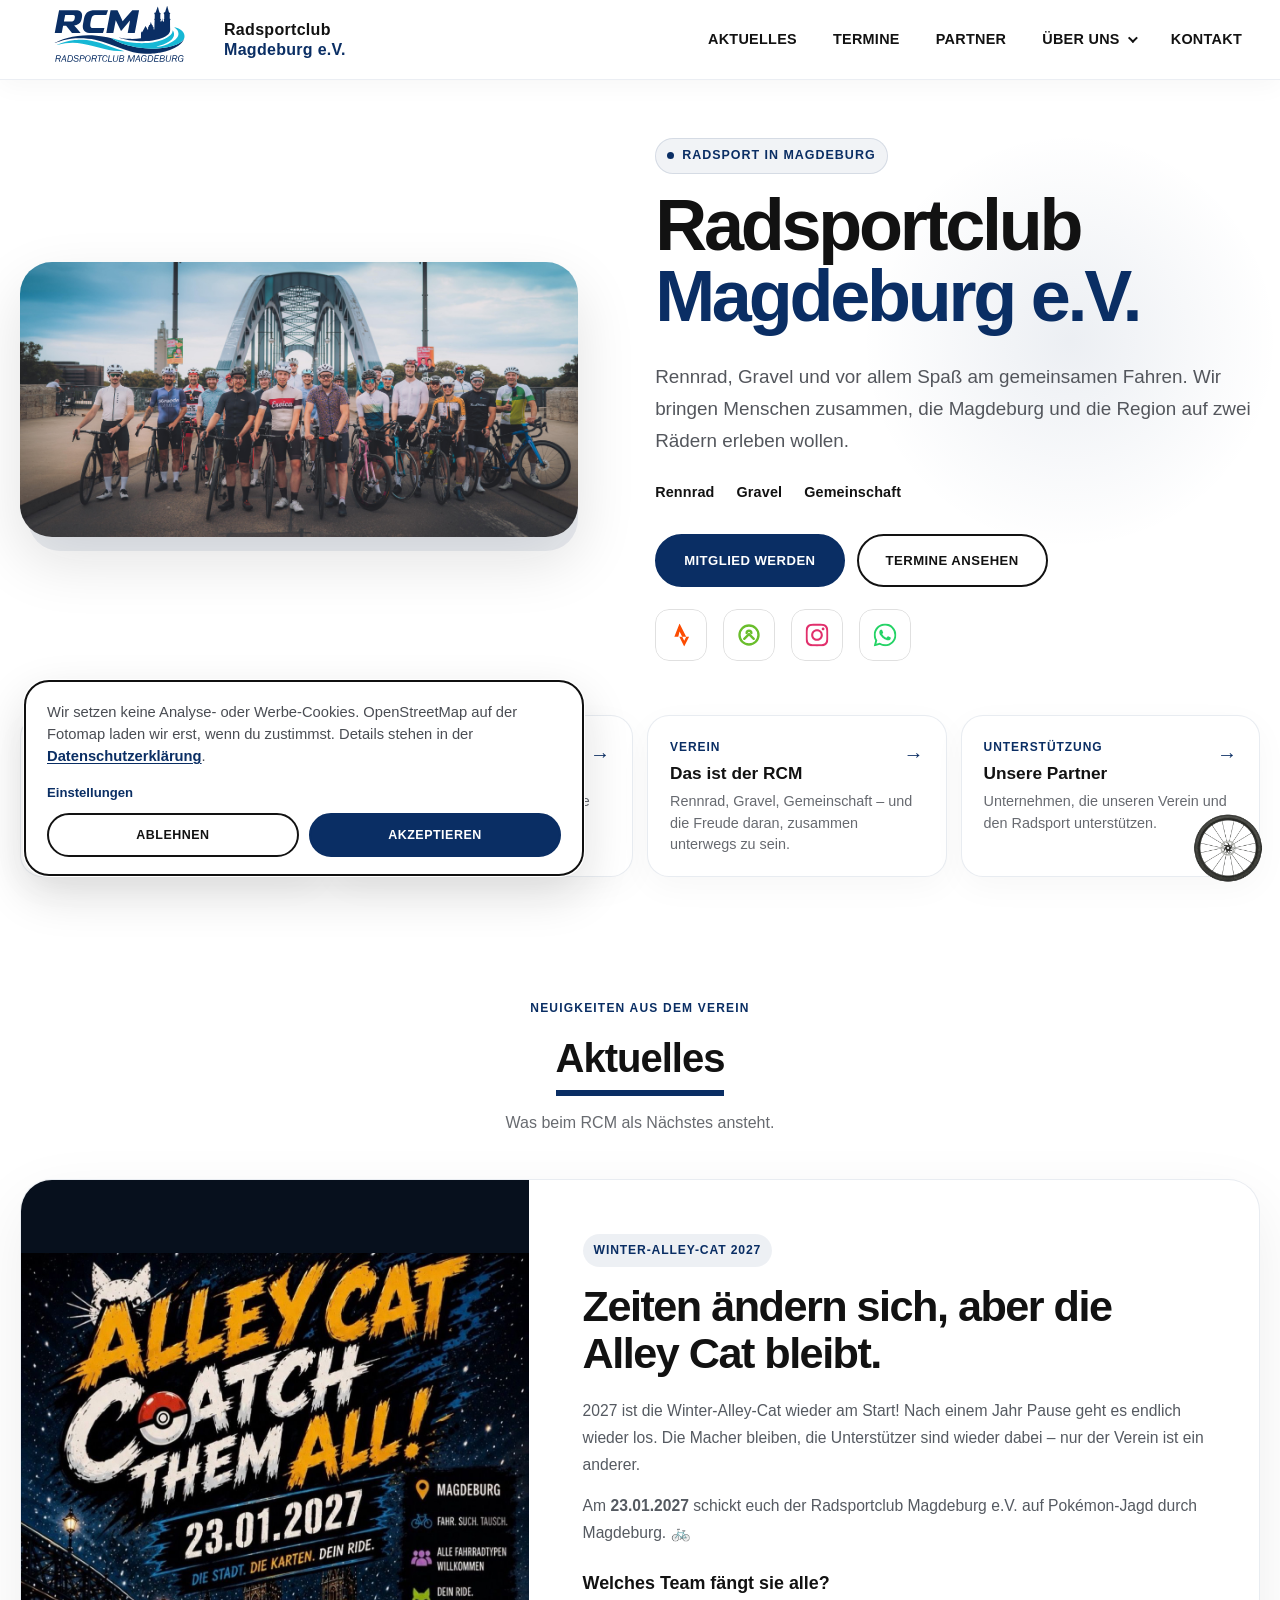
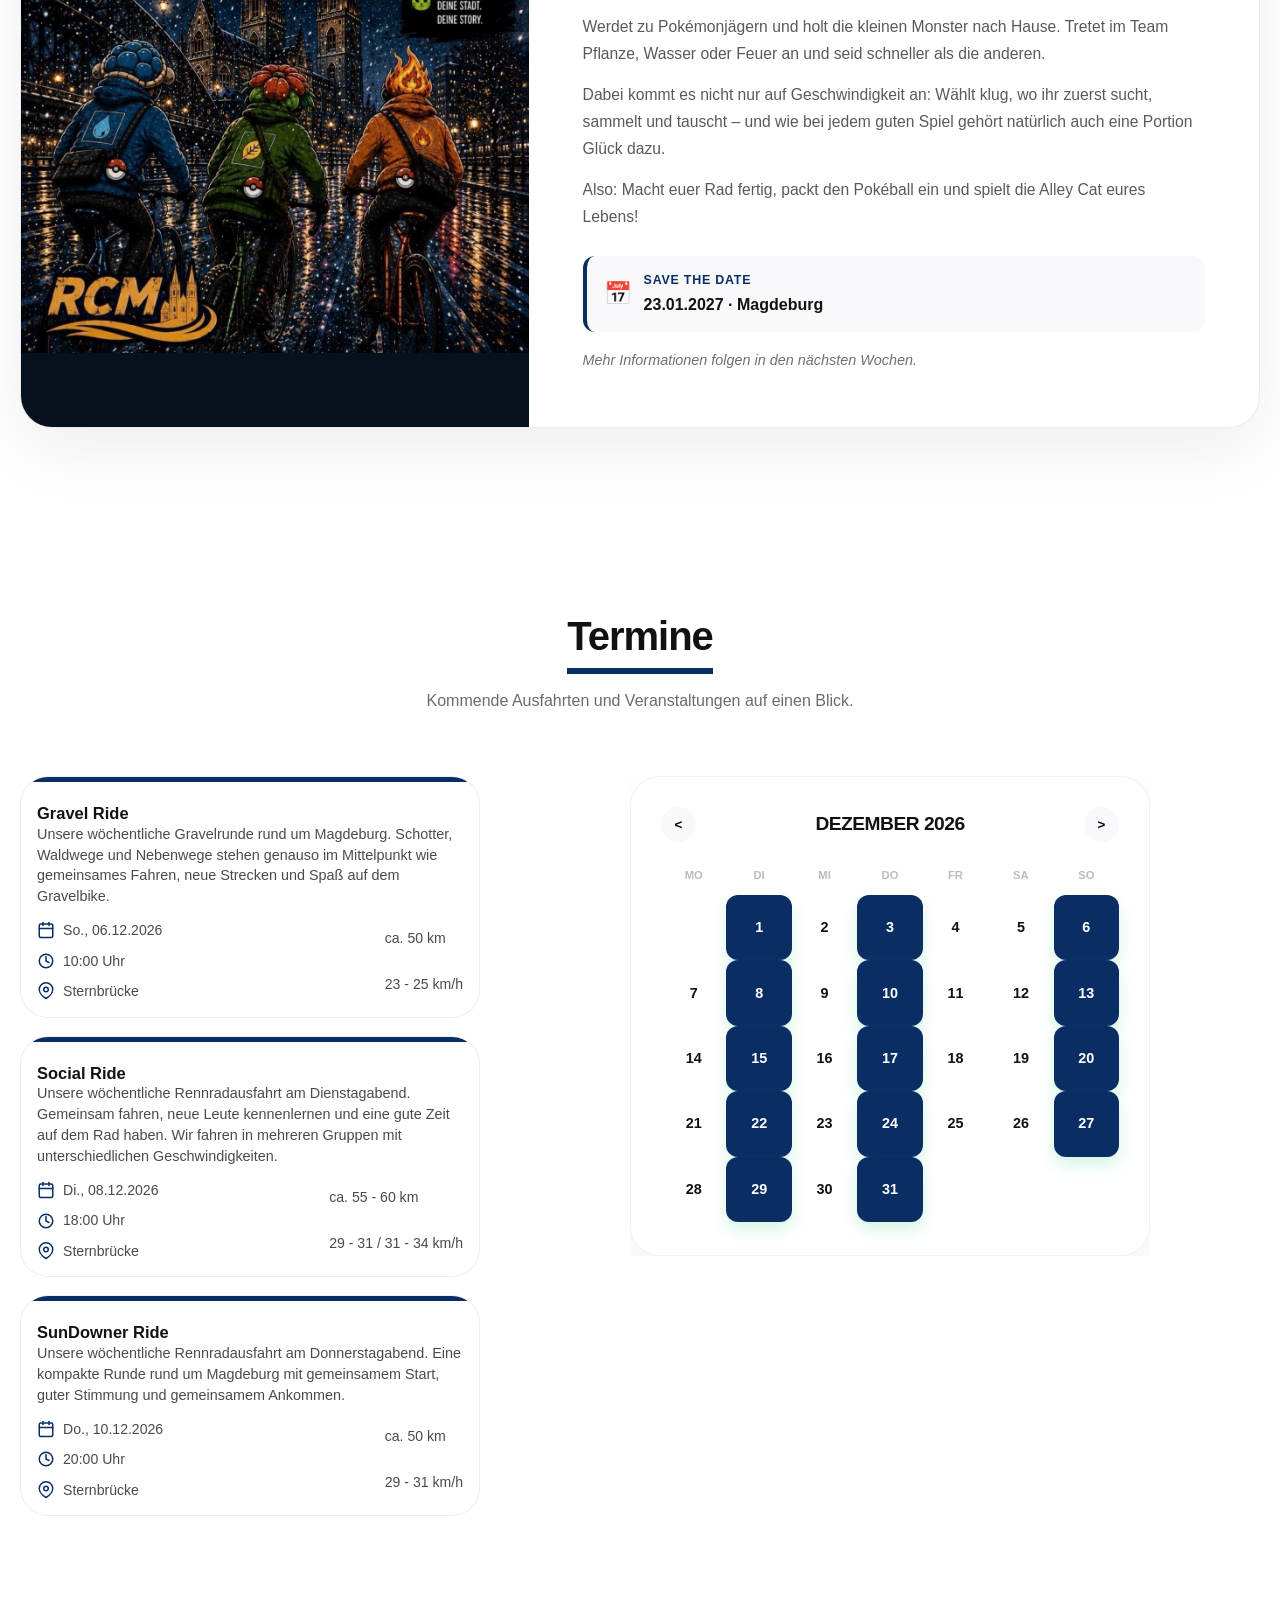
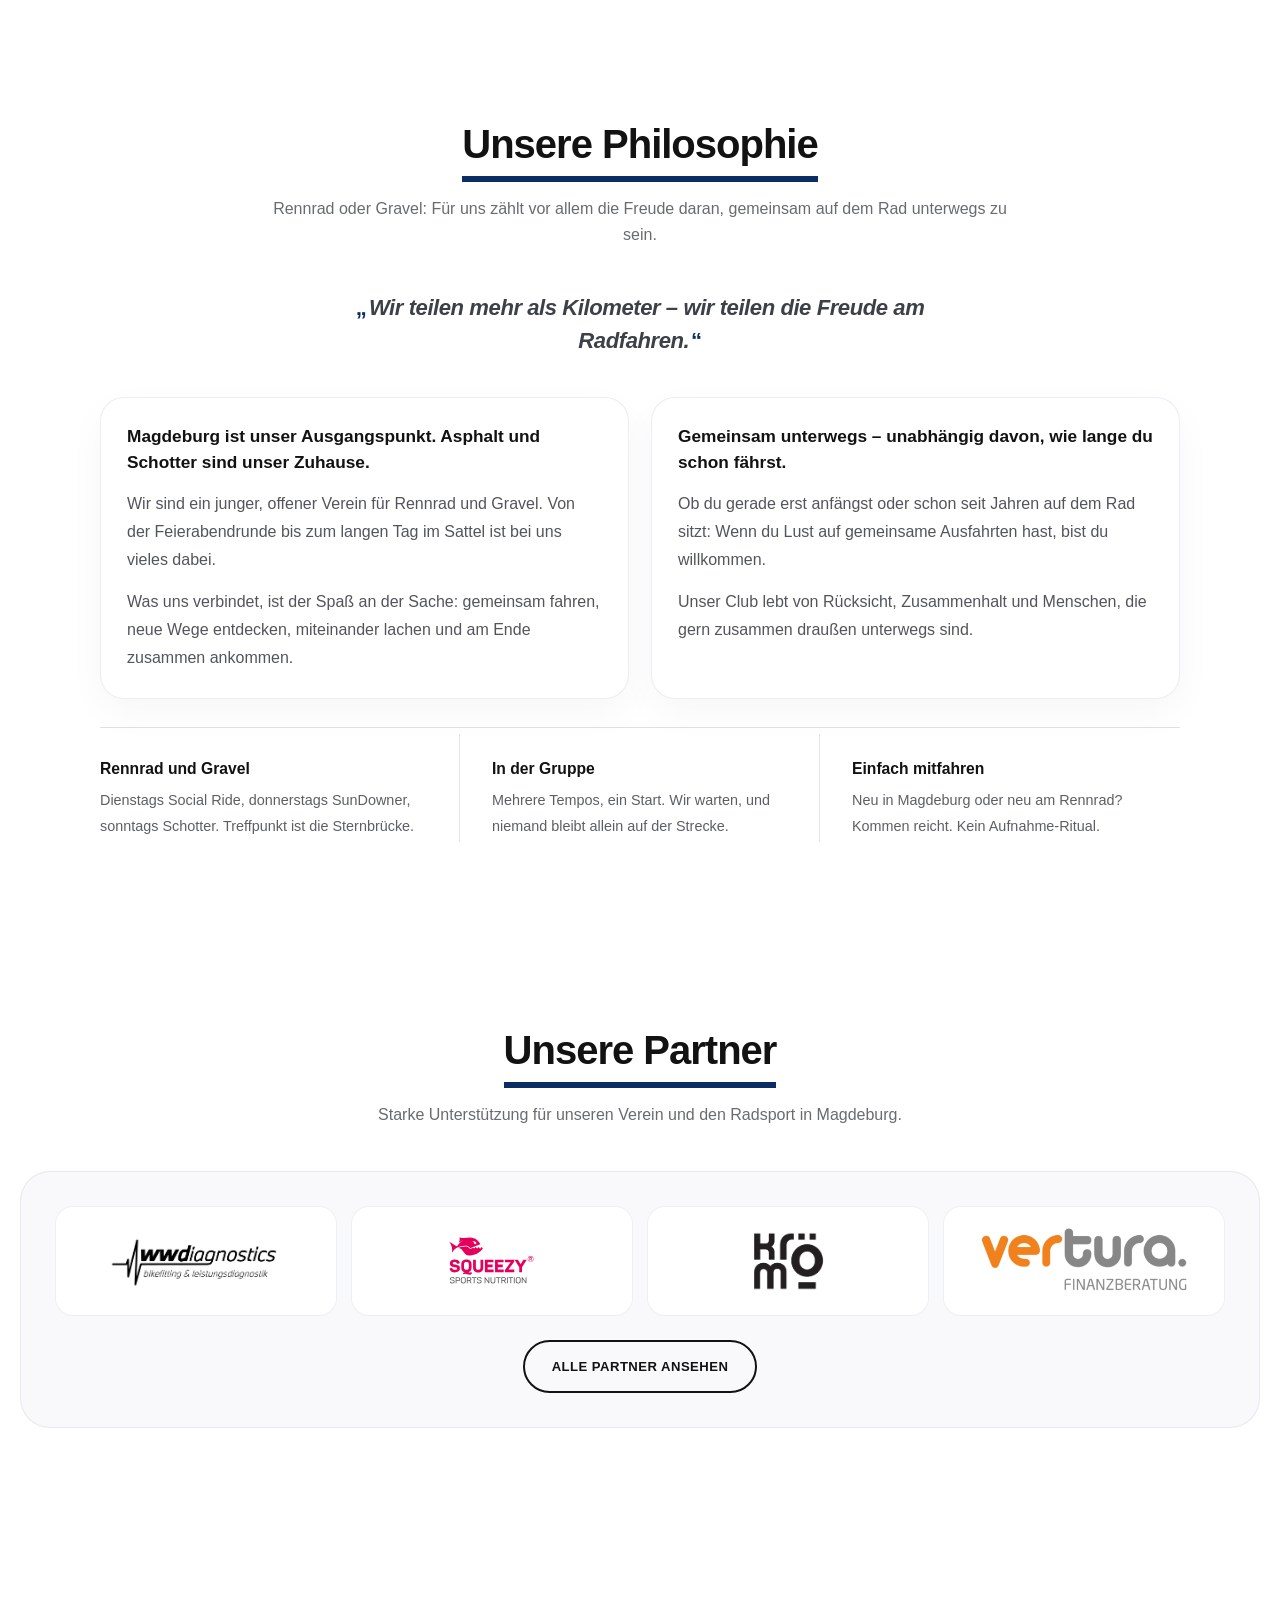
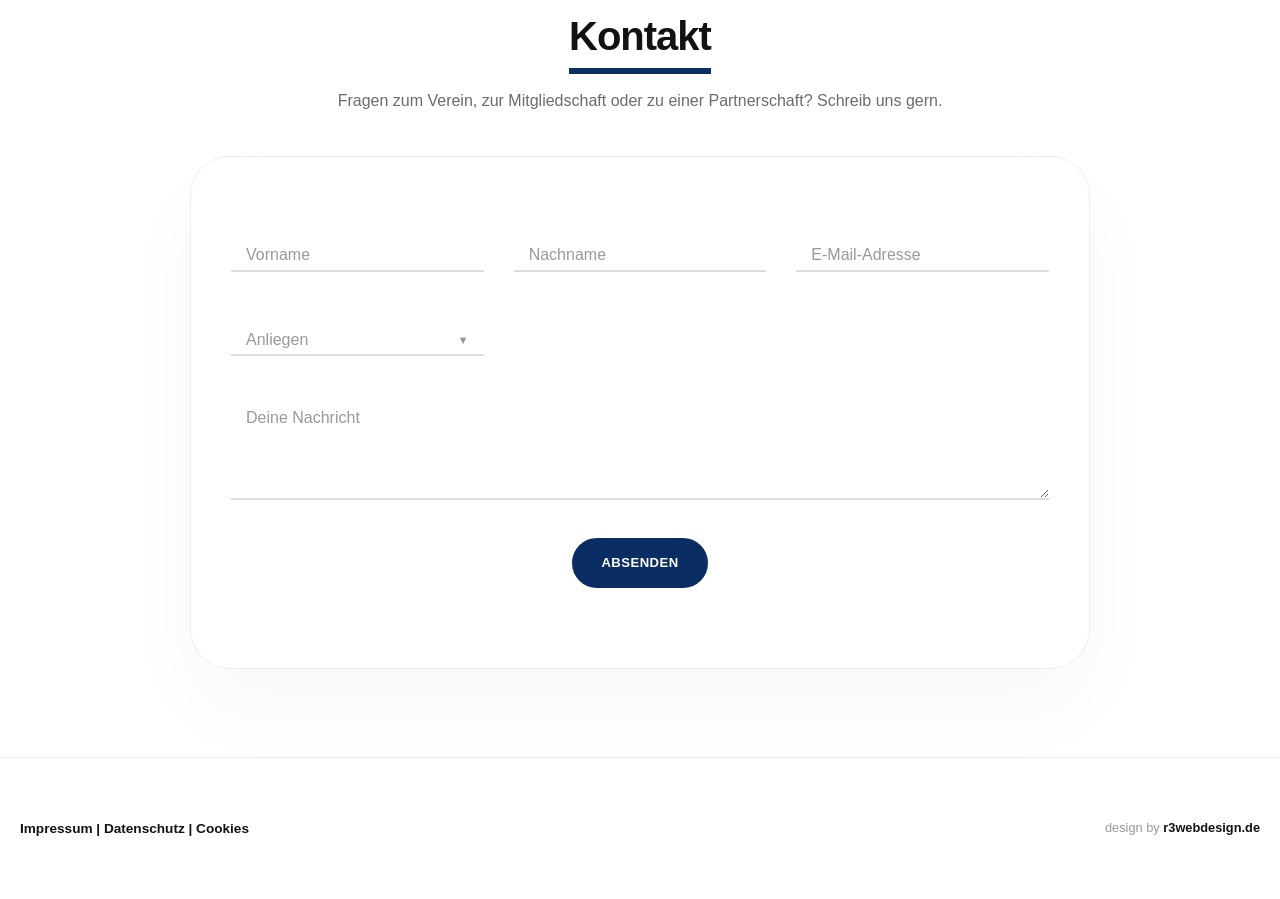
==== index.html @ eba68052 "Update index.html" ====
<!DOCTYPE html>
<html lang="de">
<head>
    <meta charset="UTF-8">
    <meta name="viewport" content="width=device-width, initial-scale=1.0, viewport-fit=cover">
    <meta name="description" content="Radsportclub Magdeburg e.V. – gemeinsame Ausfahrten, Termine, Community und Radsport in Magdeburg.">
    <title>Radsportclub Magdeburg e.V.</title>
    <link rel="stylesheet" href="style.css">

    <link rel="icon" type="image/x-icon" href="img/favicon/favicon.ico">
    <link rel="icon" type="image/png" sizes="32x32" href="img/favicon/favicon-32x32.png">
    <link rel="icon" type="image/png" sizes="16x16" href="img/favicon/favicon-16x16.png">
    <link rel="apple-touch-icon" sizes="180x180" href="img/favicon/apple-touch-icon.png">
    <link rel="manifest" href="img/favicon/site.webmanifest">
</head>
<body>
    <div id="scroll-wheel" aria-hidden="true">
        <img src="img/felge.png" alt="" id="rim-image">
    </div>

    <header class="main-header">
        <div class="header-container">
            <div class="logo">
                <a href="#top" aria-label="Zur Startseite">
                    <img src="img/logo.svg" alt="Radsportclub Magdeburg e.V." class="header-logo">
                    <span class="logo-text">
                        Radsportclub<br>
                        <span class="logo-kicker">Magdeburg e.V.</span>
                    </span>
                </a>
            </div>

            <button class="menu-trigger" id="menu-trigger" type="button" aria-label="Menü öffnen" aria-controls="main-nav" aria-expanded="false">
                <span></span>
                <span></span>
            </button>

            <nav class="main-nav" id="main-nav" aria-label="Hauptnavigation">
                <ul>
                    <li><a href="#aktuelles">Aktuelles</a></li>
                    <li><a href="#events">Termine</a></li>
                    <li><a href="Sponsoren/index.html">Partner</a></li>
                    <li class="has-submenu">
                        <a href="#about" class="nav-parent" aria-haspopup="true">
                            <span>Über uns</span>
                            <span class="nav-chevron" aria-hidden="true"></span>
                        </a>
                        <ul class="submenu">
                            <li><a href="#about">Unsere Philosophie</a></li>
                            <li><a href="ueber-uns/geschichte.html">Vereinsgeschichte</a></li>
                            <li><a href="ueber-uns/dokumente.html">Dokumente</a></li>
                        </ul>
                    </li>
                    <li><a href="#contact">Kontakt</a></li>
                </ul>
            </nav>
        </div>
    </header>

    <main id="top">
        <section class="hero reveal" aria-labelledby="hero-title">
            <div class="hero-layout">
                <div class="hero-image">
                    <img src="img/gruppe.jpg" alt="Gemeinsame Rennradausfahrt des Radsportclub Magdeburg">
                </div>

                <div class="hero-content">
                    <div class="hero-kicker">Radsport in Magdeburg</div>
                    <div class="reveal-container">
                        <h1 class="reveal-text" id="hero-title">
                            <span>Radsportclub</span>
                            <span class="logo-kicker">Magdeburg e.V.</span>
                        </h1>
                    </div>
                    <p class="hero-subline">
                        Rennrad, Gravel und vor allem Spaß am gemeinsamen Fahren. Wir bringen Menschen zusammen, die Magdeburg und die Region auf zwei Rädern erleben wollen.
                    </p>

                    <div class="hero-tags" aria-label="Schwerpunkte des Vereins">
                        <span class="hero-tag">Rennrad</span>
                        <span class="hero-tag">Gravel</span>
                        <span class="hero-tag">Gemeinschaft</span>
                    </div>

                    <div class="hero-actions">
                        <a href="/downloads/Mitgliedsantrag.pdf" class="btn btn-primary">Mitglied werden</a>
                        <a href="#events" class="btn btn-secondary">Termine ansehen</a>
                    </div>

                    <div class="social-bar" aria-label="Social Media">
                        <div class="social-bar-inner">
                            <a href="https://www.strava.com/clubs/radsportclub-magdeburg" target="_blank" rel="noopener noreferrer" class="social-square pill-strava" aria-label="Strava">
                                <svg class="social-icon" viewBox="0 0 24 24" fill="currentColor" aria-hidden="true"><path d="M15.387 17.944l-2.089-4.116h-3.065L15.387 24l5.15-10.172h-3.066m-7.008-5.599l2.836 5.598h4.172L10.463 0 5 13.828h4.172"/></svg>
                            </a>

                            <a href="https://www.komoot.com/user/4833589839346" target="_blank" rel="noopener noreferrer" class="social-square pill-komoot" aria-label="Komoot">
                                <svg class="social-icon" viewBox="0 0 24 24" fill="none" stroke="currentColor" stroke-width="2.5" stroke-linecap="round" stroke-linejoin="round" aria-hidden="true">
                                    <circle cx="12" cy="12" r="10"></circle>
                                    <path d="M7 16l5-5 5 5"></path>
                                    <path d="M9.5 10a2.5 2.5 0 0 1 5 0"></path>
                                </svg>
                            </a>

                            <a href="https://www.instagram.com/radsportclub_magdeburg/" target="_blank" rel="noopener noreferrer" class="social-square pill-instagram" aria-label="Instagram">
                                <svg class="social-icon" viewBox="0 0 24 24" fill="currentColor" aria-hidden="true"><path d="M12 2.163c3.204 0 3.584.012 4.85.07 3.252.148 4.771 1.691 4.919 4.919.058 1.265.069 1.645.069 4.849 0 3.205-.012 3.584-.069 4.849-.149 3.225-1.664 4.771-4.919 4.919-1.266.058-1.644.07-4.85.07-3.204 0-3.584-.012-4.849-.07-3.26-.149-4.771-1.699-4.919-4.92-.058-1.265-.07-1.644-.07-4.849 0-3.204.013-3.583.07-4.849.149-3.227 1.664-4.771 4.919-4.919 1.266-.057 1.645-.069 4.849-.069zm0-2.163c-3.259 0-3.667.014-4.947.072-4.358.2-6.78 2.618-6.98 6.98-.059 1.281-.073 1.689-.073 4.948 0 3.259.014 3.668.072 4.948.2 4.358 2.618 6.78 6.98 6.98 1.281.058 1.689.072 4.948.072 3.259 0 3.668-.014 4.948-.072 4.354-.2 6.782-2.618 6.979-6.98.059-1.28.073-1.689.073-4.948 0-3.259-.014-3.667-.072-4.947-.196-4.354-2.617-6.78-6.979-6.98-1.281-.059-1.69-.073-4.949-.073zm0 5.838c-3.403 0-6.162 2.759-6.162 6.162s2.759 6.163 6.162 6.163 6.162-2.759 6.162-6.163c0-3.403-2.759-6.162-6.162-6.162zm0 10.162c-2.209 0-4-1.79-4-4 0-2.209 1.791-4 4-4s4 1.791 4 4c0 2.21-1.791 4-4 4zm6.406-11.845c-.796 0-1.441.645-1.441 1.44s.645 1.44 1.441 1.44c.795 0 1.439-.645 1.439-1.44s-.644-1.44-1.439-1.44z"/></svg>
                            </a>

                            <a href="https://chat.whatsapp.com/KKH4iqzzU3Z0vJHzJVNEF6" target="_blank" rel="noopener noreferrer" class="social-square pill-whatsapp" aria-label="WhatsApp">
                                <svg class="social-icon" viewBox="0 0 24 24" fill="currentColor" aria-hidden="true"><path d="M17.472 14.382c-.297-.149-1.758-.867-2.03-.967-.273-.099-.471-.148-.67.15-.197.297-.767.966-.94 1.164-.173.199-.347.223-.644.075-.297-.15-1.255-.463-2.39-1.475-.883-.788-1.48-1.761-1.653-2.059-.173-.297-.018-.458.13-.606.134-.133.298-.347.446-.52.149-.174.198-.298.298-.497.099-.198.05-.371-.025-.52-.075-.149-.669-1.612-.916-2.207-.242-.579-.487-.5-.669-.51-.173-.008-.371-.01-.57-.01-.198 0-.52.074-.792.372-.272.297-1.04 1.016-1.04 2.479 0 1.462 1.065 2.875 1.213 3.074.149.198 2.096 3.2 5.077 4.487.709.306 1.262.489 1.694.625.712.227 1.36.195 1.871.118.571-.085 1.758-.719 2.006-1.413.248-.694.248-1.289.173-1.413-.074-.124-.272-.198-.57-.347m-5.421 7.403h-.004a9.87 9.87 0 01-5.031-1.378l-.361-.214-3.741.982.998-3.648-.235-.374a9.86 9.86 0 01-1.51-5.26c.001-5.45 4.436-9.884 9.888-9.884 2.64 0 5.122 1.03 6.988 2.898a9.825 9.825 0 012.893 6.994c-.003 5.45-4.437 9.884-9.885 9.884m8.413-18.297A11.815 11.815 0 0012.05 0C5.495 0 .16 5.335.157 11.892c0 2.096.547 4.142 1.588 5.945L.057 24l6.305-1.654a11.882 11.882 0 005.683 1.448h.005c6.554 0 11.89-5.335 11.893-11.893a11.821 11.821 0 00-3.48-8.413z"/></svg>
                            </a>
                        </div>
                    </div>
                </div>
            </div>
        </section>

        <nav class="home-quicklinks" aria-label="Direkteinstiege">
            <a class="home-quicklink" href="#aktuelles">
                <span class="home-quicklink-label">Aktuelles</span>
                <strong>Die Winter Alley Cat</strong>
                <p>Am 23.01.2027 schickt euch der Radsportclub Magdeburg e.V. auf Pokémon-Jagd durch Magdeburg.</p>
                <span class="home-quicklink-arrow" aria-hidden="true">→</span>
            </a>
            <a class="home-quicklink" href="#events">
                <span class="home-quicklink-label">Mitfahren</span>
                <strong>Termine & Ausfahrten</strong>
                <p>Die nächsten gemeinsamen Termine direkt im Überblick.</p>
                <span class="home-quicklink-arrow" aria-hidden="true">→</span>
            </a>
            <a class="home-quicklink" href="#about">
                <span class="home-quicklink-label">Verein</span>
                <strong>Das ist der RCM</strong>
                <p>Rennrad, Gravel, Gemeinschaft – und die Freude daran, zusammen unterwegs zu sein.</p>
                <span class="home-quicklink-arrow" aria-hidden="true">→</span>
            </a>
            <a class="home-quicklink" href="Sponsoren/index.html">
                <span class="home-quicklink-label">Unterstützung</span>
                <strong>Unsere Partner</strong>
                <p>Unternehmen, die unseren Verein und den Radsport unterstützen.</p>
                <span class="home-quicklink-arrow" aria-hidden="true">→</span>
            </a>
        </nav>

        <section id="aktuelles" class="section current-section reveal" aria-labelledby="aktuelles-title">
            <div class="section-heading">
                <span class="section-eyebrow">Neuigkeiten aus dem Verein</span>
                <h2 class="section-title" id="aktuelles-title">Aktuelles</h2>
                <p class="section-intro">Was beim RCM als Nächstes ansteht.</p>
            </div>

            <article class="current-feature">
                <div class="current-feature-image">
                    <img src="img/alleycat-2027.jpg" alt="Plakat zur Winter-Alley-Cat 2027 in Magdeburg" loading="lazy" decoding="async">
                </div>

                <div class="current-feature-content">
                    <span class="current-label">Winter-Alley-Cat 2027</span>
                    <h3>Zeiten ändern sich, aber die Alley Cat bleibt.</h3>

                    <p>2027 ist die Winter-Alley-Cat wieder am Start! Nach einem Jahr Pause geht es endlich wieder los. Die Macher bleiben, die Unterstützer sind wieder dabei – nur der Verein ist ein anderer.</p>

                    <p>Am <strong>23.01.2027</strong> schickt euch der Radsportclub Magdeburg e.V. auf Pokémon-Jagd durch Magdeburg. 🚲</p>

                    <p class="current-question">Welches Team fängt sie alle?</p>

                    <p>Werdet zu Pokémonjägern und holt die kleinen Monster nach Hause. Tretet im Team Pflanze, Wasser oder Feuer an und seid schneller als die anderen.</p>

                    <p>Dabei kommt es nicht nur auf Geschwindigkeit an: Wählt klug, wo ihr zuerst sucht, sammelt und tauscht – und wie bei jedem guten Spiel gehört natürlich auch eine Portion Glück dazu.</p>

                    <p>Also: Macht euer Rad fertig, packt den Pokéball ein und spielt die Alley Cat eures Lebens!</p>

                    <div class="current-date">
                        <span aria-hidden="true">📅</span>
                        <div>
                            <strong>Save the Date</strong>
                            <span>23.01.2027 · Magdeburg</span>
                        </div>
                    </div>

                    <p class="current-note">Mehr Informationen folgen in den nächsten Wochen.</p>
                </div>
            </article>

        </section>

        <section id="events" class="section reveal">
            <div class="section-heading">
                <h2 class="section-title">Termine</h2>
                <p class="section-intro">Kommende Ausfahrten und Veranstaltungen auf einen Blick.</p>
            </div>

            <div class="calendar-section">
                <aside class="upcoming-events" aria-label="Bevorstehende Termine">
                    <div id="upcomingList" class="upcoming-events-list"></div>
                </aside>

                <div class="calendar-container">
                    <div class="calendar-card" id="calendarCard">
                        <div class="card-face front">
                            <div class="cal-header">
                                <button id="prevBtn" type="button" aria-label="Vorheriger Monat">&lt;</button>
                                <h2 id="monthDisplay"></h2>
                                <button id="nextBtn" type="button" aria-label="Nächster Monat">&gt;</button>
                            </div>
                            <div class="weekdays-row" aria-hidden="true">
                                <div>Mo</div><div>Di</div><div>Mi</div><div>Do</div><div>Fr</div><div>Sa</div><div>So</div>
                            </div>
                            <div id="calendarGrid" class="days-grid"></div>
                        </div>

                        <div class="card-face back">
                            <div class="detail-top">
                                <h3 id="eventTitle"></h3>
                                <p class="detail-description" id="eventDesc"></p>
                            </div>
                            <div class="event-footer" id="eventFooter"></div>
                            <button class="modern-btn" type="button" onclick="flipBack()">Zurück</button>
                        </div>
                    </div>
                </div>
            </div>
        </section>

        <section id="about" class="section reveal">
            <div class="section-heading">
                <h2 class="section-title">Unsere Philosophie</h2>
                <p class="section-intro">Rennrad oder Gravel: Für uns zählt vor allem die Freude daran, gemeinsam auf dem Rad unterwegs zu sein.</p>
            </div>

            <div class="philosophy-content">
                <blockquote class="philosophy-quote">
                    <p>Wir teilen mehr als Kilometer – wir teilen die Freude am Radfahren.</p>
                </blockquote>

                <div class="philosophy-grid">
                    <div class="phil-text-block">
                        <p class="accent-p">Magdeburg ist unser Ausgangspunkt. Asphalt und Schotter sind unser Zuhause.</p>
                        <p>Wir sind ein junger, offener Verein für Rennrad und Gravel. Von der Feierabendrunde bis zum langen Tag im Sattel ist bei uns vieles dabei.</p>
                        <p>Was uns verbindet, ist der Spaß an der Sache: gemeinsam fahren, neue Wege entdecken, miteinander lachen und am Ende zusammen ankommen.</p>
                    </div>

                    <div class="phil-text-block">
                        <p class="accent-p">Gemeinsam unterwegs – unabhängig davon, wie lange du schon fährst.</p>
                        <p>Ob du gerade erst anfängst oder schon seit Jahren auf dem Rad sitzt: Wenn du Lust auf gemeinsame Ausfahrten hast, bist du willkommen.</p>
                        <p>Unser Club lebt von Rücksicht, Zusammenhalt und Menschen, die gern zusammen draußen unterwegs sind.</p>
                    </div>
                </div>

                <ul class="philosophy-facts">
                    <li>
                        <strong>Rennrad und Gravel</strong>
                        <span>Dienstags Social Ride, donnerstags SunDowner, sonntags Schotter. Treffpunkt ist die Sternbrücke.</span>
                    </li>
                    <li>
                        <strong>In der Gruppe</strong>
                        <span>Mehrere Tempos, ein Start. Wir warten, und niemand bleibt allein auf der Strecke.</span>
                    </li>
                    <li>
                        <strong>Einfach mitfahren</strong>
                        <span>Neu in Magdeburg oder neu am Rennrad? Kommen reicht. Kein Aufnahme-Ritual.</span>
                    </li>
                </ul>
            </div>
        </section>

        <section class="section reveal" aria-labelledby="partner-title">
            <div class="section-heading">
                <h2 class="section-title" id="partner-title">Unsere Partner</h2>
                <p class="section-intro">Starke Unterstützung für unseren Verein und den Radsport in Magdeburg.</p>
            </div>

            <div class="home-partners-panel">
                <div class="home-partner-logos">
                    <div class="home-partner-logo home-partner-logo--ww"><img src="img/ww.png" alt="wwdiagnostics" loading="lazy" decoding="async"></div>
                    <div class="home-partner-logo"><img src="img/SQ.svg" alt="Squeezy"></div>
                    <div class="home-partner-logo"><img src="img/KROM_logo.png" alt="KRÖM"></div>
                    <div class="home-partner-logo"><img src="img/vertura_finanzberatung.png" alt="vertura Finanzberatung"></div>
                </div>
                <div class="home-partners-actions">
                    <a href="Sponsoren/index.html" class="btn btn-secondary">Alle Partner ansehen</a>
                </div>
            </div>
        </section>

<section id="contact" class="section reveal contact-section">
            <div class="section-heading">
                <h2 class="section-title">Kontakt</h2>
                <p class="section-intro">Fragen zum Verein, zur Mitgliedschaft oder zu einer Partnerschaft? Schreib uns gern.</p>
            </div>

            <div class="form-container">
                <form action="https://api.web3forms.com/submit" method="POST" class="r3-form" id="registration-form">
                    <input type="hidden" name="access_key" value="558e8166-379c-4908-86fd-69e876566cf2">
                    <input type="hidden" name="from_name" value="Radsportclub Magdeburg Website">
                    <input type="hidden" name="subject" value="Neue Kontaktanfrage über radsportclub-magdeburg.de">
                    <input type="checkbox" name="botcheck" class="hidden" style="display:none">

                    <div class="form-grid">
                        <div class="input-group">
                            <input type="text" name="vorname" id="firstname" required placeholder=" ">
                            <label for="firstname">Vorname</label>
                        </div>

                        <div class="input-group">
                            <input type="text" name="nachname" id="lastname" required placeholder=" ">
                            <label for="lastname">Nachname</label>
                        </div>

                        <div class="input-group">
                            <input type="email" name="email" id="email" required placeholder=" ">
                            <label for="email">E-Mail-Adresse</label>
                        </div>

                        <div class="input-group">
                            <select name="anliegen" id="reason" required>
                                <option value="" disabled selected hidden></option>
                                <option value="Allgemeine Anfrage">Allgemeine Anfrage</option>
                                <option value="Fragen zur Mitgliedschaft">Fragen zur Mitgliedschaft</option>
                                <option value="Daten ändern">Daten ändern</option>
                                <option value="Sponsor werden">Sponsor werden</option>
                            </select>
                            <label for="reason">Anliegen</label>
                        </div>
                    </div>

                    <div class="input-group full-width">
                        <textarea name="nachricht" id="msg" placeholder=" " rows="4"></textarea>
                        <label for="msg">Deine Nachricht</label>
                    </div>

                    <div class="form-footer">
                        <button type="submit" class="btn btn-primary" id="submit-btn">Absenden</button>
                    </div>
                    <div id="result" style="margin-top: 20px; font-weight: bold; text-align: center;"></div>
                </form>
            </div>
        </section>
    </main>

    <footer class="main-footer">
        <div class="footer-wrap">
            <div class="footer-links">
                <a href="Impressum/">Impressum</a>
                <span class="pipe">|</span>
                <a href="Datenschutz/">Datenschutz</a>
            </div>
            <div class="footer-credit">
                design by <a href="https://r3webdesign.de" target="_blank" rel="noopener noreferrer">r3webdesign.de</a>
            </div>
        </div>
    </footer>


    <script>
        document.addEventListener("DOMContentLoaded", function () {
            const gallery = document.getElementById("elmlingeGallery");
            if (!gallery) return;

            const images = gallery.querySelectorAll(".elm-gallery-image");
            const prev = document.getElementById("elmPrev");
            const next = document.getElementById("elmNext");
            const counter = document.getElementById("elmCounter");
            let current = 0;

            function show(index) {
                current = (index + images.length) % images.length;

                images.forEach(function (img, i) {
                    img.style.display = (i === current) ? "block" : "none";
                });

                counter.textContent = (current + 1) + " / " + images.length;
            }

            prev.addEventListener("click", function (event) {
                event.preventDefault();
                event.stopPropagation();
                show(current - 1);
            });

            next.addEventListener("click", function (event) {
                event.preventDefault();
                event.stopPropagation();
                show(current + 1);
            });

            show(0);
        });
    </script>

    <script src="consent.js"></script>
    <script src="script.js"></script>
</body>
</html>
---- style.css ----
:root {
    /* FARBSCHEMA VARIABLEN */
    --brand: #0a2e64;
    /* Dunkles Blau als Vereinsfarbe */
    --black: #121212;
    --white: #ffffff;
    --gray-bg: #f9f9fb;
    --header-h: 80px;
    --header-offset: calc(var(--header-h) + env(safe-area-inset-top, 0px));
    /* SPONSOREN BANNER */
    --sponsor-gap: 80px;
    --sponsor-width: 200px;
    --sponsor-speed: 20s;
}

* {
    margin: 0;
    padding: 0;
    box-sizing: border-box;
}

html {
    scroll-behavior: smooth;
}

body {
    font-family: "Inter", sans-serif;
    color: var(--black);
    background: var(--white);
    text-align: center;
    line-height: 1.6;
    padding-top: var(--header-offset);
    overflow-x: clip;
    overflow-wrap: break-word;
    /* Verhindert, dass Inhalt unter den Header rutscht */
}

/* REVEAL ON SCROLL */

.reveal {
    opacity: 0;
    transform: translateY(40px);
    transition: 1.2s cubic-bezier(0.165, 0.84, 0.44, 1);
}

.reveal.active {
    opacity: 1;
    transform: translateY(0);
}

/* --- HEADER & NAVIGATION --- */

.main-header {
    position: fixed;
    top: 0;
    left: 0;
    width: 100%;
    height: var(--header-offset);
    z-index: 5000;
    display: flex;
    align-items: center;
    padding-top: env(safe-area-inset-top, 0px);
    background: rgba(255, 255, 255, 0.92);
    backdrop-filter: blur(18px);
    -webkit-backdrop-filter: blur(18px);
    border-bottom: 1px solid rgba(10, 46, 100, 0.08);
    box-shadow: 0 6px 24px rgba(18, 18, 18, 0.035);
}

.header-container {
    width: 100%;
    max-width: 1300px;
    margin: 0 auto;
    padding: 0 24px;
    display: flex;
    justify-content: space-between;
    align-items: center;
    gap: 28px;
}

.logo a {
    display: flex;
    align-items: center;
    gap: 10px;
    color: inherit;
    text-decoration: none;
}

.header-logo {
    width: 190px;
    height: auto;
    transition: transform 0.3s ease;
}

.logo a:hover .header-logo {
    transform: scale(1.025);
}

.logo-text {
    font-size: 1rem;
    font-weight: 750;
    line-height: 1.2;
    color: var(--black);
    text-align: left;
    letter-spacing: 0.3px;
}

.logo-kicker {
    color: var(--brand);
}

.has-submenu {
    position: relative;
}

.submenu {
    list-style: none;
    margin: 0;
    padding: 0;
}

.nav-parent {
    display: inline-flex !important;
    align-items: center;
    gap: 8px;
}

.nav-chevron {
    width: 7px;
    height: 7px;
    border-right: 2px solid currentColor;
    border-bottom: 2px solid currentColor;
    transform: rotate(45deg) translateY(-2px);
    transform-origin: center;
    transition: transform 0.25s ease;
}

@media (min-width: 1024px) {
    .menu-trigger {
        display: none;
    }

    .main-nav {
        position: static;
        width: auto;
        height: auto;
        padding: 0;
        background: none;
        box-shadow: none;
        z-index: 4000;
    }

    .main-nav > ul {
        display: flex;
        align-items: center;
        gap: 8px;
        list-style: none;
    }

    .main-nav > ul > li > a {
        position: relative;
        display: inline-flex;
        align-items: center;
        min-height: 44px;
        padding: 10px 14px;
        border-radius: 12px;
        color: var(--black);
        text-decoration: none;
        font-size: 0.9rem;
        font-weight: 800;
        text-transform: uppercase;
        letter-spacing: 0.02em;
        transition: color 0.2s ease, background 0.2s ease;
    }

    .main-nav > ul > li > a::after {
        content: "";
        position: absolute;
        left: 14px;
        right: 14px;
        bottom: 5px;
        height: 2px;
        border-radius: 2px;
        background: var(--brand);
        transform: scaleX(0);
        transform-origin: center;
        transition: transform 0.22s ease;
    }

    .main-nav > ul > li > a:hover,
    .main-nav > ul > li > a:focus-visible,
    .has-submenu:hover > .nav-parent,
    .has-submenu:focus-within > .nav-parent {
        color: var(--brand);
        background: rgba(10, 46, 100, 0.055);
    }

    .main-nav > ul > li > a:hover::after,
    .main-nav > ul > li > a:focus-visible::after,
    .has-submenu:hover > .nav-parent::after,
    .has-submenu:focus-within > .nav-parent::after {
        transform: scaleX(1);
    }

    .has-submenu:hover .nav-chevron,
    .has-submenu:focus-within .nav-chevron {
        transform: rotate(225deg) translate(-1px, -1px);
    }

    /* Unsichtbare Hover-Brücke zwischen Menüpunkt und Dropdown. */
    .has-submenu::after {
        content: "";
        position: absolute;
        top: 100%;
        left: 0;
        width: 100%;
        height: 14px;
    }

    .submenu {
        position: absolute;
        top: calc(100% + 12px);
        left: 50%;
        min-width: 235px;
        padding: 10px !important;
        border: 1px solid rgba(10, 46, 100, 0.09);
        border-radius: 18px;
        background: rgba(255, 255, 255, 0.98);
        box-shadow: 0 20px 55px rgba(18, 18, 18, 0.13);
        opacity: 0;
        visibility: hidden;
        pointer-events: none;
        transform: translateX(-50%) translateY(8px) scale(0.98);
        transform-origin: top center;
        transition: opacity 0.2s ease, transform 0.2s ease, visibility 0.2s ease;
        z-index: 4500;
    }

    .submenu::before {
        content: "";
        position: absolute;
        top: -6px;
        left: 50%;
        width: 12px;
        height: 12px;
        background: var(--white);
        border-left: 1px solid rgba(10, 46, 100, 0.09);
        border-top: 1px solid rgba(10, 46, 100, 0.09);
        transform: translateX(-50%) rotate(45deg);
    }

    .has-submenu:hover .submenu,
    .has-submenu:focus-within .submenu {
        opacity: 1;
        visibility: visible;
        pointer-events: auto;
        transform: translateX(-50%) translateY(0) scale(1);
    }

    .submenu li {
        display: block !important;
        width: 100% !important;
        margin: 0 !important;
        text-align: left !important;
    }

    .submenu li a {
        position: relative;
        z-index: 1;
        display: block !important;
        width: 100% !important;
        padding: 11px 14px !important;
        border-radius: 11px;
        color: var(--black) !important;
        text-decoration: none;
        font-size: 0.88rem !important;
        font-weight: 700 !important;
        text-transform: none !important;
        white-space: nowrap;
        transition: color 0.2s ease, background 0.2s ease, transform 0.2s ease;
    }

    .submenu li a:hover,
    .submenu li a:focus-visible {
        color: var(--brand) !important;
        background: var(--gray-bg);
        transform: translateX(3px);
    }
}

@media (max-width: 1023px) {
    .header-container {
        padding: 0 18px;
    }

    .header-logo {
        width: min(185px, 48vw);
    }

    .logo-text {
        display: none;
    }

    .menu-trigger {
        display: flex;
        flex-direction: column;
        justify-content: center;
        gap: 6px;
        width: 44px;
        height: 44px;
        padding: 10px;
        border: 1px solid rgba(10, 46, 100, 0.1);
        border-radius: 12px;
        background: var(--white);
        cursor: pointer;
        z-index: 5500;
    }

    .menu-trigger span {
        width: 22px;
        height: 2px;
        margin: 0 auto;
        border-radius: 2px;
        background: var(--black);
        transition: transform 0.3s ease, opacity 0.3s ease;
    }

    .menu-trigger.active span:nth-child(1) {
        transform: translateY(4px) rotate(45deg);
    }

    .menu-trigger.active span:nth-child(2) {
        transform: translateY(-4px) rotate(-45deg);
    }

    .main-nav {
        position: fixed;
        top: var(--header-offset);
        left: 0;
        width: 100%;
        height: calc(100dvh - var(--header-offset));
        padding: 28px 20px 40px;
        background: rgba(255, 255, 255, 0.985);
        z-index: 4000;
        overflow-y: auto;
        transform: translateY(-120%);
        transition: transform 0.42s cubic-bezier(0.165, 0.84, 0.44, 1);
    }

    .main-nav.active {
        transform: translateY(0);
    }

    .main-nav > ul {
        width: min(100%, 520px);
        margin: 0 auto;
        display: flex;
        flex-direction: column;
        align-items: stretch;
        gap: 8px;
        list-style: none;
    }

    .main-nav > ul > li > a {
        display: flex;
        justify-content: space-between;
        align-items: center;
        min-height: 52px;
        padding: 12px 16px;
        border-radius: 14px;
        color: var(--black);
        text-decoration: none;
        font-size: 1.05rem;
        font-weight: 800;
        text-transform: uppercase;
    }

    .nav-chevron {
        margin-right: 4px;
    }

    .submenu {
        display: grid;
        gap: 4px;
        width: calc(100% - 24px);
        margin: 2px 0 8px 24px;
        padding: 7px 0 7px 15px !important;
        border-left: 2px solid rgba(10, 46, 100, 0.16);
    }

    .submenu li a {
        display: block;
        padding: 10px 12px !important;
        border-radius: 10px;
        color: var(--brand) !important;
        text-decoration: none;
        font-size: 0.98rem !important;
        font-weight: 700 !important;
        text-align: left;
    }

    .submenu li a:hover,
    .submenu li a:focus-visible {
        background: var(--gray-bg);
    }
}

/* --- SEKTIONEN ALLGEMEIN --- */

.section {
    padding: 88px 20px;
    max-width: 1300px;
    margin: 0 auto;
    scroll-margin-top: var(--header-offset);
}

.section-title {
    font-size: clamp(1.8rem, 5vw, 2.5rem);
    font-weight: 900;
    margin-bottom: 50px;
    display: inline-block;
    border-bottom: 6px solid var(--brand);
    letter-spacing: -1px;
}

/* --- HERO SEKTION --- */

.hero {
    position: relative;
    max-width: 1300px;
    margin: 0 auto;
    padding: 44px 20px 52px;
    overflow-x: clip;
}

.hero::before {
    content: "";
    position: absolute;
    top: 8%;
    right: 0;
    width: min(420px, 70vw);
    height: min(420px, 70vw);
    border-radius: 50%;
    background: radial-gradient(circle, rgba(10, 46, 100, 0.08) 0%, rgba(10, 46, 100, 0) 70%);
    pointer-events: none;
}

.hero-layout {
    position: relative;
    display: grid;
    grid-template-columns: 1fr;
    gap: 38px;
    align-items: center;
}

.hero-image {
    position: relative;
    min-width: 0;
}

.hero-image::after {
    content: "";
    position: absolute;
    inset: 14px 0 -14px 8px;
    z-index: -1;
    border-radius: 32px;
    background: var(--brand);
    opacity: 0.08;
}

.hero-image img {
    display: block;
    width: 100%;
    height: auto;
    object-fit: contain;
    border-radius: 32px;
    box-shadow: 0 24px 60px rgba(18, 18, 18, 0.12);
}

.hero-content {
    min-width: 0;
    text-align: left;
}

.hero-kicker {
    display: inline-flex;
    align-items: center;
    gap: 8px;
    margin-bottom: 16px;
    padding: 7px 11px;
    border: 1px solid rgba(10, 46, 100, 0.12);
    border-radius: 999px;
    background: rgba(10, 46, 100, 0.055);
    color: var(--brand);
    font-size: 0.78rem;
    font-weight: 850;
    text-transform: uppercase;
    letter-spacing: 0.08em;
}

.hero-kicker::before {
    content: "";
    width: 7px;
    height: 7px;
    border-radius: 50%;
    background: var(--brand);
}

.reveal-container {
    overflow: hidden;
    padding-bottom: 8px;
}

.reveal-text {
    max-width: 720px;
    font-size: clamp(2.1rem, 9vw, 4.5rem);
    font-weight: 900;
    line-height: 0.98;
    letter-spacing: -0.045em;
    overflow-wrap: anywhere;
}

.reveal-text span {
    display: block;
    transform: translateY(110%);
    opacity: 0;
    animation: slideUp 0.9s forwards;
}

.reveal-text span:nth-child(2) {
    animation-delay: 0.08s;
}

@keyframes slideUp {
    to {
        transform: translateY(0);
        opacity: 1;
    }
}

.hero-subline {
    max-width: 620px;
    margin-top: 22px;
    color: #53565c;
    font-size: clamp(1.02rem, 2.2vw, 1.18rem);
    line-height: 1.7;
}

.hero-tags {
    display: flex;
    flex-wrap: wrap;
    align-items: center;
    gap: 10px 22px;
    margin-top: 24px;
}

.hero-tag {
    color: var(--black);
    font-size: 0.9rem;
    font-weight: 800;
    letter-spacing: 0.01em;
}

.hero-actions {
    display: flex;
    gap: 12px;
    justify-content: flex-start;
    margin-top: 30px;
    flex-wrap: wrap;
}

.btn {
    display: inline-flex;
    align-items: center;
    justify-content: center;
    min-height: 50px;
    padding: 14px 27px;
    border: 2px solid var(--black);
    border-radius: 999px;
    text-decoration: none;
    font-size: 0.82rem;
    font-weight: 850;
    text-transform: uppercase;
    letter-spacing: 0.035em;
    cursor: pointer;
    transition: transform 0.25s ease, box-shadow 0.25s ease, background 0.25s ease, color 0.25s ease;
}

.btn-primary {
    border-color: var(--brand);
    background: var(--brand);
    color: var(--white);
}

.btn-secondary {
    background: transparent;
    color: var(--black);
}

.btn:hover,
.btn:focus-visible {
    transform: translateY(-2px);
    box-shadow: 0 10px 24px rgba(18, 18, 18, 0.1);
}

.btn-secondary:hover,
.btn-secondary:focus-visible {
    border-color: var(--brand);
    color: var(--brand);
}

.hero .social-bar {
    justify-content: flex-start;
    padding: 22px 0 0;
}

.hero .social-square {
    width: 52px;
    height: 52px;
    border-radius: 14px;
}

.hero .social-square .social-icon {
    width: 24px;
    height: 24px;
}

/* Schnelle Einstiege unter dem Hero */
.home-quicklinks {
    max-width: 1300px;
    margin: 0 auto;
    padding: 0 20px 34px;
    display: grid;
    grid-template-columns: 1fr;
    gap: 14px;
}

.home-quicklink {
    position: relative;
    display: block;
    min-width: 0;
    padding: 22px 22px 20px;
    border: 1px solid rgba(10, 46, 100, 0.09);
    border-radius: 22px;
    background: var(--white);
    color: inherit;
    text-decoration: none;
    text-align: left;
    box-shadow: 0 10px 34px rgba(18, 18, 18, 0.035);
    transition: transform 0.25s ease, border-color 0.25s ease, box-shadow 0.25s ease;
}

.home-quicklink:hover,
.home-quicklink:focus-visible {
    transform: translateY(-4px);
    border-color: rgba(10, 46, 100, 0.28);
    box-shadow: 0 18px 42px rgba(18, 18, 18, 0.075);
}

.home-quicklink-label {
    display: block;
    margin-bottom: 5px;
    color: var(--brand);
    font-size: 0.75rem;
    font-weight: 850;
    text-transform: uppercase;
    letter-spacing: 0.08em;
}

.home-quicklink strong {
    display: block;
    padding-right: 28px;
    font-size: 1.08rem;
    line-height: 1.25;
}

.home-quicklink p {
    margin-top: 7px;
    color: #676a70;
    font-size: 0.9rem;
    line-height: 1.5;
}

.home-quicklink-arrow {
    position: absolute;
    top: 22px;
    right: 22px;
    color: var(--brand);
    font-size: 1.25rem;
    transition: transform 0.2s ease;
}

.home-quicklink:hover .home-quicklink-arrow,
.home-quicklink:focus-visible .home-quicklink-arrow {
    transform: translateX(4px);
}

@media (min-width: 700px) {
    .home-quicklinks {
        grid-template-columns: repeat(2, 1fr);
    }
}

@media (min-width: 1100px) {
    .home-quicklinks {
        grid-template-columns: repeat(4, 1fr);
    }
}

@media (min-width: 1024px) {
    .hero {
        padding-top: 58px;
        padding-bottom: 54px;
    }

    .hero-layout {
        grid-template-columns: minmax(0, 0.96fr) minmax(0, 1.04fr);
        gap: clamp(48px, 6vw, 86px);
    }

    .hero-image {
        order: 1;
    }

    .hero-content {
        order: 2;
    }
}

@media (max-width: 699px) {
    .hero {
        padding-top: 20px;
        padding-bottom: 28px;
    }

    .hero::before {
        display: none;
    }

    .hero-content {
        text-align: center;
    }

    .hero-kicker {
        justify-content: center;
    }

    .hero-subline {
        margin-left: auto;
        margin-right: auto;
    }

    .hero-tags,
    .hero-actions,
    .hero .social-bar {
        justify-content: center;
    }

    .hero-actions .btn {
        width: 100%;
        max-width: 280px;
    }

    .hero .social-bar {
        padding-right: 72px;
        padding-bottom: 8px;
    }
}

/* --- PHILOSOPHIE / ÜBER UNS --- */

.philosophy-content {
    max-width: 1080px;
    margin: 0 auto;
}

.philosophy-lead {
    max-width: 850px;
    margin: 0 auto 42px;
    font-size: clamp(1.55rem, 4vw, 2.45rem);
    font-weight: 900;
    line-height: 1.18;
    letter-spacing: -0.025em;
}

.philosophy-quote {
    max-width: 620px;
    margin: 0 auto 40px;
    border: 0;
    padding: 0;
}

.philosophy-quote p {
    position: relative;
    margin: 0;
    color: #3d4046;
    font-size: clamp(1.12rem, 2.2vw, 1.38rem);
    font-weight: 600;
    font-style: italic;
    line-height: 1.5;
    letter-spacing: -0.02em;
}

.philosophy-quote p::before,
.philosophy-quote p::after {
    font-style: normal;
    font-weight: 700;
    color: var(--brand);
}

.philosophy-quote p::before {
    content: "„";
    margin-right: 0.12em;
}

.philosophy-quote p::after {
    content: "“";
    margin-left: 0.08em;
}

.philosophy-grid {
    display: grid;
    grid-template-columns: 1fr;
    gap: 18px;
    text-align: left;
}

.phil-text-block {
    padding: 26px;
    border: 1px solid rgba(10, 46, 100, 0.08);
    border-radius: 24px;
    background: var(--white);
    box-shadow: 0 14px 38px rgba(18, 18, 18, 0.035);
}

.phil-text-block p {
    color: #52555b;
    font-size: 1rem;
    line-height: 1.75;
}

.phil-text-block p + p {
    margin-top: 14px;
}

.accent-p {
    color: var(--black) !important;
    font-size: 1.08rem !important;
    font-weight: 800;
    line-height: 1.5 !important;
}

.philosophy-values {
    display: grid;
    grid-template-columns: 1fr;
    gap: 12px;
    margin-top: 18px;
}

.philosophy-value {
    padding: 18px 20px;
    border-radius: 18px;
    background: var(--gray-bg);
    text-align: left;
}

.philosophy-value strong {
    display: block;
    margin-bottom: 4px;
    color: var(--brand);
    font-size: 0.88rem;
    text-transform: uppercase;
    letter-spacing: 0.055em;
}

.philosophy-value span {
    color: #5e6167;
    font-size: 0.9rem;
    line-height: 1.5;
}

.philosophy-facts {
    display: grid;
    grid-template-columns: 1fr;
    gap: 0;
    margin: 28px 0 0;
    padding: 8px 0 0;
    list-style: none;
    border-top: 1px solid rgba(10, 46, 100, 0.14);
    text-align: left;
}

.philosophy-facts li {
    padding: 18px 0;
    border-bottom: 1px solid rgba(10, 46, 100, 0.1);
}

.philosophy-facts li:last-child {
    border-bottom: none;
    padding-bottom: 0;
}

.philosophy-facts strong {
    display: block;
    margin-bottom: 6px;
    color: var(--black);
    font-size: 0.98rem;
    font-weight: 800;
}

.philosophy-facts span {
    color: #5c5f65;
    font-size: 0.9rem;
    line-height: 1.55;
}

.highlight-box {
    margin-top: 20px;
    padding: 30px;
    border-left: 5px solid var(--brand);
    border-radius: 20px;
    background: var(--gray-bg);
}

@media (min-width: 820px) {
    .philosophy-grid {
        grid-template-columns: 1fr 1fr;
        gap: 22px;
    }

    .philosophy-values {
        grid-template-columns: repeat(3, 1fr);
    }

    .philosophy-facts {
        grid-template-columns: repeat(3, 1fr);
        gap: 0;
        padding-top: 6px;
        border-top: 1px solid rgba(10, 46, 100, 0.14);
    }

    .philosophy-facts li {
        padding: 22px 32px 4px;
        border-bottom: none;
        border-right: 1px solid rgba(10, 46, 100, 0.12);
    }

    .philosophy-facts li:first-child {
        padding-left: 0;
    }

    .philosophy-facts li:last-child {
        padding-right: 0;
        border-right: none;
    }
}

/* --- EVENT CARDS --- */

.events-grid {
    display: grid;
    grid-template-columns: repeat(auto-fit, minmax(min(100%, 280px), 1fr));
    gap: 30px;
}

.event-card {
    perspective: 1500px;
    height: 300px;
    cursor: pointer;
}

.card-inner {
    position: relative;
    width: 100%;
    height: 100%;
    transition: transform 0.8s;
    transform-style: preserve-3d;
}

.event-card.is-flipped .card-inner {
    transform: rotateY(180deg);
}

.card-front, .card-back {
    position: absolute;
    width: 100%;
    height: 100%;
    backface-visibility: hidden;
    border-radius: 30px;
    padding: 30px;
    display: flex;
    flex-direction: column;
    justify-content: center;
    align-items: center;
    background: var(--gray-bg);
    border: 1px solid #eee;
}

.card-back {
    transform: rotateY(180deg);
    border: 2px solid var(--brand);
}

.label {
    color: var(--brand);
    font-weight: 900;
    text-transform: uppercase;
    font-size: 0.8rem;
    margin-bottom: 10px;
}

/* --- KALENDER --- */

.calendar-section {
    display: flex;
    flex-direction: column;
    gap: 35px;
    align-items: center;
    padding: 20px 0;
}

.upcoming-events {
    width: 100%;
}

.upcoming-events-list {
    display: grid;
    gap: 18px;
    margin-top: 0;
    flex: 1;
    overflow: hidden;
}

.upcoming-item {
    position: relative;
    display: grid;
    gap: 12px;
    text-align: left;
    padding: 14px 16px 14px;
    border-radius: 28px;
    background: #ffffff;
    border: 1px solid rgba(10,46,100,0.08);
    transition: transform 0.2s ease, box-shadow 0.2s ease;
    overflow: hidden;
    width: 100%;
}

.upcoming-item::before {
    content: "";
    position: absolute;
    top: 0;
    left: 0;
    right: 0;
    height: 5px;
    background: var(--brand);
    border-top-left-radius: 28px;
    border-top-right-radius: 28px;
}

.upcoming-item:hover {
    transform: translateY(-2px);
    box-shadow: 0 16px 26px rgba(10,46,100,0.08);
}

.upcoming-card-head {
    display: block;
}

.upcoming-item h4 {
    margin: 0;
    font-size: 1.03rem;
    line-height: 1.25;
    color: var(--black);
    font-weight: 900;
}

.item-subtitle {
    margin: 6px 0 0;
    color: #5a5a5a;
    line-height: 1.4;
    font-size: 0.9rem;
    max-width: 60ch;
}

.event-footer {
    display: flex;
    justify-content: space-between;
    gap: 14px;
    flex-wrap: wrap;
}

.footer-left, .footer-right {
    display: grid;
    gap: 8px;
}

.fact-item {
    display: inline-flex;
    align-items: center;
    gap: 8px;
    color: #4a4a4a;
    font-size: 0.88rem;
}

.fact-item img {
    width: 18px;
    height: 18px;
    display: inline-block;
}

.fact-item span {
    display: inline-block;
}

.upcoming-item p {
    margin: 0;
    color: #4a4a4a;
    line-height: 1.45;
    font-size: 0.9rem;
}

.empty-state {
    color: #777;
    font-size: 0.95rem;
    line-height: 1.6;
}

.detail-top {
    display: grid;
    gap: 10px;
    margin-bottom: 16px;
}

.detail-description {
    margin: 0;
    color: rgba(245,247,255,0.9);
    line-height: 1.5;
    font-size: 0.98rem;
}

.detail-facts {
    display: grid;
    gap: 12px;
    margin-bottom: 16px;
}

.detail-item {
    display: inline-flex;
    align-items: center;
    gap: 10px;
    color: rgba(245,247,255,0.95);
    font-size: 0.95rem;
}

.detail-item img {
    width: 18px;
    height: 18px;
    filter: invert(1) brightness(1.4);
}

.detail-stats {
    display: flex;
    gap: 12px;
    flex-wrap: wrap;
}

.detail-stats .status-chip {
    display: inline-flex;
    align-items: center;
    gap: 8px;
    background: rgba(255,255,255,0.12);
    color: #f5f7ff;
    padding: 8px 14px;
    border-radius: 999px;
    font-weight: 700;
    font-size: 0.95rem;
}

.detail-stats .status-chip img {
    width: 16px;
    height: 16px;
    filter: invert(1) brightness(1.4);
}

.calendar-container {
    width: 100%;
    max-width: 520px;
    margin: 0 auto;
    display: flex;
    flex-direction: column;
    height: 100%;
}

.calendar-card {
    position: relative;
    width: 100%;
    min-height: 480px;
    overflow: hidden;
}

.calendar-card .card-face {
    position: absolute;
    inset: 0;
    border-radius: 30px;
    padding: 30px;
    box-sizing: border-box;
    background: var(--white);
    border: 1px solid rgba(0,0,0,0.05);
    box-shadow: 0 20px 50px rgba(0,0,0,0.05);
    transition: transform 0.45s ease, opacity 0.45s ease;
}

.calendar-card .card-face.front {
    z-index: 1;
}

.calendar-card .card-face.back {
    transform: translateY(-110%);
    opacity: 0;
    z-index: 2;
    background: linear-gradient(180deg, rgba(10,46,100,0.96), rgba(8,30,76,0.98));
    box-shadow: 0 30px 80px rgba(0,0,0,0.15);
    color: #f5f7ff;
}

.calendar-card.show-details .card-face.back {
    transform: translateY(0);
    opacity: 1;
}

.calendar-card.show-details .card-face.front {
    filter: brightness(0.7);
}

.card-face.back .event-footer {
    margin-top: 24px;
}

.card-face.back .fact-item {
    color: #f5f7ff;
}

.cal-header {
    display: flex;
    justify-content: space-between;
    align-items: center;
    margin-bottom: 25px;
}

.cal-header h2 {
    font-size: 1.2rem;
    font-weight: 900;
    letter-spacing: -0.5px;
    text-transform: uppercase;
    margin: 0;
}

.cal-header button {
    background: var(--gray-bg);
    border: none;
    width: 35px;
    height: 35px;
    border-radius: 50%;
    cursor: pointer;
    font-weight: bold;
    transition: 0.3s;
}

.cal-header button:hover {
    background: var(--brand);
    color: white;
}

.weekdays-row, .days-grid {
    display: grid;
    grid-template-columns: repeat(7, 1fr);
    text-align: center;
}

.weekdays-row {
    font-weight: 800;
    font-size: 0.7rem;
    text-transform: uppercase;
    color: #bbb;
    margin-bottom: 10px;
}

.day-cell {
    aspect-ratio: 1;
    display: flex;
    align-items: center;
    justify-content: center;
    font-size: 0.9rem;
    font-weight: 600;
    border-radius: 12px;
    color: var(--black);
    transition: 0.3s;
}

.has-event {
    background-color: var(--brand) !important;
    color: white !important;
    cursor: pointer;
    box-shadow: 0 8px 15px rgba(46, 204, 113, 0.2);
}

.has-event:hover {
    transform: scale(1.1);
}

.calendar-card.show-details .card-front .has-event {
    background-color: transparent !important;
    box-shadow: none !important;
    color: transparent !important;
    transition: all 0.05s ease-out;
    pointer-events: none;
}

.calendar-card .back {
    background: var(--white);
    color: var(--black);
    display: flex;
    flex-direction: column;
    justify-content: flex-start;
    padding-top: 50px;
}

#eventTitle {
    font-size: 2rem;
    font-weight: 900;
    margin-bottom: 12px;
    color: #f5f7ff;
    line-height: 1.05;
}

#eventDate {
    font-weight: 700;
    opacity: 0.85;
    margin-bottom: 18px;
    text-transform: uppercase;
    font-size: 0.85rem;
    letter-spacing: 0.08em;
    color: rgba(245,247,255,0.8);
}

#eventStats {
    margin-bottom: 24px;
    display: flex;
    flex-wrap: wrap;
    gap: 10px;
    color: rgba(245,247,255,0.9);
    font-size: 0.95rem;
}

#eventStats span {
    background: rgba(255,255,255,0.1);
    color: #f5f7ff;
    padding: 8px 14px;
    border-radius: 999px;
    font-weight: 700;
}

#eventDesc {
    font-size: 1rem;
    line-height: 1.8;
    opacity: 0.95;
    color: rgba(245,247,255,0.92);
}

.back .modern-btn {
    position: absolute;
    bottom: 30px;
    left: 50%;
    transform: translateX(-50%);
    background: #f5f7ff;
    color: #0a2e64;
    padding: 14px 34px;
    border-radius: 100px;
    font-weight: 800;
    text-transform: uppercase;
    font-size: 0.82rem;
    border: none;
    cursor: pointer;
    transition: 0.3s;
    box-shadow: 0 6px 18px rgba(10,46,100,0.18);
}

.back .modern-btn:hover {
    background: #e6eaf7;
}

@media (min-width: 1024px) {
    .calendar-section {
        flex-direction: row;
        align-items: stretch;
        justify-content: center;
        gap: 40px;
    }

    .upcoming-events {
        flex: 0 0 460px;
        max-width: 460px;
        width: 100%;
    }

    .upcoming-events-list {
        overflow-y: auto;
        flex: 1;
    }

    .calendar-container {
        flex: 0 0 520px;
        max-width: 520px;
        width: 100%;
        display: flex;
        flex-direction: column;
        height: 100%;
    }
}

/* --- KONTAKTFORMULAR --- */

.form-container {
    background: var(--white);
    padding: 60px 40px;
    border-radius: 40px;
    border: 1px solid #eee;
    max-width: 900px;
    margin: 0 auto;
    box-shadow: 0 40px 80px rgba(0,0,0,0.03);
}

.form-grid {
    display: grid;
    grid-template-columns: repeat(auto-fit, minmax(min(100%, 250px), 1fr));
    gap: 30px;
}

.input-group {
    position: relative;
    text-align: left;
}

.input-group input, .input-group textarea, .input-group select {
    width: 100%;
    padding: 25px 15px 10px;
    border: none;
    border-bottom: 2px solid #ddd;
    background: transparent;
    font-size: 1rem;
    outline: none;
    transition: 0.3s;
    font-family: inherit;
}

.input-group label {
    position: absolute;
    left: 15px;
    top: 25px;
    color: #999;
    transition: 0.3s;
    pointer-events: none;
}

.input-group input:focus + label, .input-group input:not(:placeholder-shown) + label, 
.input-group textarea:focus + label, .input-group textarea:not(:placeholder-shown) + label,
.input-group select:focus + label, .input-group select:valid + label {
    top: 0px;
    font-size: 0.75rem;
    color: var(--brand);
    font-weight: 800;
}

.input-group select {
    appearance: none;
    cursor: pointer;
    color: var(--black);
}

.input-group:has(select)::after {
    content: "▼";
    font-size: 0.7rem;
    position: absolute;
    right: 15px;
    top: 30px;
    color: #999;
    pointer-events: none;
}

.input-group textarea {
    min-height: 120px;
    resize: vertical;
    padding-top: 30px;
}

/* --- SOCIAL MEDIA --- */

.social-bar {
    position: relative;
    z-index: 1000;
    display: flex;
    justify-content: center;
    padding: 20px 0;
    background: transparent;
}

.social-bar-inner {
    display: flex;
    gap: 16px;
}

/* Kompakte Social-Pills (Legacy/alternative Darstellung) */

.social-pill {
    display: flex;
    align-items: center;
    justify-content: center;
    width: 44px;
    height: 44px;
    border-radius: 12px;
    text-decoration: none;
    transition: transform 0.25s, box-shadow 0.25s, opacity 0.25s;
    box-shadow: 0 4px 10px rgba(0,0,0,0.1);
}

.social-pill:hover {
    transform: translateY(-3px) scale(1.08);
    box-shadow: 0 10px 24px rgba(0,0,0,0.15);
}

.social-pill .social-icon {
    width: 20px;
    height: 20px;
}

.social-pill.pill-strava {
    background: #FC4C02;
}

.social-pill.pill-komoot {
    background: #6ABE2C;
}

.social-pill.pill-instagram {
    background: linear-gradient(135deg, #f09433 0%, #e6683c 25%, #dc2743 50%, #cc2366 75%, #bc1888 100%);
}

.social-pill.pill-whatsapp {
    background: #25D366;
}

/* Quadratische Social-Buttons */

.social-square {
    position: relative;
    display: flex;
    align-items: center;
    justify-content: center;
    width: 60px;
    height: 60px;
    overflow: hidden;
    border: 1px solid #e0e0e0;
    border-radius: 16px;
    background: transparent;
    text-decoration: none;
    mask-image: radial-gradient(white, black);
    -webkit-mask-image: -webkit-radial-gradient(white, black);
    transition: all 0.35s cubic-bezier(0.310, -0.105, 0.430, 1.590);
}

.social-square::before {
    content: "";
    position: absolute;
    top: 100%;
    left: -120%;
    z-index: 1;
    width: 150%;
    height: 150%;
    transform: rotate(45deg);
    transition: all 0.35s cubic-bezier(0.310, -0.105, 0.430, 1.590);
}

.social-square .social-icon {
    position: relative;
    z-index: 2;
    width: 28px;
    height: 28px;
    transform: scale(0.95);
    transition: all 0.35s cubic-bezier(0.310, -0.105, 0.430, 1.590);
}

.social-square:hover,
.social-square:focus {
    border-color: transparent;
    transform: translateY(-4px);
    box-shadow: 0 10px 20px rgba(0,0,0,0.1);
}

.social-square:hover::before,
.social-square:focus::before {
    top: -20%;
    left: -20%;
}

.social-square:hover .social-icon,
.social-square:focus .social-icon {
    color: #fff !important;
    transform: scale(1.1);
}

.social-square.pill-strava {
    color: #FC4C02;
}

.social-square.pill-strava::before {
    background-color: #FC4C02;
}

.social-square.pill-komoot {
    color: #6ABE2C;
}

.social-square.pill-komoot::before {
    background-color: #6ABE2C;
}

.social-square.pill-instagram {
    color: #E1306C;
}

.social-square.pill-instagram::before {
    background: linear-gradient(135deg, #f09433 0%, #e6683c 25%, #dc2743 50%, #cc2366 75%, #bc1888 100%);
}

.social-square.pill-whatsapp {
    color: #25D366;
}

.social-square.pill-whatsapp::before {
    background-color: #25D366;
}

/* --- HOMEPAGE: SEKTIONSEINLEITUNGEN --- */

.section-heading {
    max-width: 760px;
    margin: 0 auto 42px;
    text-align: center;
}

.section-heading .section-title {
    margin-bottom: 14px;
}

.section-intro {
    color: #686b70;
    font-size: 1rem;
    line-height: 1.65;
}


/* --- HOMEPAGE: AKTUELLES --- */

.section-eyebrow {
    display: block;
    margin-bottom: 8px;
    color: var(--brand);
    font-size: 0.75rem;
    font-weight: 850;
    text-transform: uppercase;
    letter-spacing: 0.1em;
}

.current-section {
    scroll-margin-top: calc(var(--header-offset) + 16px);
}

.current-feature {
    display: grid;
    grid-template-columns: 1fr;
    gap: 0;
    overflow: hidden;
    border: 1px solid rgba(10, 46, 100, 0.09);
    border-radius: 32px;
    background: var(--white);
    box-shadow: 0 22px 65px rgba(18, 18, 18, 0.07);
    text-align: left;
}

.current-feature-image {
    min-width: 0;
    background: #07101d;
}

.current-feature-image img {
    display: block;
    width: 100%;
    height: auto;
}

.current-feature-content {
    display: flex;
    flex-direction: column;
    justify-content: center;
    padding: clamp(28px, 5vw, 54px);
}

.current-label {
    align-self: flex-start;
    margin-bottom: 16px;
    padding: 7px 11px;
    border-radius: 999px;
    background: rgba(10, 46, 100, 0.07);
    color: var(--brand);
    font-size: 0.76rem;
    font-weight: 850;
    text-transform: uppercase;
    letter-spacing: 0.07em;
}

.current-feature-content h3 {
    margin: 0 0 22px;
    color: var(--black);
    font-size: clamp(1.7rem, 4vw, 2.7rem);
    line-height: 1.08;
    letter-spacing: -0.035em;
}

.current-feature-content p {
    margin: 0 0 15px;
    color: #555a61;
    font-size: 0.98rem;
    line-height: 1.7;
}

.current-feature-content .current-question {
    margin: 6px 0 16px;
    color: var(--black);
    font-size: 1.12rem;
    font-weight: 850;
}

.current-date {
    display: flex;
    align-items: center;
    gap: 12px;
    margin: 10px 0 16px;
    padding: 15px 17px;
    border-left: 4px solid var(--brand);
    border-radius: 12px;
    background: var(--gray-bg);
}

.current-date > span {
    font-size: 1.4rem;
    line-height: 1;
}

.current-date div {
    display: grid;
    gap: 1px;
}

.current-date strong {
    color: var(--brand);
    font-size: 0.78rem;
    text-transform: uppercase;
    letter-spacing: 0.06em;
}

.current-date div span {
    color: var(--black);
    font-weight: 800;
}

.current-feature-content .current-note {
    margin-bottom: 0;
    color: #6d7076;
    font-size: 0.9rem;
    font-style: italic;
}

@media (min-width: 900px) {
    .current-feature {
        grid-template-columns: minmax(300px, 0.82fr) minmax(0, 1.18fr);
        align-items: center;
    }

    .current-feature-image {
        display: flex;
        align-items: center;
        justify-content: center;
        align-self: stretch;
    }

    .current-feature-image img {
        width: 100%;
        height: auto;
        object-fit: contain;
    }
}

/* --- HOMEPAGE: PARTNER --- */

.home-partners-panel {
    padding: 34px;
    border: 1px solid rgba(10, 46, 100, 0.08);
    border-radius: 30px;
    background: var(--gray-bg);
}

.home-partner-logos {
    display: grid;
    grid-template-columns: repeat(2, minmax(0, 1fr));
    gap: 14px;
}

.home-partner-logo {
    min-height: 105px;
    display: flex;
    align-items: center;
    justify-content: center;
    padding: 18px;
    border: 1px solid rgba(10, 46, 100, 0.07);
    border-radius: 18px;
    background: var(--white);
}

.home-partner-logo img {
    display: block;
    width: auto;
    height: auto;
    max-width: 100%;
    max-height: 68px;
    object-fit: contain;
    filter: none;
    opacity: 1;
}

.home-partner-logo--ww img {
    width: min(100%, 310px);
    max-height: 72px;
}

.home-partners-actions {
    margin-top: 24px;
    text-align: center;
}

@media (min-width: 760px) {
    .home-partner-logos {
        grid-template-columns: repeat(4, minmax(0, 1fr));
    }
}

/* --- HOMEPAGE: STRAVA --- */

.latest-rides {
    max-width: 1300px;
    margin: 0 auto;
    padding: 80px 20px;
}

.strava-grid {
    display: flex;
    justify-content: center;
    align-items: flex-start;
    flex-wrap: wrap;
    gap: 24px;
}

.strava-frame {
    max-width: 100%;
    border: 0;
    border-radius: 18px;
    background: var(--white);
    box-shadow: 0 14px 38px rgba(18, 18, 18, 0.055);
}

/* --- HOMEPAGE: KONTAKT --- */

.contact-section .form-container {
    margin-top: 8px;
}

.form-footer {
    margin-top: 30px;
    text-align: center;
}

.full-width {
    margin-top: 24px;
}

/* --- SPONSOREN BANNER ENDLOS --- */

.sponsor-banner {
    width: 100%;
    overflow: hidden;
    padding: 30px 0;
    background: transparent;
    mask-image: linear-gradient(to right, transparent, black 10%, black 90%, transparent);
    -webkit-mask-image: linear-gradient(to right, transparent, black 10%, black 90%, transparent);
}

.sponsor-track {
    display: flex;
    width: max-content;
    gap: var(--sponsor-gap);
    will-change: transform;
    animation: scroll var(--sponsor-speed) linear infinite;
}

.sponsor-logo {
    flex: 0 0 var(--sponsor-width);
    display: flex;
    align-items: center;
    justify-content: center;
    height: 60px;
    filter: none;
    opacity: 1;
}

.sponsor-logo img {
    width: auto;
    height: auto;
    max-width: 100%;
    max-height: 100%;
    object-fit: contain;
    filter: none;
    opacity: 1;
}

.sponsor-logo span {
    font-weight: 700;
    color: var(--black);
    font-size: 0.9rem;
    text-transform: uppercase;
}

@keyframes scroll {
    0% {
        transform: translateX(0);
    }

    100% {
        transform: translateX(calc(-100% / 3));
    }
}

.sponsor-banner:hover .sponsor-track {
    animation-play-state: paused;
}

@media (max-width: 768px) {
    :root {
        --sponsor-gap: 30px;
        --sponsor-width: 150px;
        --sponsor-speed: 15s;
    }
}

/* --- PARTNER-SEITE --- */

.page-main {
    margin-top: 0;
}

.sponsors-grid {
    display: grid;
    grid-template-columns: repeat(auto-fit, minmax(min(100%, 280px), 1fr));
    gap: 30px;
}

.sponsor-card {
    display: flex;
    flex-direction: column;
    height: 100%;
    overflow: hidden;
    background: var(--white);
    border: 1.5px solid rgba(10, 46, 100, 0.18);
    border-radius: 30px;
    box-shadow: 0 12px 32px rgba(18, 18, 18, 0.055);
    text-align: center;
    transition: 0.4s cubic-bezier(0.165, 0.84, 0.44, 1);
}

.sponsor-card:hover {
    transform: translateY(-8px);
    border-color: var(--brand);
    box-shadow: 0 20px 44px rgba(10, 46, 100, 0.12);
}

.sponsor-card-image {
    display: flex;
    align-items: center;
    justify-content: center;
    height: 180px;
    padding: 30px;
    background: var(--gray-bg);
}

.sponsor-card-image a {
    display: flex;
    align-items: center;
    justify-content: center;
    width: 100%;
    height: 100%;
}

.sponsor-card-image img {
    width: auto;
    height: auto;
    max-width: 100%;
    max-height: 100%;
    object-fit: contain;
    filter: none;
    opacity: 1;
    transition: transform 0.3s ease;
}

.sponsor-card:hover .sponsor-card-image img {
    filter: none;
    opacity: 1;
    transform: scale(1.05);
}

.sponsor-card-content {
    display: flex;
    flex-direction: column;
    align-items: center;
    flex: 1;
    gap: 12px;
    padding: 24px 22px 26px;
    text-align: center;
}

.sponsor-card-content h3 {
    margin: 0;
    color: var(--black);
    font-size: 1.18rem;
    font-weight: 800;
    letter-spacing: -0.02em;
    line-height: 1.2;
}

.sponsor-card-content h3::after {
    content: "";
    display: block;
    width: 44px;
    height: 2px;
    margin: 10px auto 0;
    border-radius: 2px;
    background: var(--brand);
}

.card-kicker {
    color: var(--brand);
    font-size: 0.68rem;
    font-weight: 850;
    letter-spacing: 0.08em;
    text-transform: uppercase;
}

.sponsor-card-content .card-kicker + h3 {
    margin-top: -4px;
}

.partner-copy {
    margin: 0;
    width: 100%;
    max-width: 34ch;
    color: #5c5f65;
    font-size: 0.92rem;
    line-height: 1.5;
}

.partner-perk {
    width: 100%;
    margin-top: 6px;
    padding: 12px 14px 14px;
    border-radius: 16px;
    background: rgba(10, 46, 100, 0.05);
}

.partner-perk-label {
    display: block;
    margin-bottom: 4px;
    color: var(--brand);
    font-size: 0.68rem;
    font-weight: 850;
    letter-spacing: 0.08em;
    text-transform: uppercase;
}

.partner-perk strong {
    display: block;
    color: var(--black);
    font-size: 1.02rem;
    font-weight: 850;
    line-height: 1.25;
}

.partner-perk span:not(.partner-perk-label) {
    display: block;
    margin-top: 3px;
    color: #6a6d73;
    font-size: 0.8rem;
    line-height: 1.4;
}

.sponsor-card-content .btn {
    margin-top: auto;
    align-self: center;
    flex-shrink: 0;
    min-height: 44px;
    padding: 11px 26px;
    font-size: 0.78rem;
}

.sponsor-card-empty {
    justify-content: center;
    background: var(--gray-bg);
}

.sponsor-card-empty .sponsor-card-content {
    justify-content: flex-start;
}

/* --- TIMELINE STYLING --- */

.timeline {
    position: relative;
    max-width: 1200px;
    margin: 100px auto;
    padding: 40px 0;
}

.timeline::before {
    content: "";
    position: absolute;
    left: 50%;
    transform: translateX(-50%);
    width: 2px;
    height: 100%;
    background: #e0e0e0;
}

.timeline-item {
    position: relative;
    width: 100%;
    margin-bottom: 80px;
    display: flex;
    justify-content: flex-end;
    padding-right: 0;
}

.timeline-item:nth-child(odd) {
    justify-content: flex-start;
}

.timeline-content {
    width: 45%;
    background: var(--gray-bg);
    padding: 30px;
    border-radius: 25px;
    position: relative;
    text-align: left;
    transition: 0.4s ease;
}

.timeline-item:nth-child(odd) .timeline-content {
    text-align: right;
}

.timeline-dot {
    position: absolute;
    left: 50%;
    top: 20px;
    width: 18px;
    height: 18px;
    background: var(--brand);
    border: 4px solid var(--white);
    border-radius: 50%;
    transform: translateX(-50%);
    z-index: 10;
    box-shadow: 0 0 0 4px rgba(120, 8, 8, 0.1);
}

.timeline-date {
    font-weight: 800;
    color: var(--brand);
    text-transform: uppercase;
    font-size: 0.85rem;
    margin-bottom: 8px;
    display: block;
}

@media (max-width: 900px) {
    .timeline::before {
        left: 30px;
        transform: none;
    }

    .timeline-item, .timeline-item:nth-child(odd) {
        justify-content: flex-start;
        padding-left: 70px;
    }

    .timeline-content, .timeline-item:nth-child(odd) .timeline-content {
        width: 100%;
        text-align: left;
    }

    .timeline-dot {
        left: 30px;
        transform: translateX(-50%);
    }
}

/* --- 404 FEHLERSEITE --- */

.error-section {
    min-height: 80vh;
    display: flex;
    align-items: center;
    justify-content: center;
    text-align: center;
    padding: calc(var(--header-offset) + 60px) 20px 60px;
}

.error-content {
    max-width: 600px;
    margin: 0 auto;
}

.error-code {
    font-size: clamp(4rem, 10vw, 8rem);
    font-weight: 900;
    color: var(--brand);
    line-height: 1;
    margin-bottom: 20px;
    opacity: 0.2;
}

.wheel-spinner-container {
    margin: 30px auto;
    width: 150px;
    height: 150px;
}

.infinite-spin-wheel {
    width: 100%;
    height: auto;
    animation: spinEndless 8s linear infinite;
}

@keyframes spinEndless {
    from {
        transform: rotate(0deg);
    }

    to {
        transform: rotate(360deg);
    }
}

.error-title {
    font-size: clamp(1.5rem, 5vw, 2.2rem);
    font-weight: 900;
    margin-bottom: 20px;
    color: var(--black);
}

.error-text {
    font-size: 1.1rem;
    color: #666;
    margin-bottom: 30px;
}

/* --- SCROLL FELGE --- */

#scroll-wheel {
    position: fixed;
    right: max(16px, env(safe-area-inset-right, 0px));
    bottom: max(16px, env(safe-area-inset-bottom, 0px));
    width: 72px;
    height: 72px;
    z-index: 2500;
    opacity: 0.92;
    pointer-events: none;
    overflow: visible;
}

#rim-image {
    display: block;
    width: 72px;
    height: 72px;
    object-fit: contain;
    transform-origin: 50% 50%;
    will-change: transform;
}

@media (max-width: 699px) {
    .section {
        padding: 56px 16px;
    }

    .section-title {
        margin-bottom: 28px;
    }

    .form-container {
        padding: 32px 18px;
        border-radius: 24px;
    }

    .form-grid {
        gap: 18px;
    }

    .calendar-card {
        min-height: 420px;
    }

    .calendar-card .card-face {
        padding: 18px;
        border-radius: 22px;
    }

    .home-partners-panel {
        padding: 18px;
    }

    .current-feature-content {
        padding: 22px 18px 26px;
    }

    .current-feature,
    .current-feature-image img {
        border-radius: 22px;
    }

    .phil-text-block {
        padding: 20px;
    }

    #scroll-wheel,
    #rim-image {
        width: 64px;
        height: 64px;
    }

    #scroll-wheel {
        right: max(12px, env(safe-area-inset-right, 0px));
        bottom: max(12px, env(safe-area-inset-bottom, 0px));
    }
}

/* --- RECHTSSEITEN --- */

.legal-page {
    max-width: 760px;
    margin: 0 auto;
    text-align: left;
}

.legal-page h2 {
    margin: 2.1rem 0 0.7rem;
    color: var(--black);
    font-size: 1.12rem;
    font-weight: 800;
    letter-spacing: -0.02em;
}

.legal-page h2:first-child {
    margin-top: 0;
}

.legal-page p,
.legal-page li {
    color: #4a4d53;
    font-size: 0.97rem;
    line-height: 1.75;
}

.legal-page p + p {
    margin-top: 0.85rem;
}

.legal-page ul {
    margin: 0.6rem 0 1rem 1.15rem;
}

.legal-page li + li {
    margin-top: 0.35rem;
}

.legal-page a {
    color: var(--brand);
    font-weight: 700;
    text-decoration: none;
}

.legal-page a:hover,
.legal-page a:focus-visible {
    text-decoration: underline;
}

.legal-page code {
    font-family: ui-monospace, SFMono-Regular, Menlo, Consolas, monospace;
    font-size: 0.88em;
    color: var(--brand);
}

.legal-meta {
    margin-top: 2.2rem;
    color: #6a6d73;
    font-size: 0.88rem;
}

/* --- FOOTER --- */

.main-footer {
    padding: 60px 20px;
    border-top: 1px solid #eee;
}

.footer-wrap {
    display: flex;
    flex-direction: column;
    align-items: center;
    gap: 20px;
}

.footer-links {
    font-weight: 800;
    font-size: 0.85rem;
}

.footer-links a {
    color: var(--black);
    text-decoration: none;
    transition: 0.2s;
}

.footer-links a:hover {
    color: var(--brand);
}

.footer-credit {
    font-size: 0.8rem;
    color: #999;
    font-weight: 500;
}

.footer-credit a {
    color: var(--black);
    text-decoration: none;
    font-weight: 700;
    transition: 0.2s;
}

.footer-credit a:hover {
    color: var(--brand);
}

@media (min-width: 1024px) {
    .footer-wrap {
        flex-direction: row;
        justify-content: space-between;
        max-width: 1300px;
        margin: 0 auto;
    }
}

/* --- KALENDER: ERGÄNZUNGEN V3 --- */
.day-cell-empty {
    pointer-events: none;
}

.day-cell.is-today:not(.has-event) {
    outline: 2px solid rgba(10, 46, 100, 0.22);
    outline-offset: -2px;
}

.day-cell.has-event:focus-visible {
    outline: 3px solid rgba(10, 46, 100, 0.28);
    outline-offset: 2px;
}

#submit-btn:disabled {
    opacity: 0.65;
    cursor: wait;
    transform: none;
}

/* --- EVENT-LINKS --- */
.event-website-link {
    display: inline-flex;
    align-items: center;
    justify-content: center;
    min-height: 38px;
    padding: 8px 14px;
    border-radius: 999px;
    background: var(--brand);
    color: var(--white);
    font-size: 0.85rem;
    font-weight: 800;
    text-decoration: none;
    transition: transform 0.2s ease, opacity 0.2s ease;
}

.event-website-link:hover {
    transform: translateY(-1px);
    opacity: 0.9;
}

.card-face.back .event-website-link {
    background: #f5f7ff;
    color: var(--brand);
}
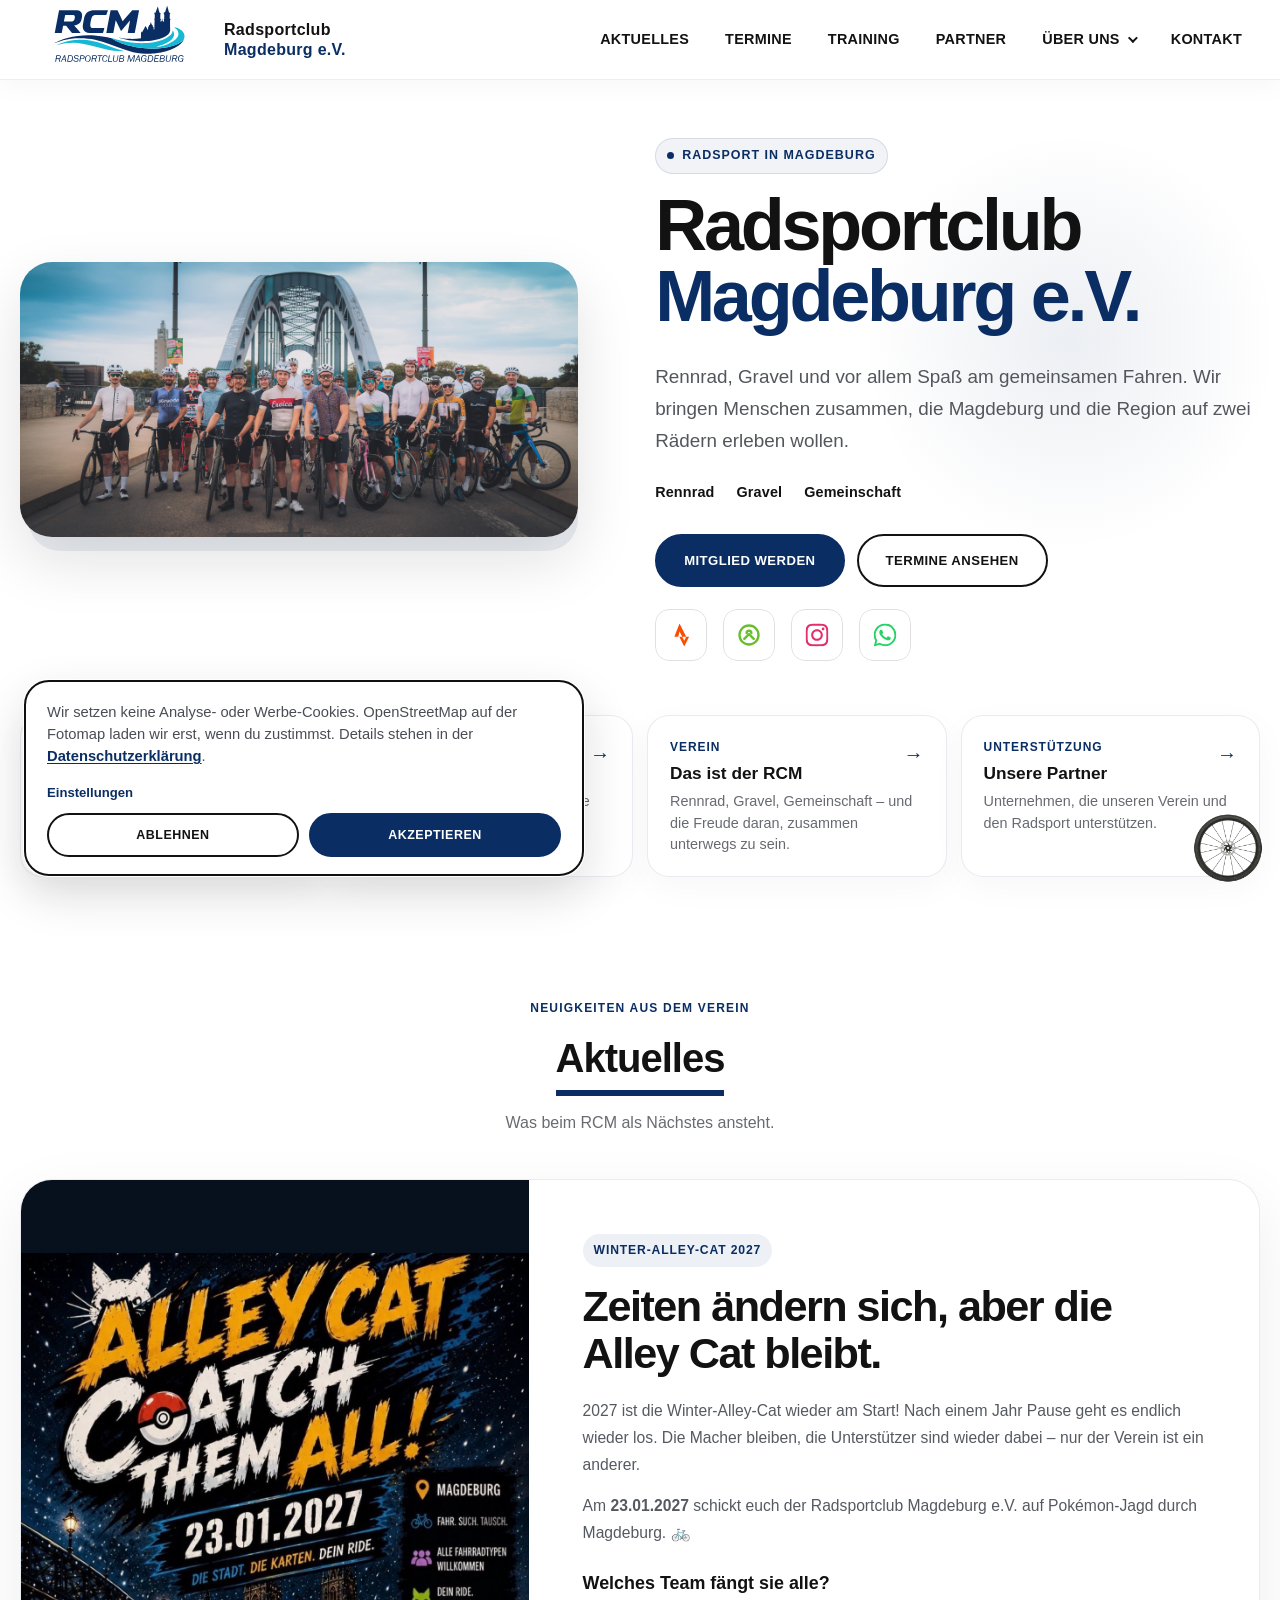
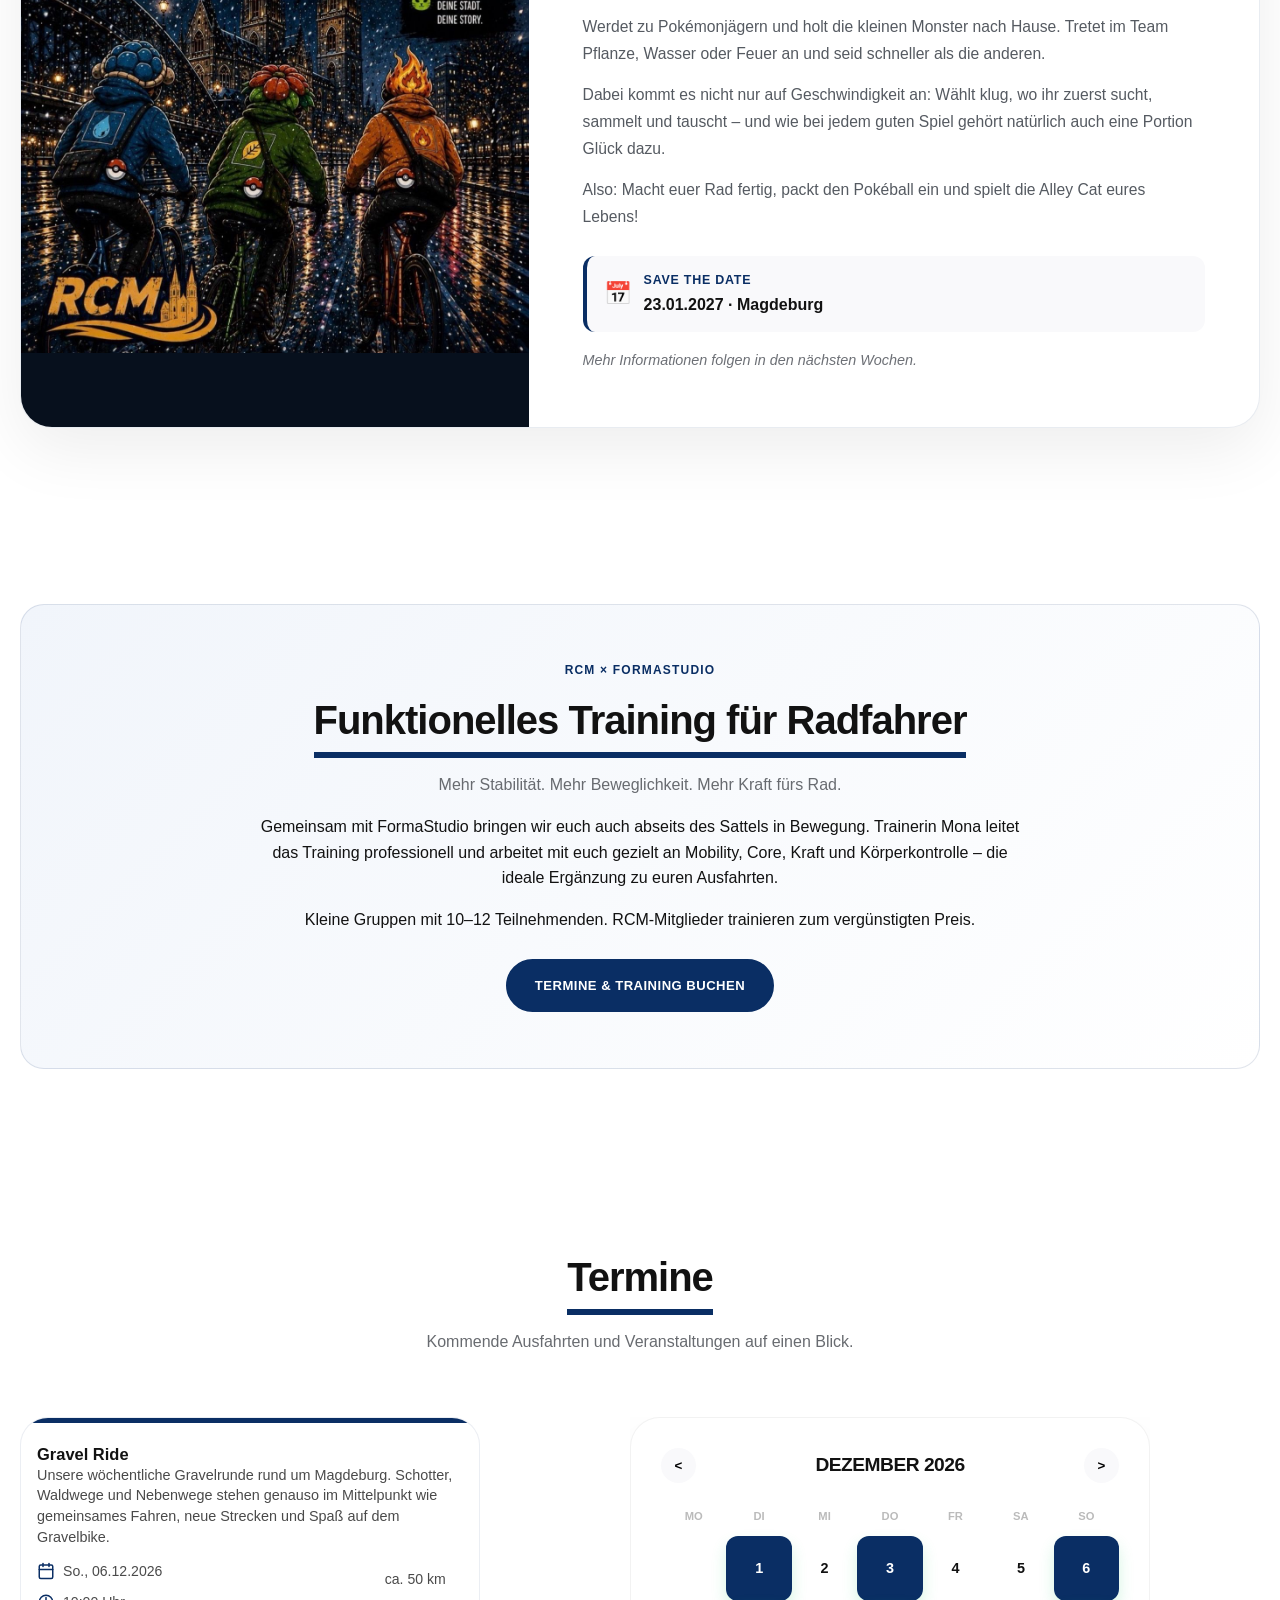
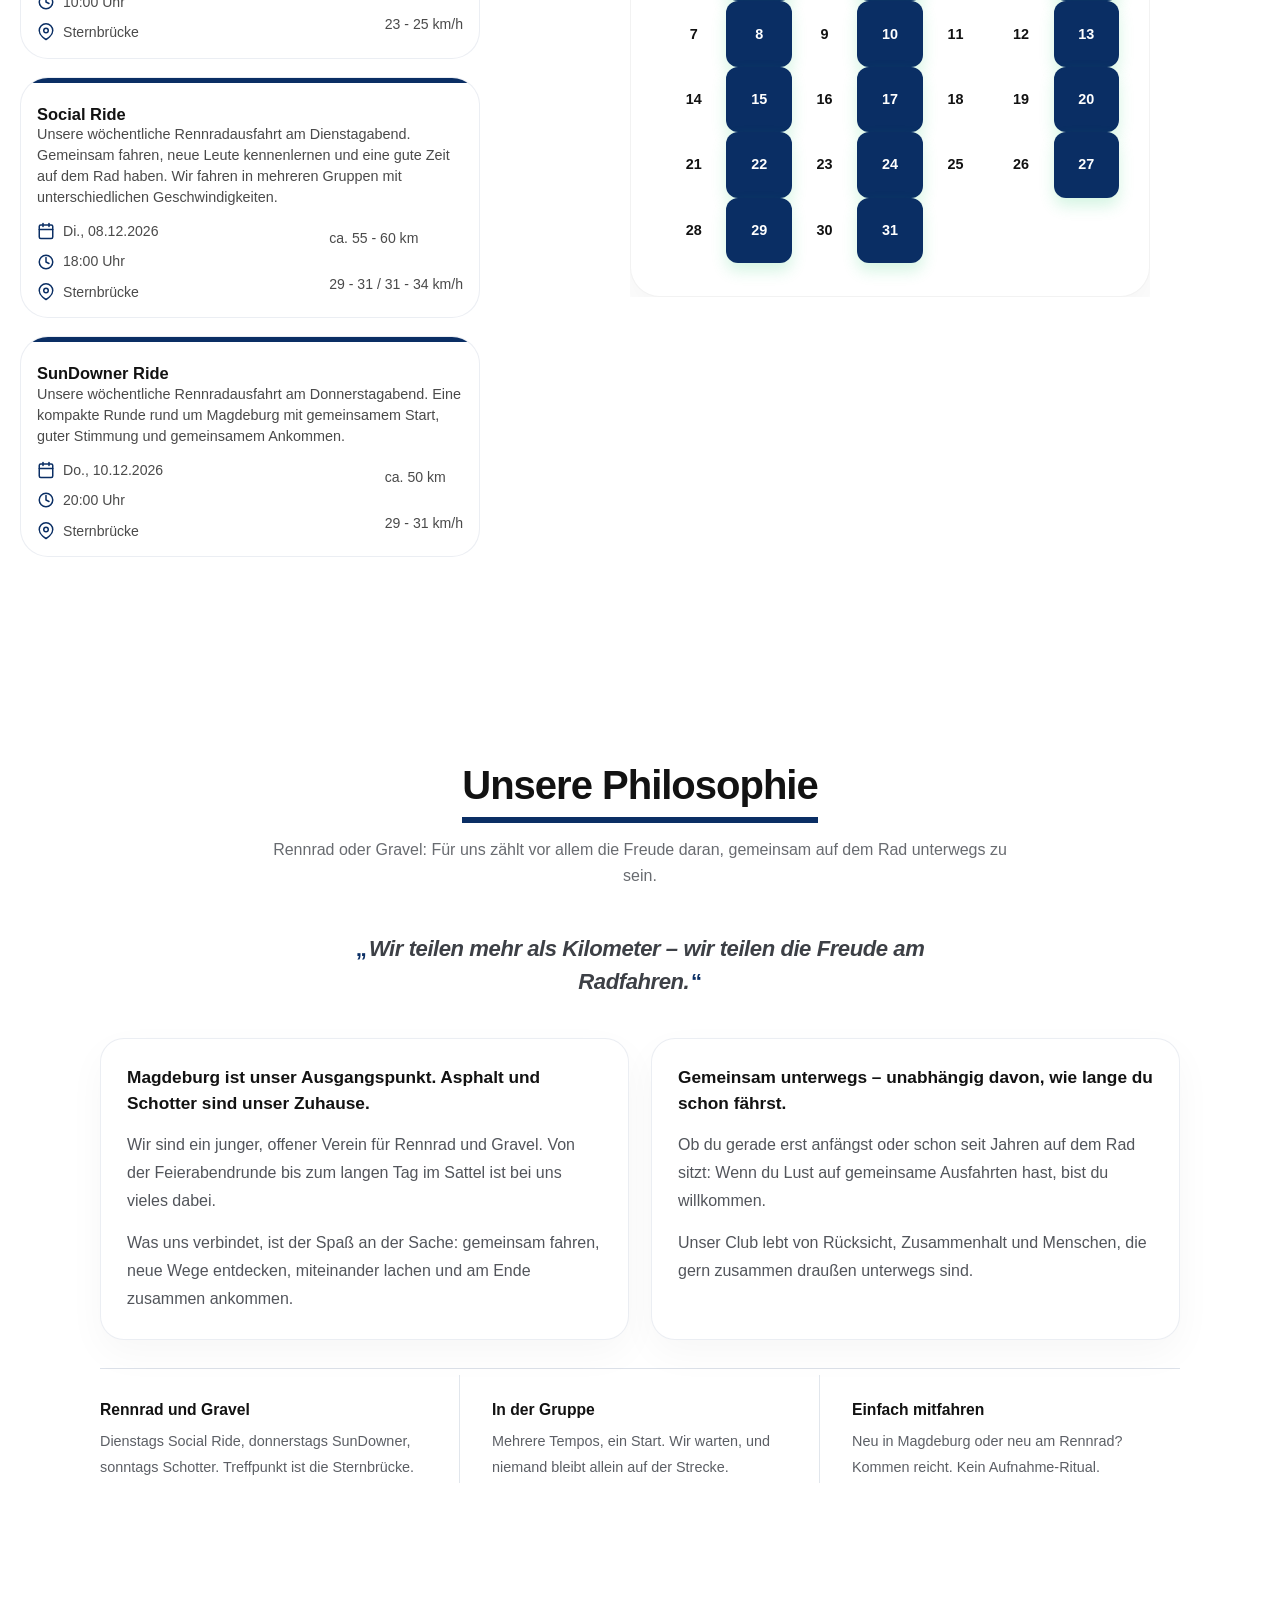
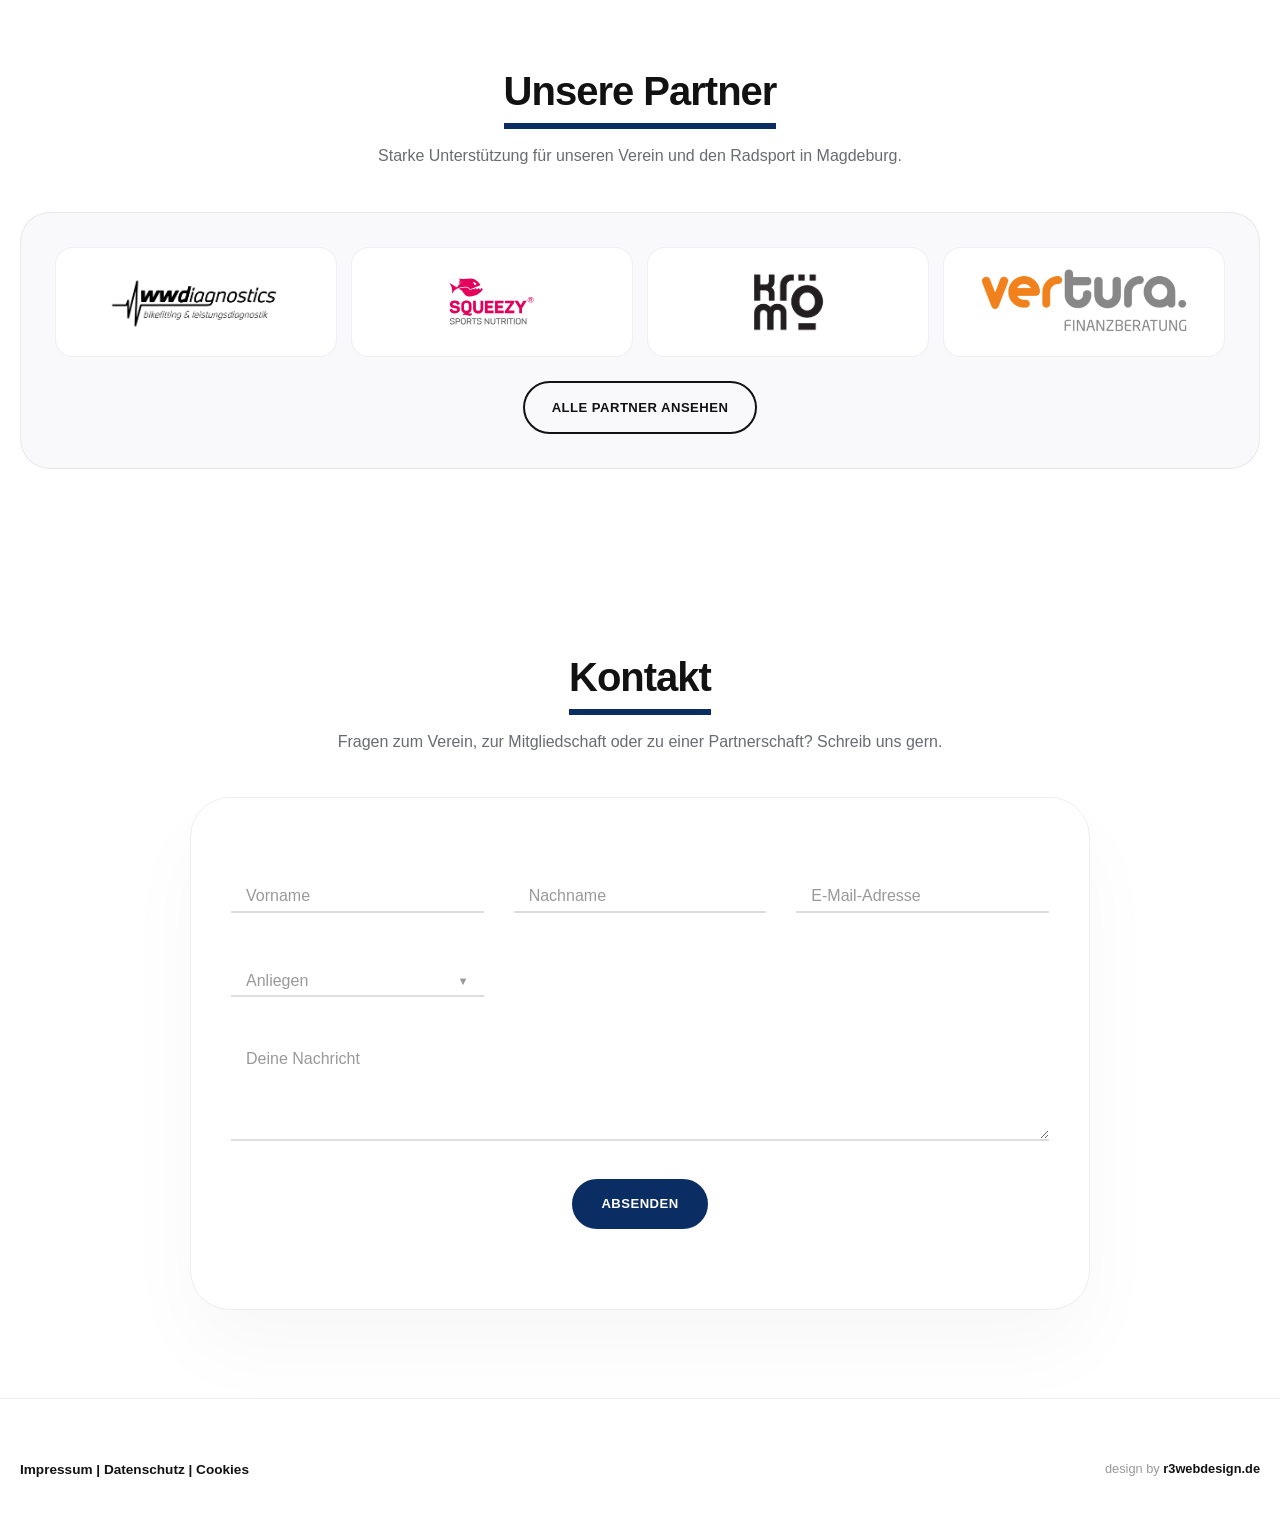
==== commit 918ff4f0: "Add files via upload" ====
--- a/index.html
+++ b/index.html
@@ -12,6 +12,15 @@
     <link rel="icon" type="image/png" sizes="16x16" href="img/favicon/favicon-16x16.png">
     <link rel="apple-touch-icon" sizes="180x180" href="img/favicon/apple-touch-icon.png">
     <link rel="manifest" href="img/favicon/site.webmanifest">
+    <style>
+
+        .rcm-training-card { padding: clamp(26px, 5vw, 56px); border: 1px solid rgba(10,46,100,.12); border-radius: 24px; background: linear-gradient(135deg, #f1f5fb, #fff); }
+        .rcm-training-card .section-heading { margin-bottom: 24px; }
+        .rcm-training-card p + p { margin-top: 16px; }
+        .rcm-training-actions { display: flex; flex-wrap: wrap; gap: 14px; justify-content: center; margin-top: 26px; }
+        .rcm-training-actions .btn { font-family: inherit; }
+        @media (max-width: 600px) { .rcm-training-actions .btn { width: 100%; } }
+    </style>
 </head>
 <body>
     <div id="scroll-wheel" aria-hidden="true">
@@ -39,6 +48,7 @@
                 <ul>
                     <li><a href="#aktuelles">Aktuelles</a></li>
                     <li><a href="#events">Termine</a></li>
+                    <li><a href="training/">Training</a></li>
                     <li><a href="Sponsoren/index.html">Partner</a></li>
                     <li class="has-submenu">
                         <a href="#about" class="nav-parent" aria-haspopup="true">
@@ -183,6 +193,23 @@
 
         </section>
 
+        <section id="training" class="section" aria-labelledby="training-title">
+            <div class="rcm-training-card">
+                <div class="section-heading">
+                    <span class="section-eyebrow">RCM × FormaStudio</span>
+                    <h2 class="section-title" id="training-title">Funktionelles Training für Radfahrer</h2>
+                    <p class="section-intro">Mehr Stabilität. Mehr Beweglichkeit. Mehr Kraft fürs Rad.</p>
+                    <p>Gemeinsam mit FormaStudio bringen wir euch auch abseits des Sattels in Bewegung.
+                        Trainerin Mona leitet das Training professionell und arbeitet mit euch gezielt an
+                        Mobility, Core, Kraft und Körperkontrolle – die ideale Ergänzung zu euren Ausfahrten.</p>
+                    <p>Kleine Gruppen mit 10–12 Teilnehmenden. RCM-Mitglieder trainieren zum vergünstigten Preis.</p>
+                </div>
+                <div class="rcm-training-actions">
+                    <a href="training/" class="btn btn-primary">Termine &amp; Training buchen</a>
+                </div>
+            </div>
+        </section>
+
         <section id="events" class="section reveal">
             <div class="section-heading">
                 <h2 class="section-title">Termine</h2>
@@ -391,4 +418,4 @@
     <script src="consent.js"></script>
     <script src="script.js"></script>
 </body>
-</html>
+</html>
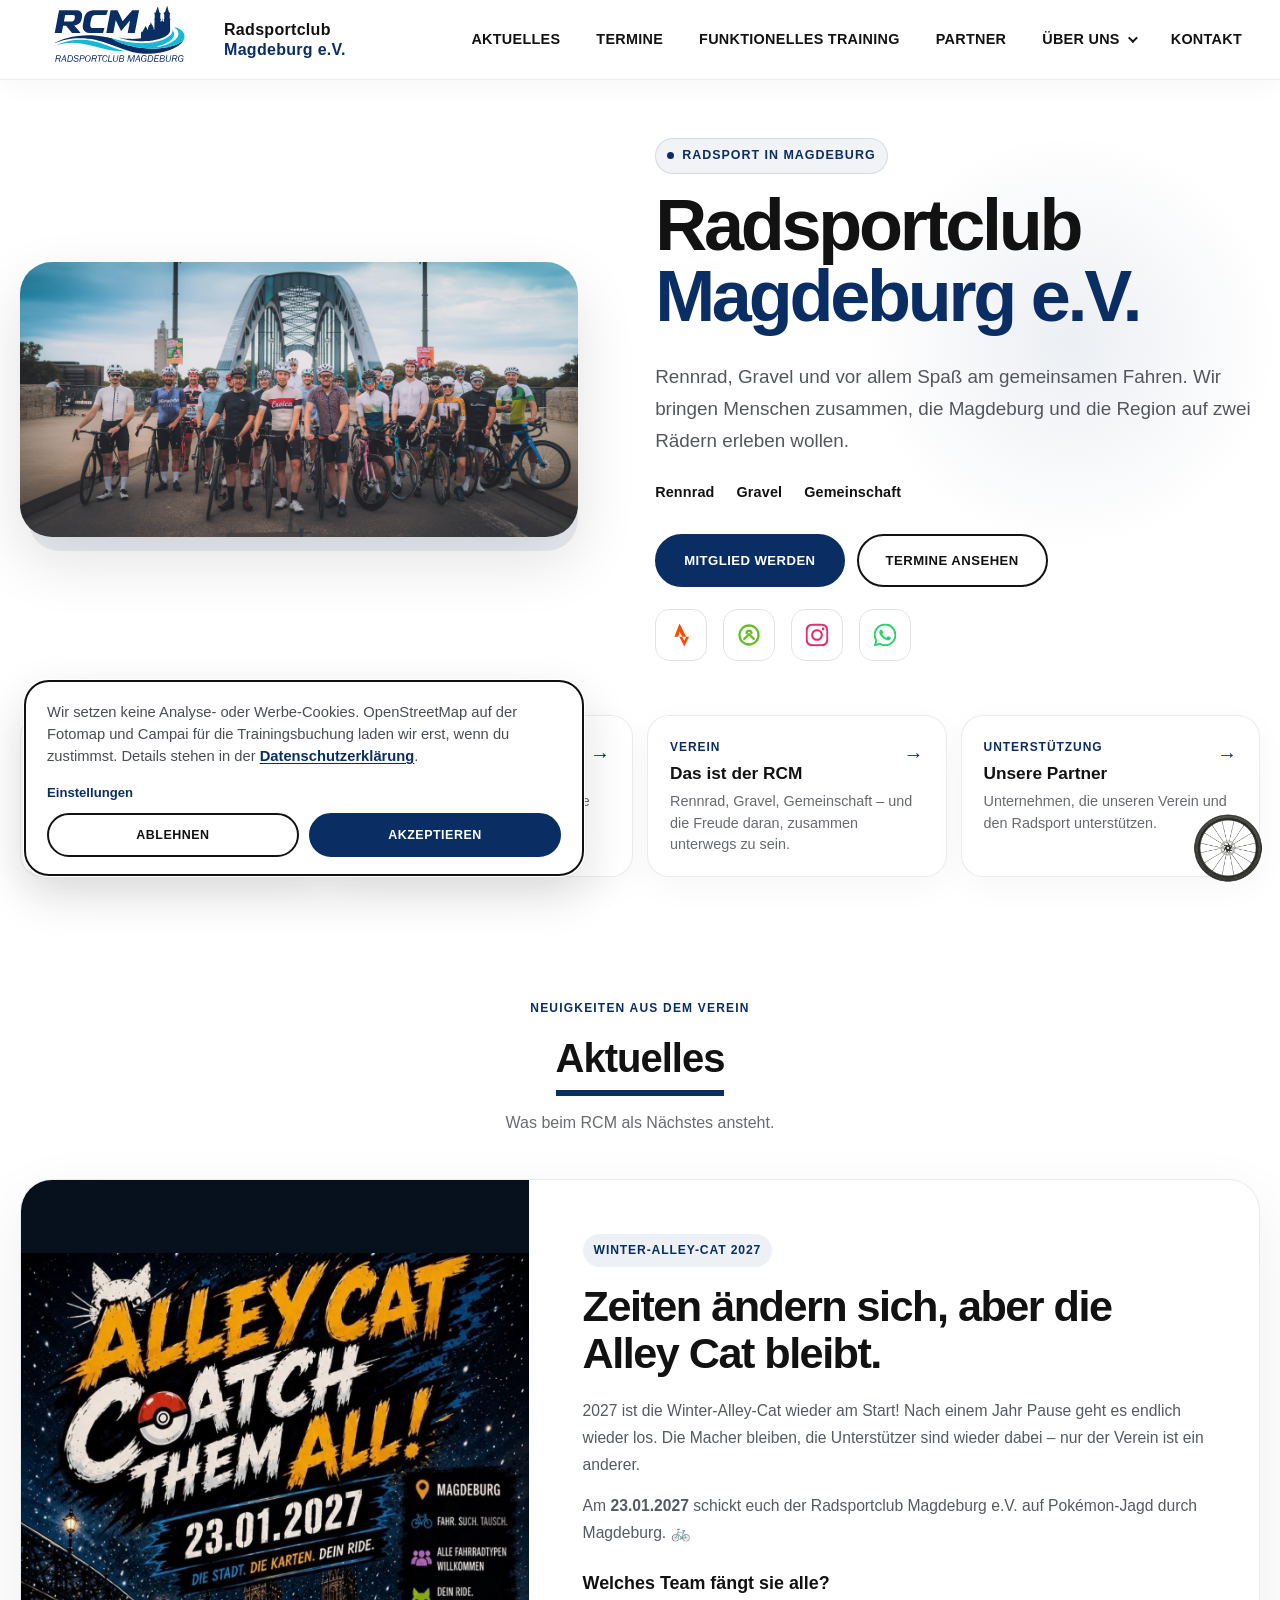
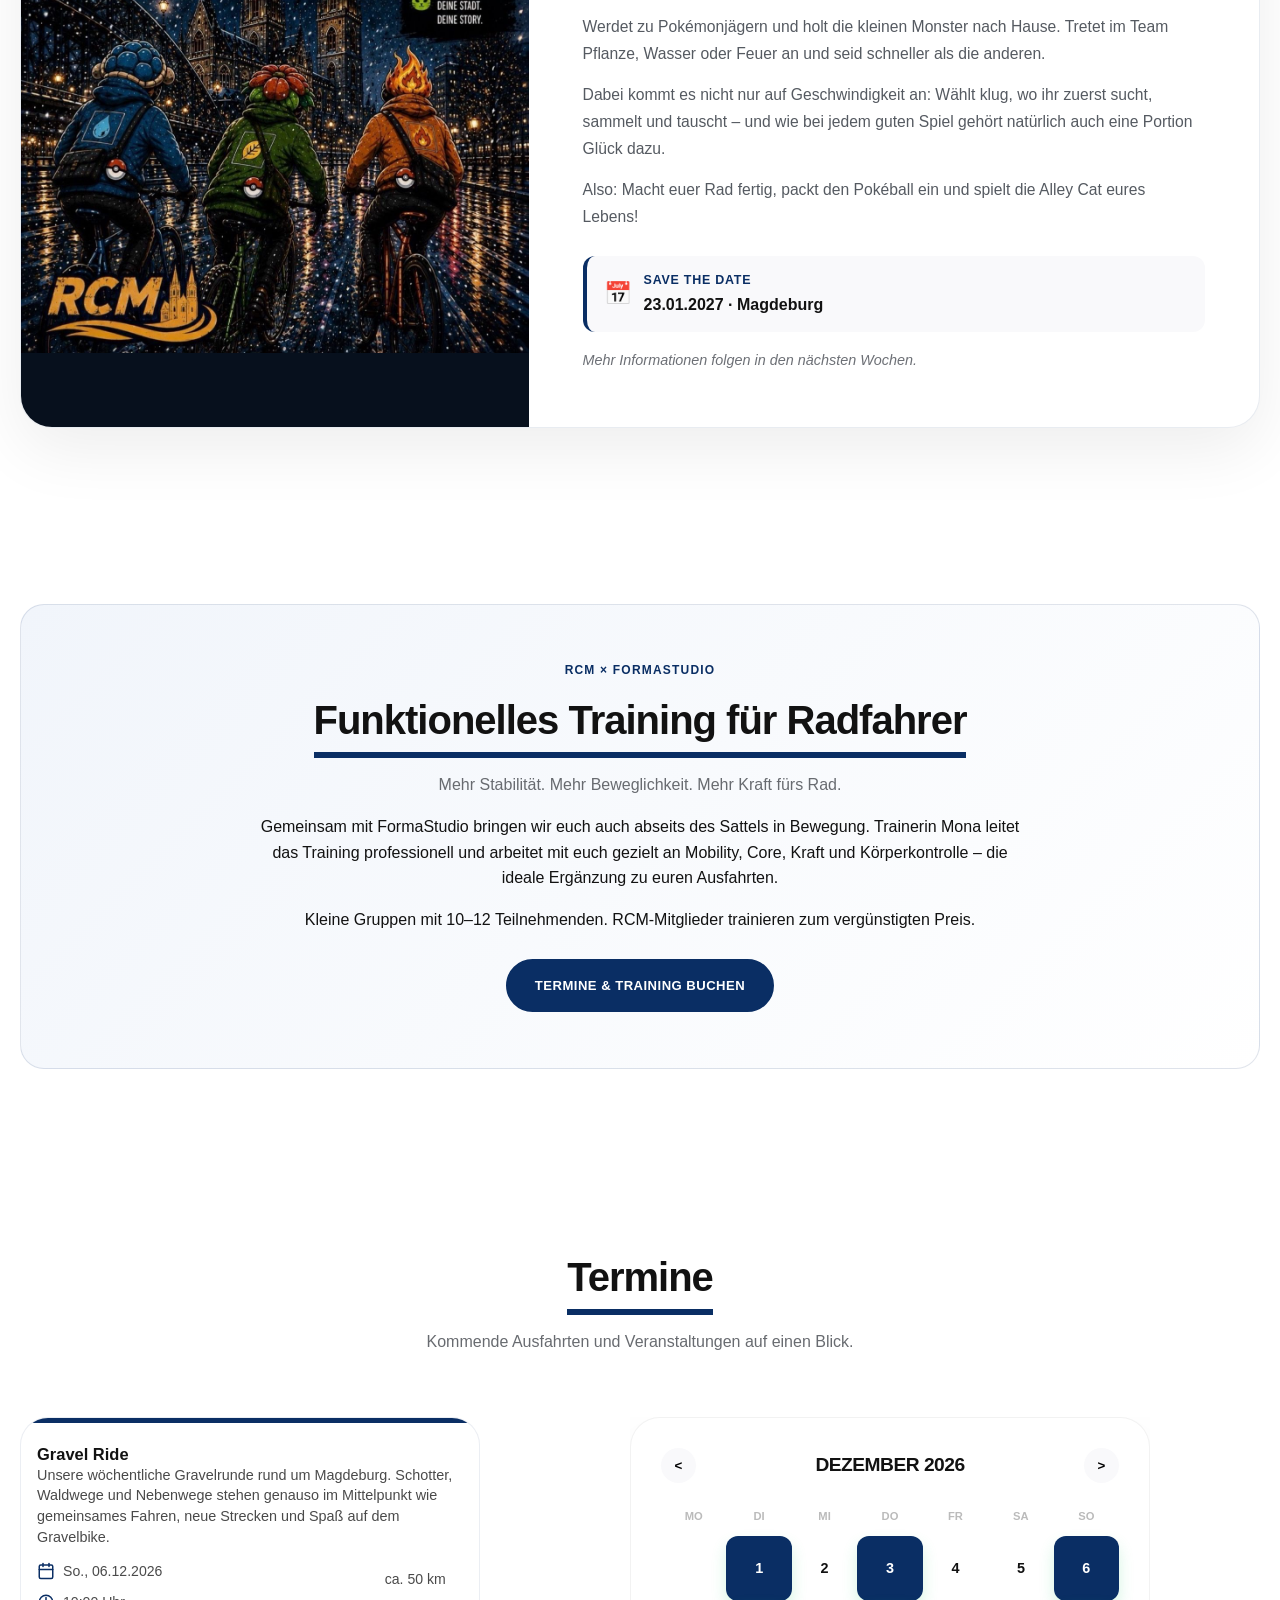
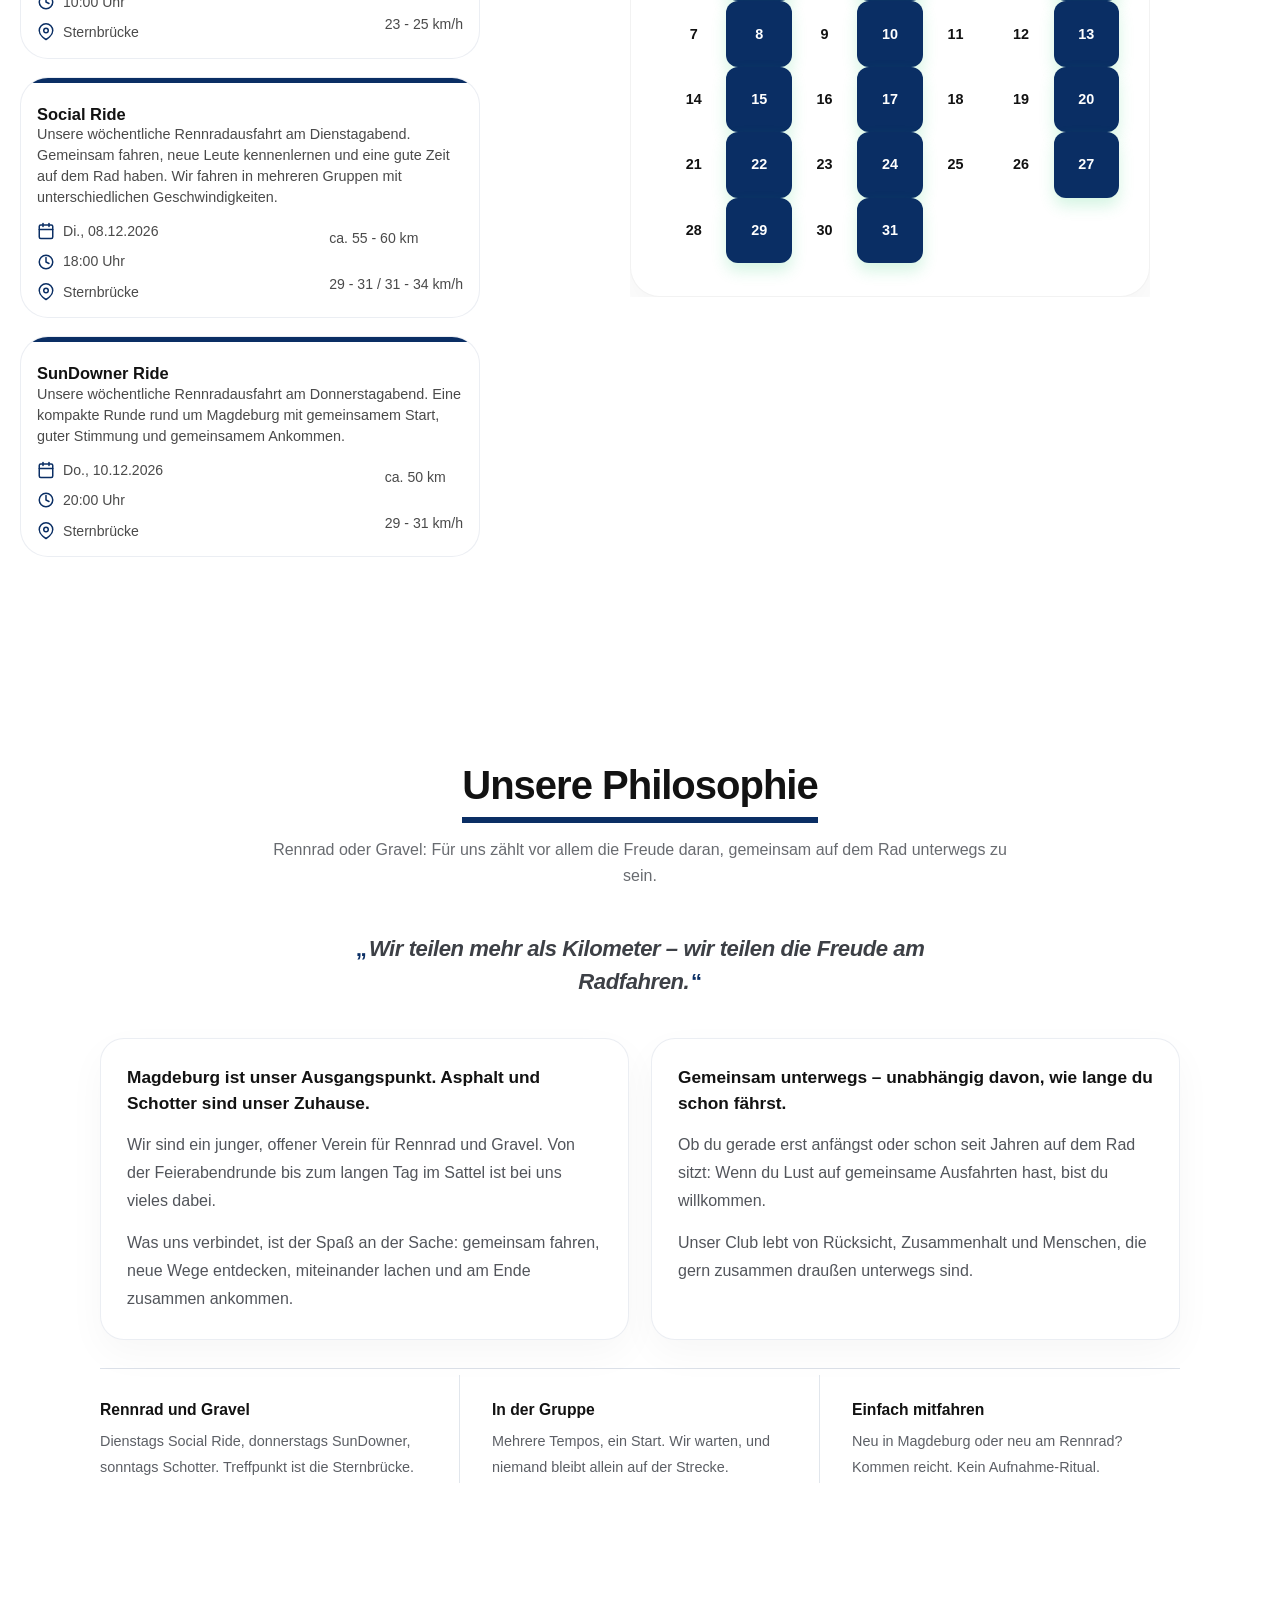
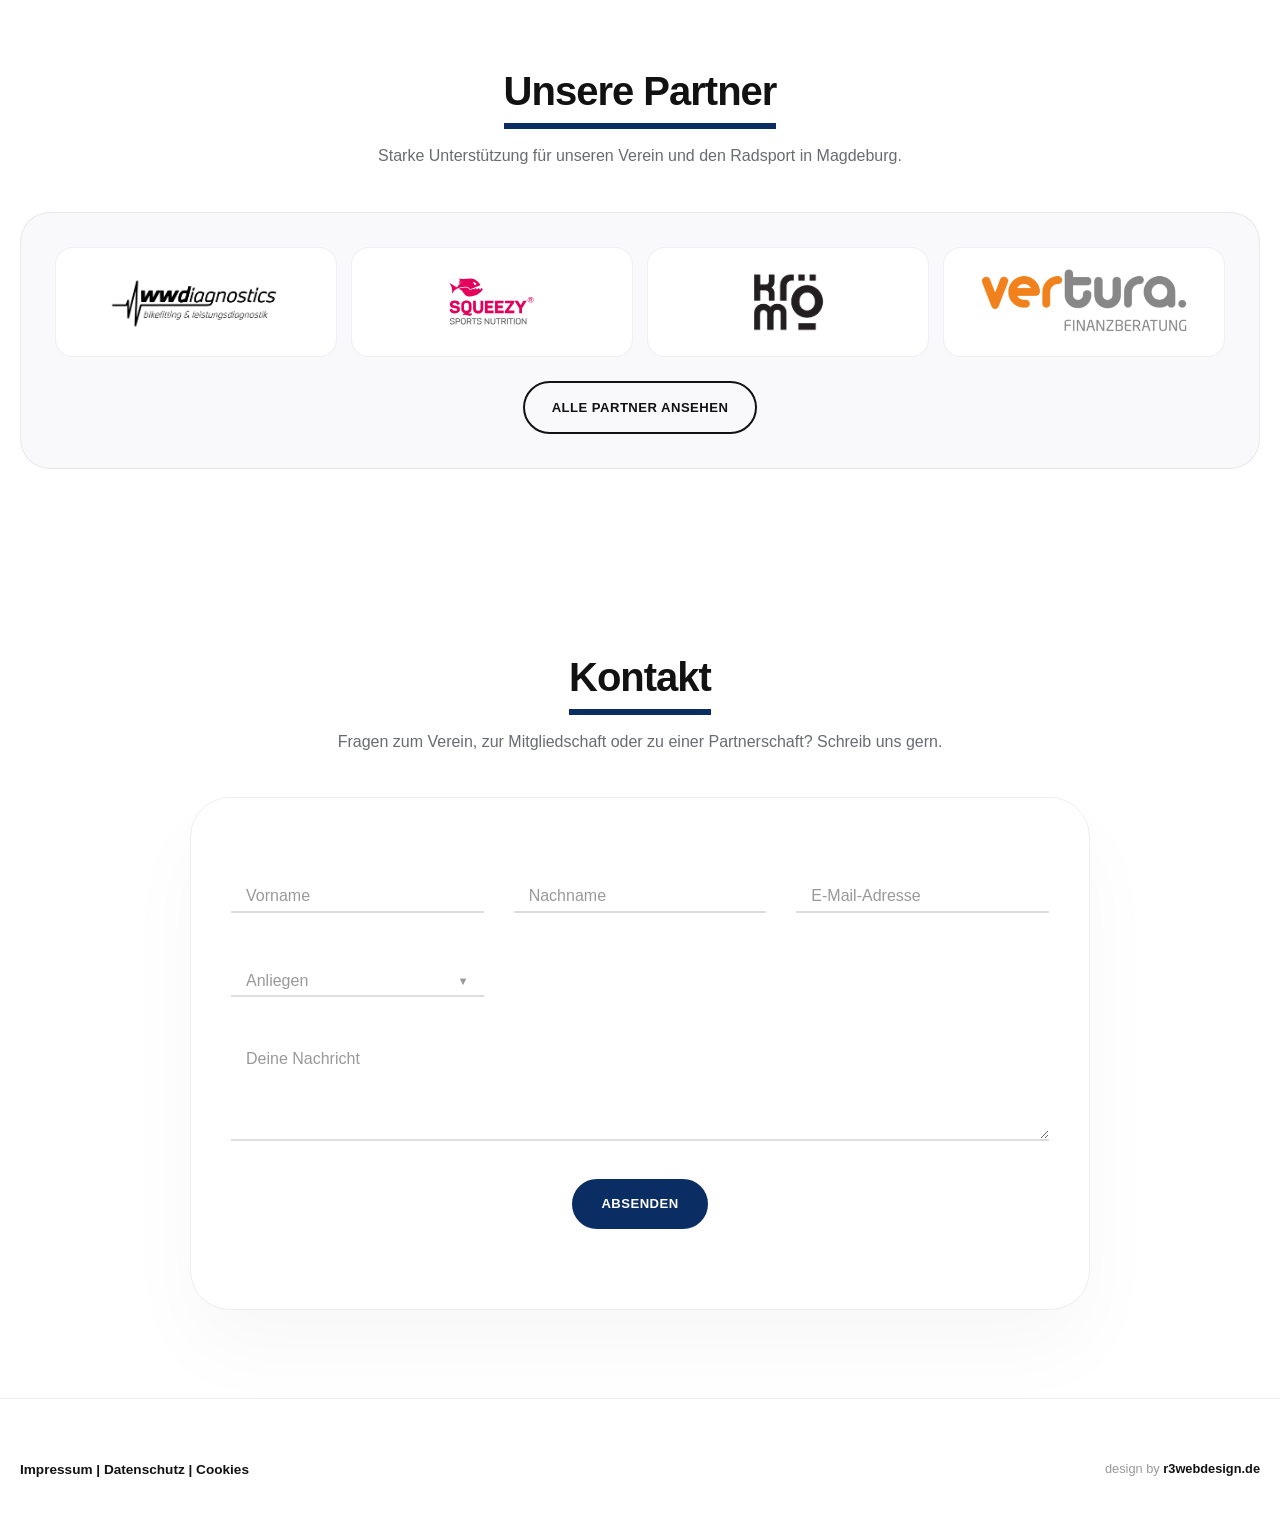
==== commit f9be0786: "Update index.html" ====
--- a/index.html
+++ b/index.html
@@ -48,7 +48,7 @@
                 <ul>
                     <li><a href="#aktuelles">Aktuelles</a></li>
                     <li><a href="#events">Termine</a></li>
-                    <li><a href="training/">Training</a></li>
+                    <li><a href="training/">Funktionelles Training</a></li>
                     <li><a href="Sponsoren/index.html">Partner</a></li>
                     <li class="has-submenu">
                         <a href="#about" class="nav-parent" aria-haspopup="true">
@@ -418,4 +418,4 @@
     <script src="consent.js"></script>
     <script src="script.js"></script>
 </body>
-</html>+</html>
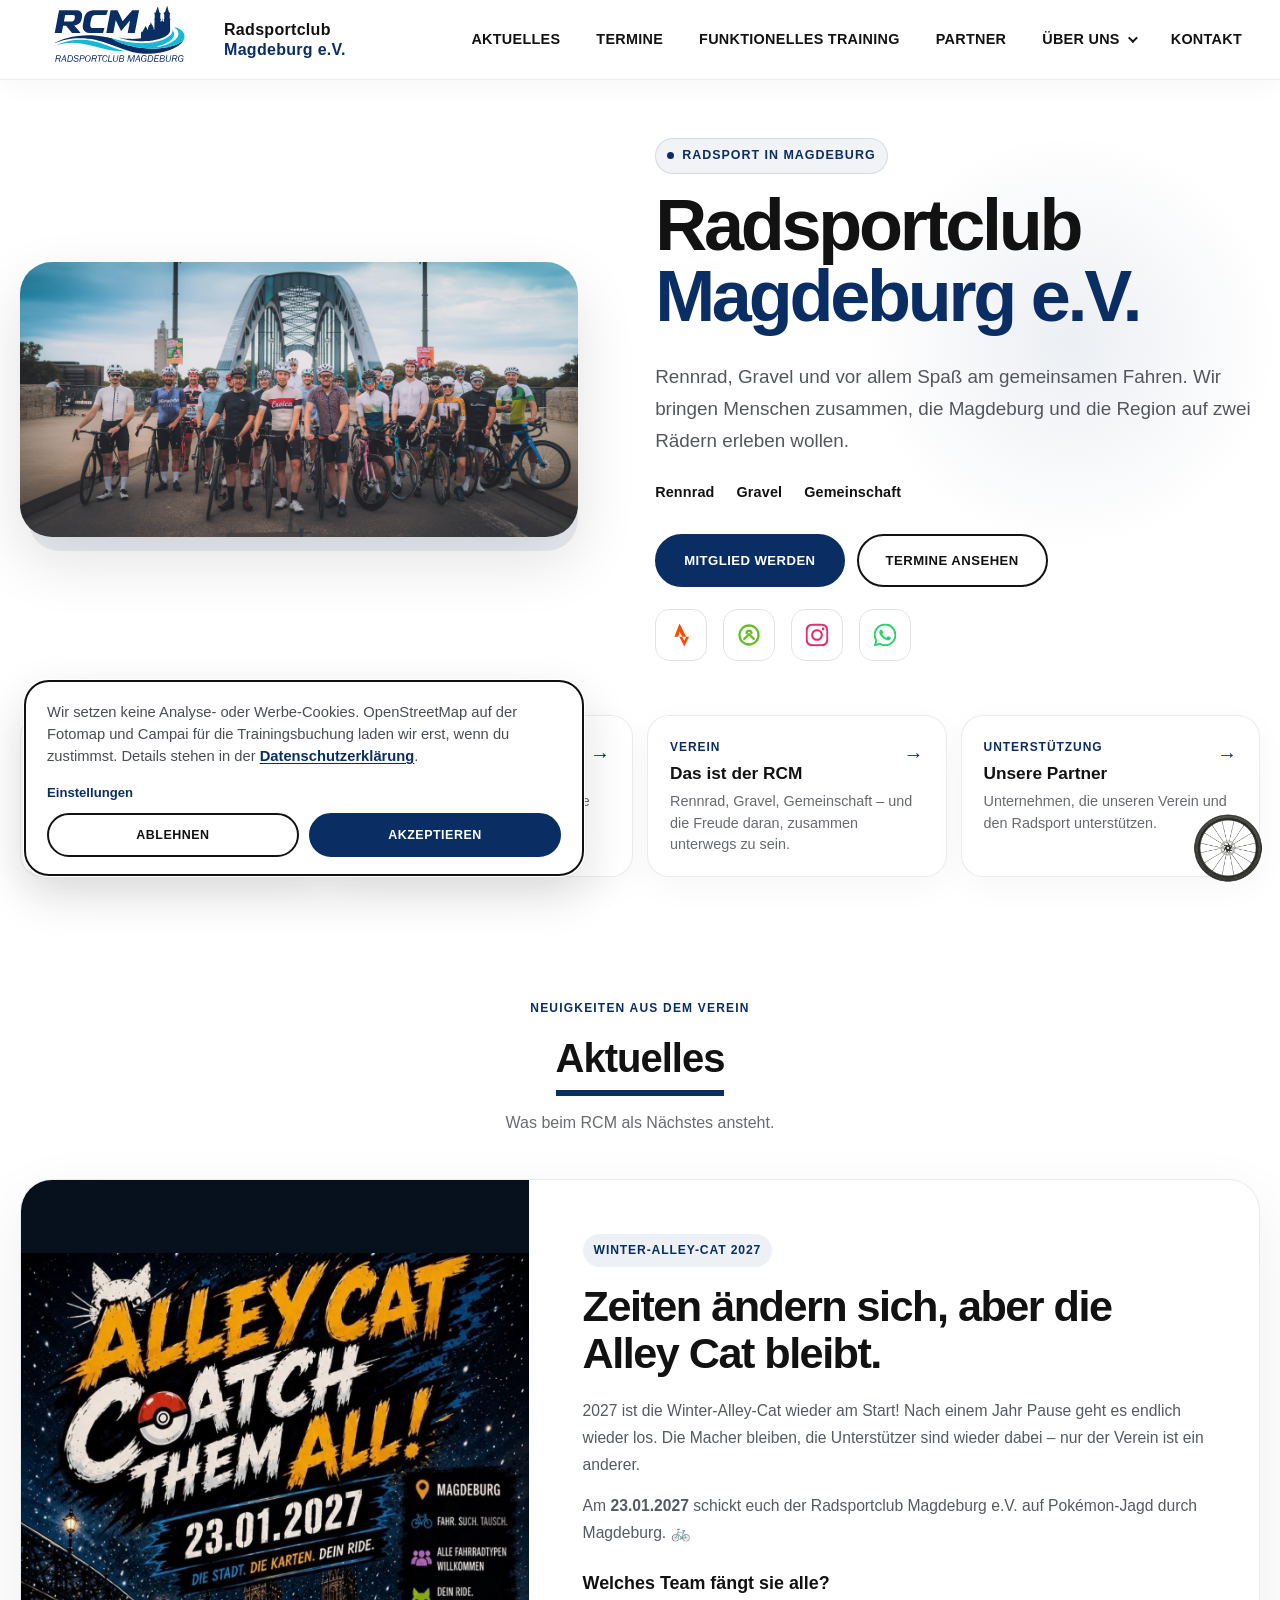
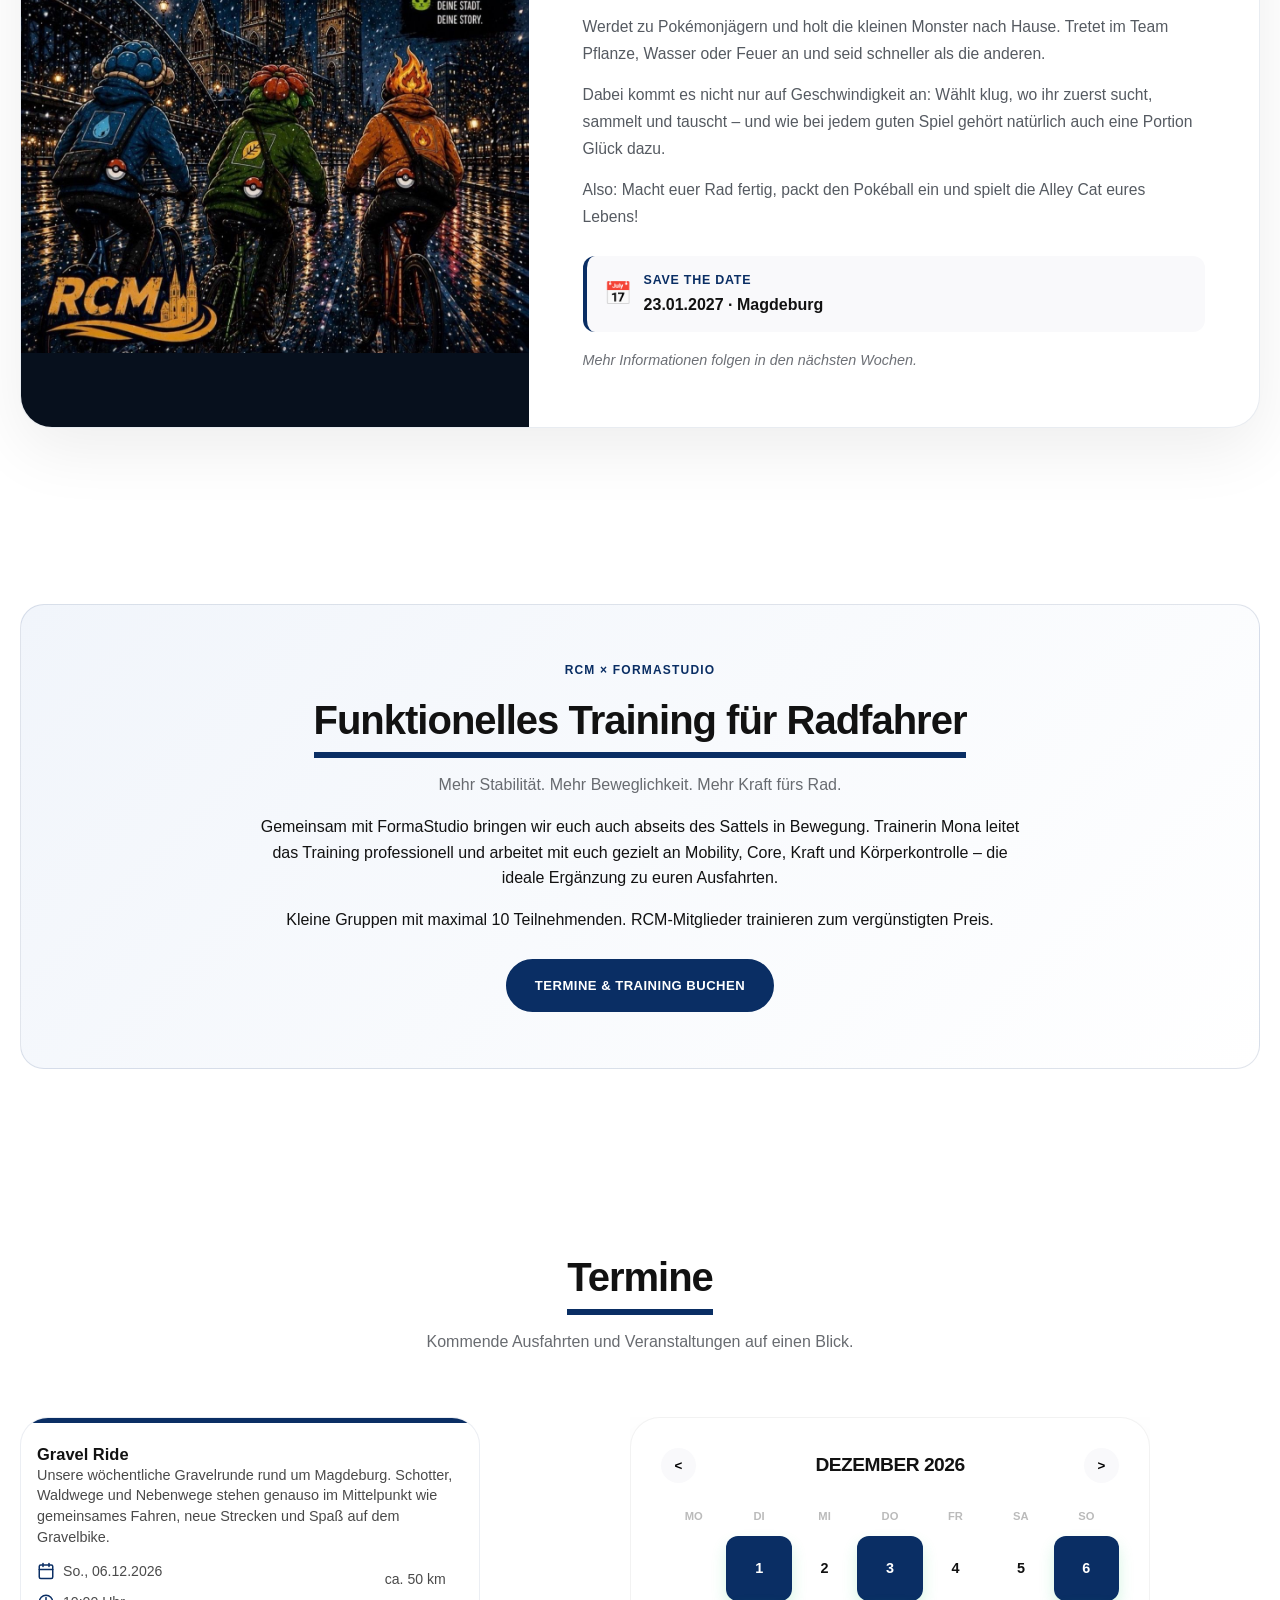
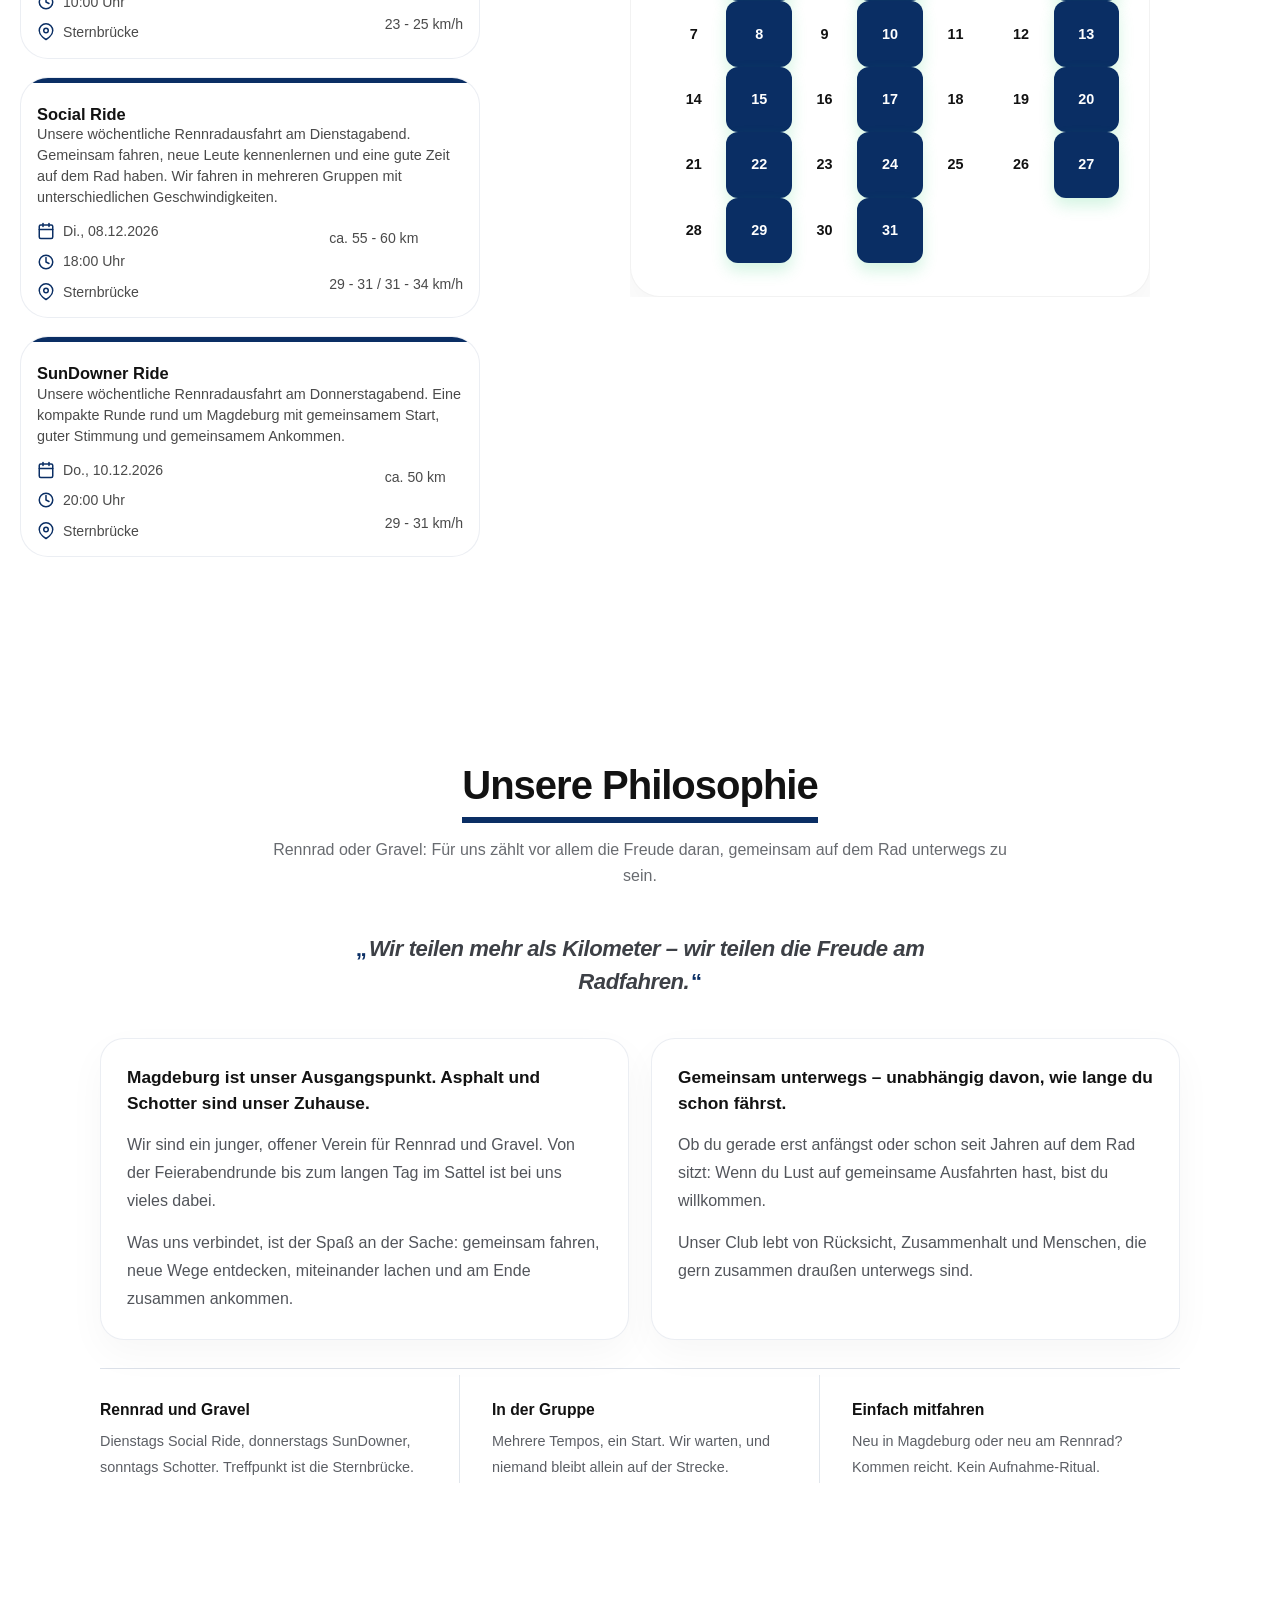
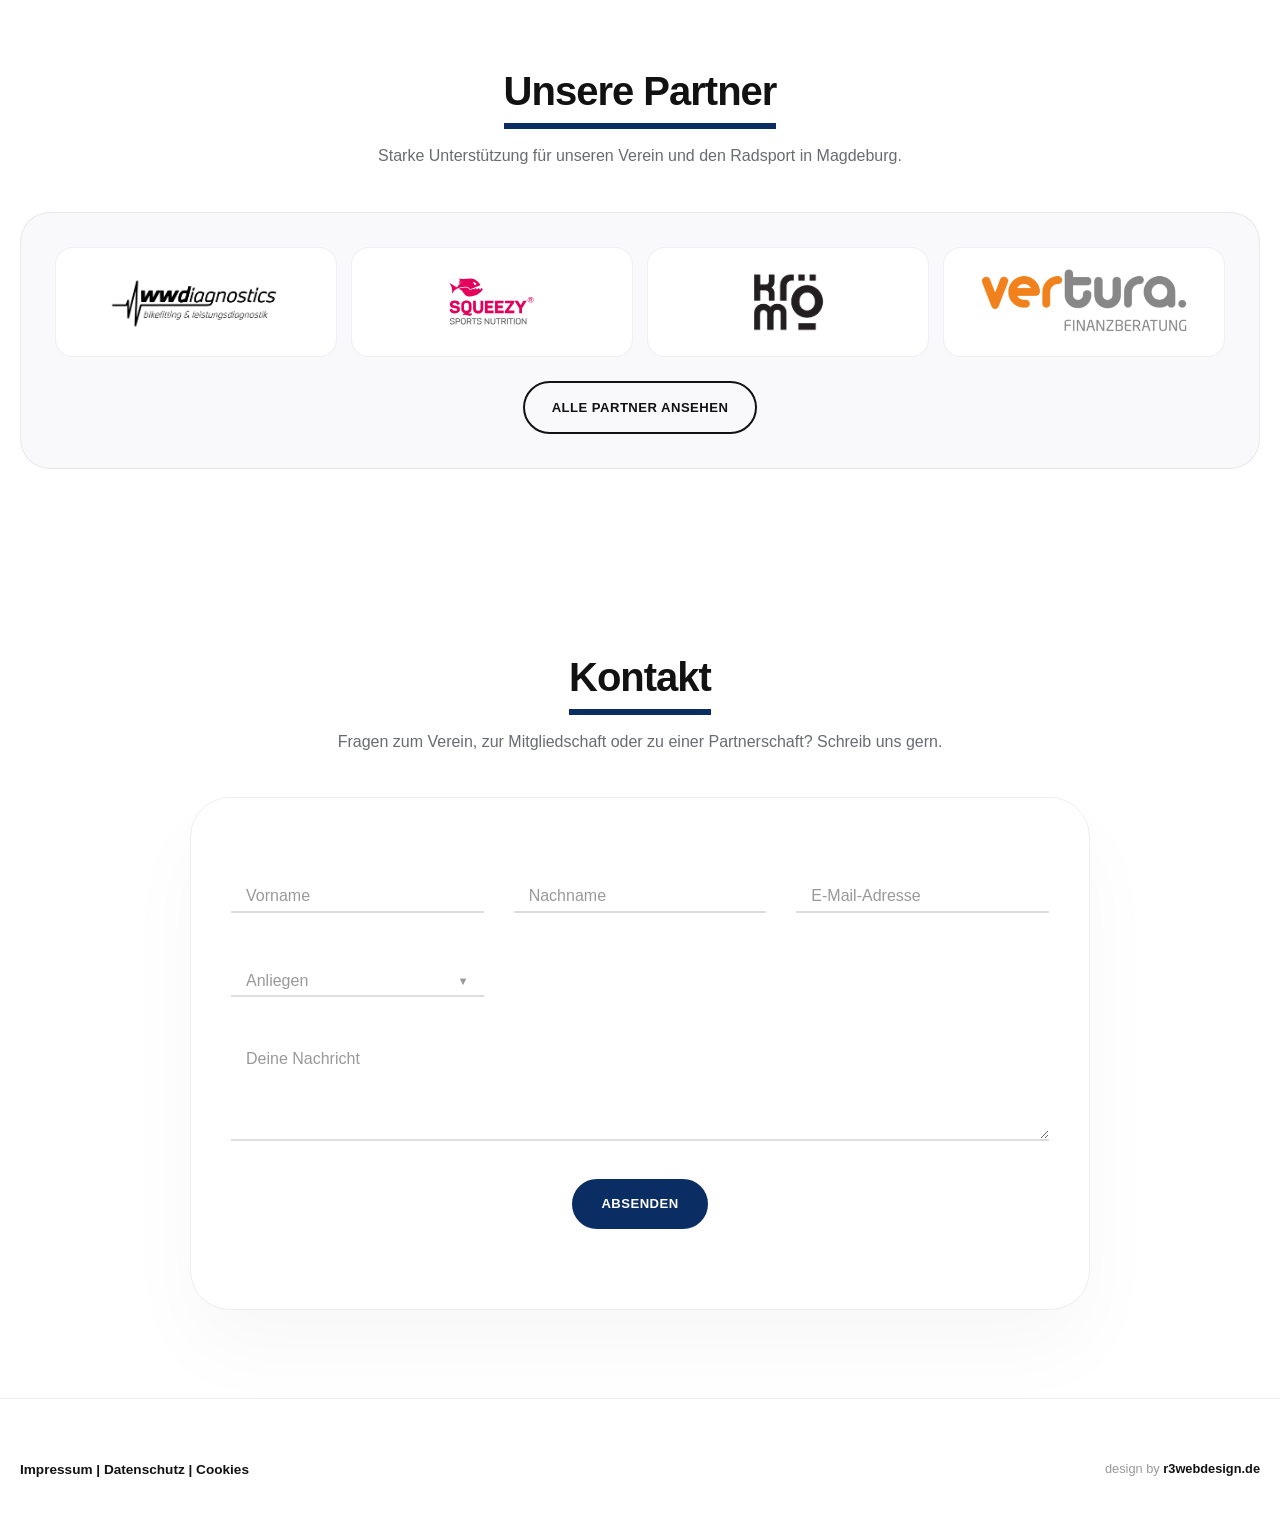
==== commit 64f6dbcb: "Update index.html" ====
--- a/index.html
+++ b/index.html
@@ -202,7 +202,7 @@
                     <p>Gemeinsam mit FormaStudio bringen wir euch auch abseits des Sattels in Bewegung.
                         Trainerin Mona leitet das Training professionell und arbeitet mit euch gezielt an
                         Mobility, Core, Kraft und Körperkontrolle – die ideale Ergänzung zu euren Ausfahrten.</p>
-                    <p>Kleine Gruppen mit 10–12 Teilnehmenden. RCM-Mitglieder trainieren zum vergünstigten Preis.</p>
+                    <p>Kleine Gruppen mit maximal 10 Teilnehmenden. RCM-Mitglieder trainieren zum vergünstigten Preis.</p>
                 </div>
                 <div class="rcm-training-actions">
                     <a href="training/" class="btn btn-primary">Termine &amp; Training buchen</a>
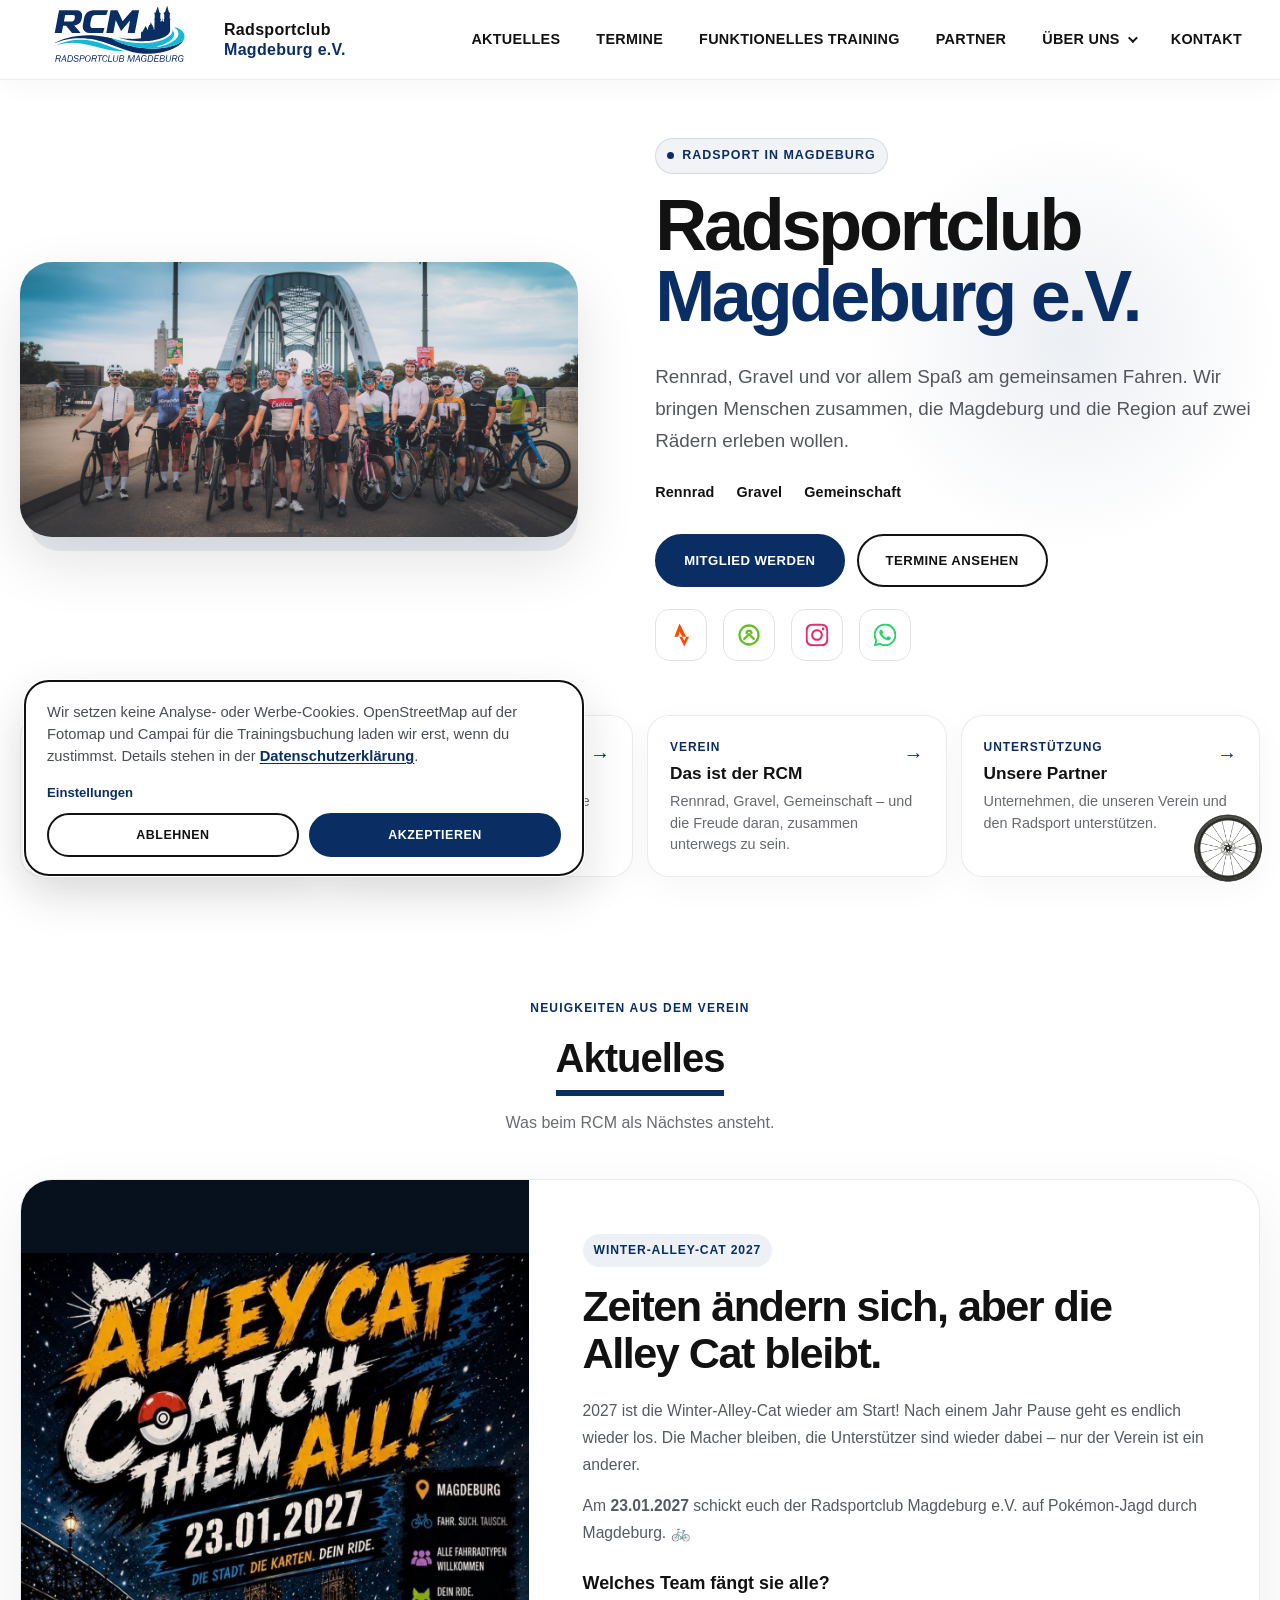
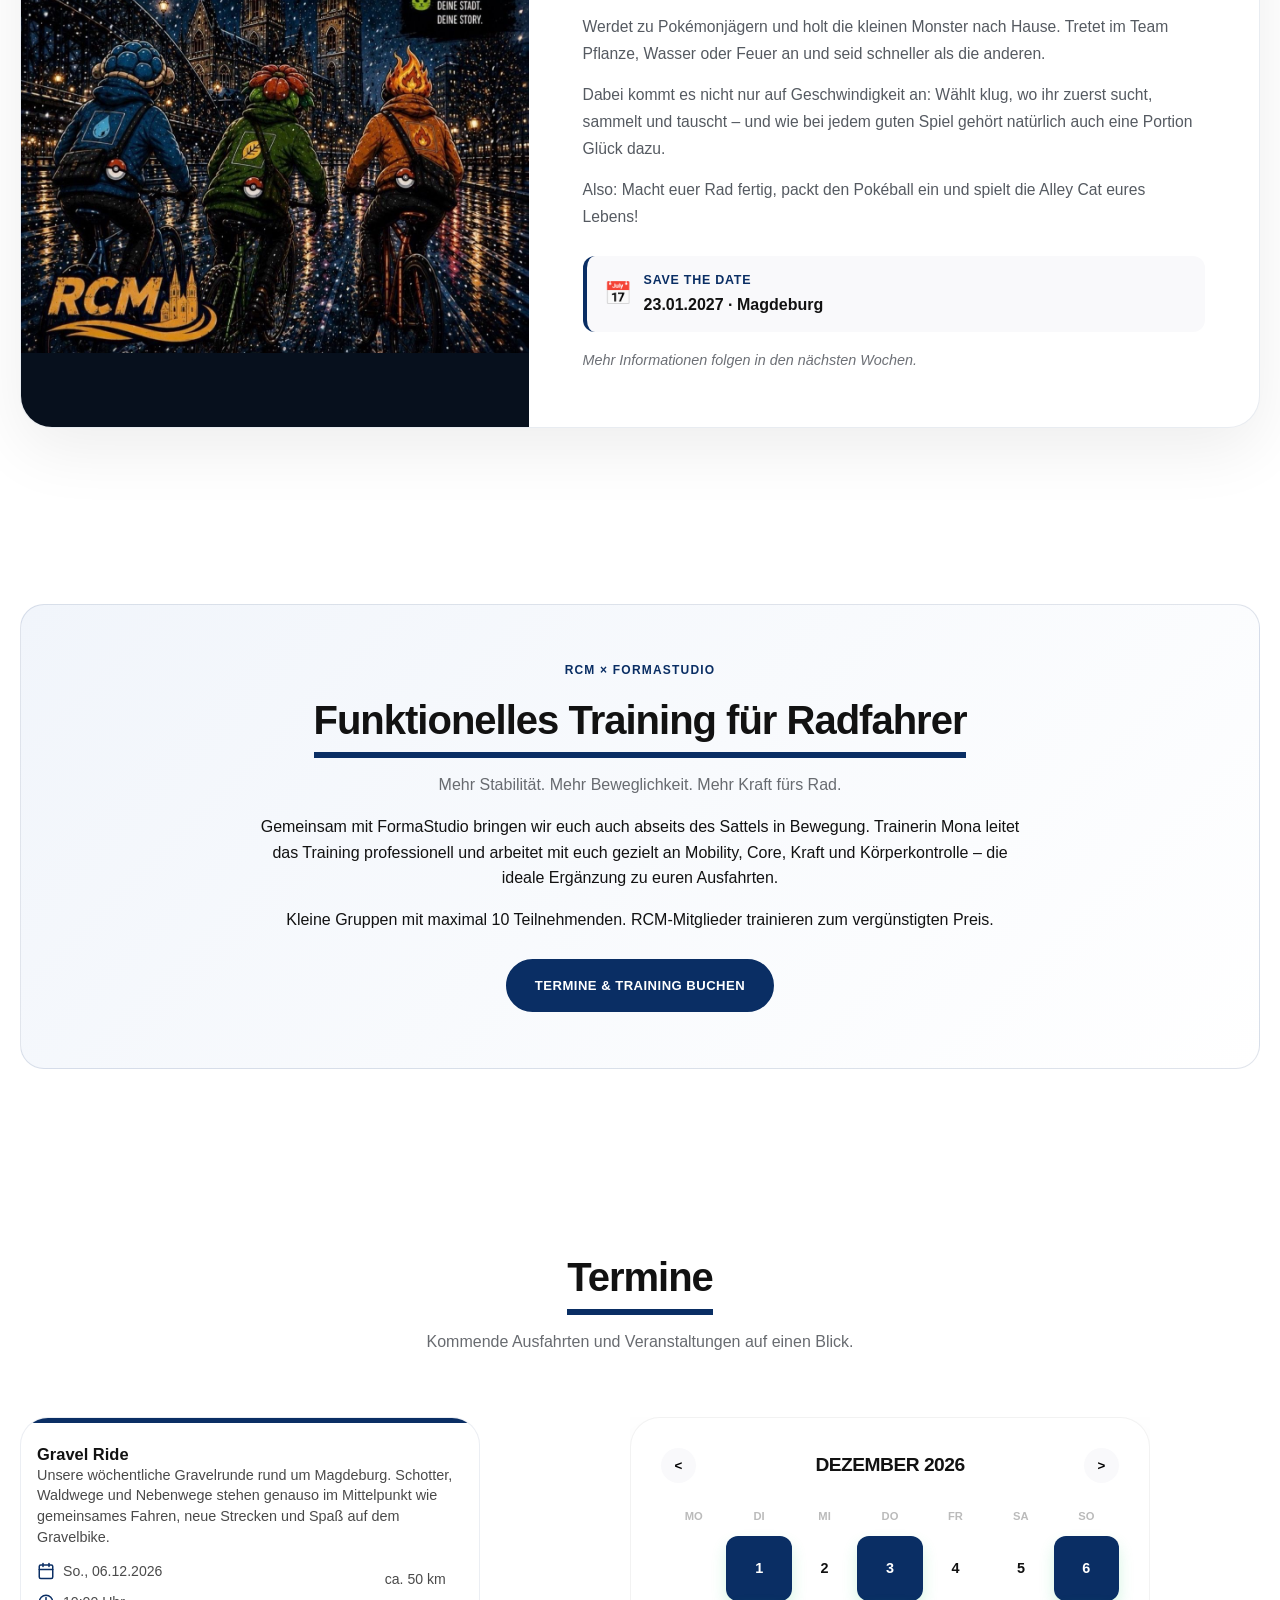
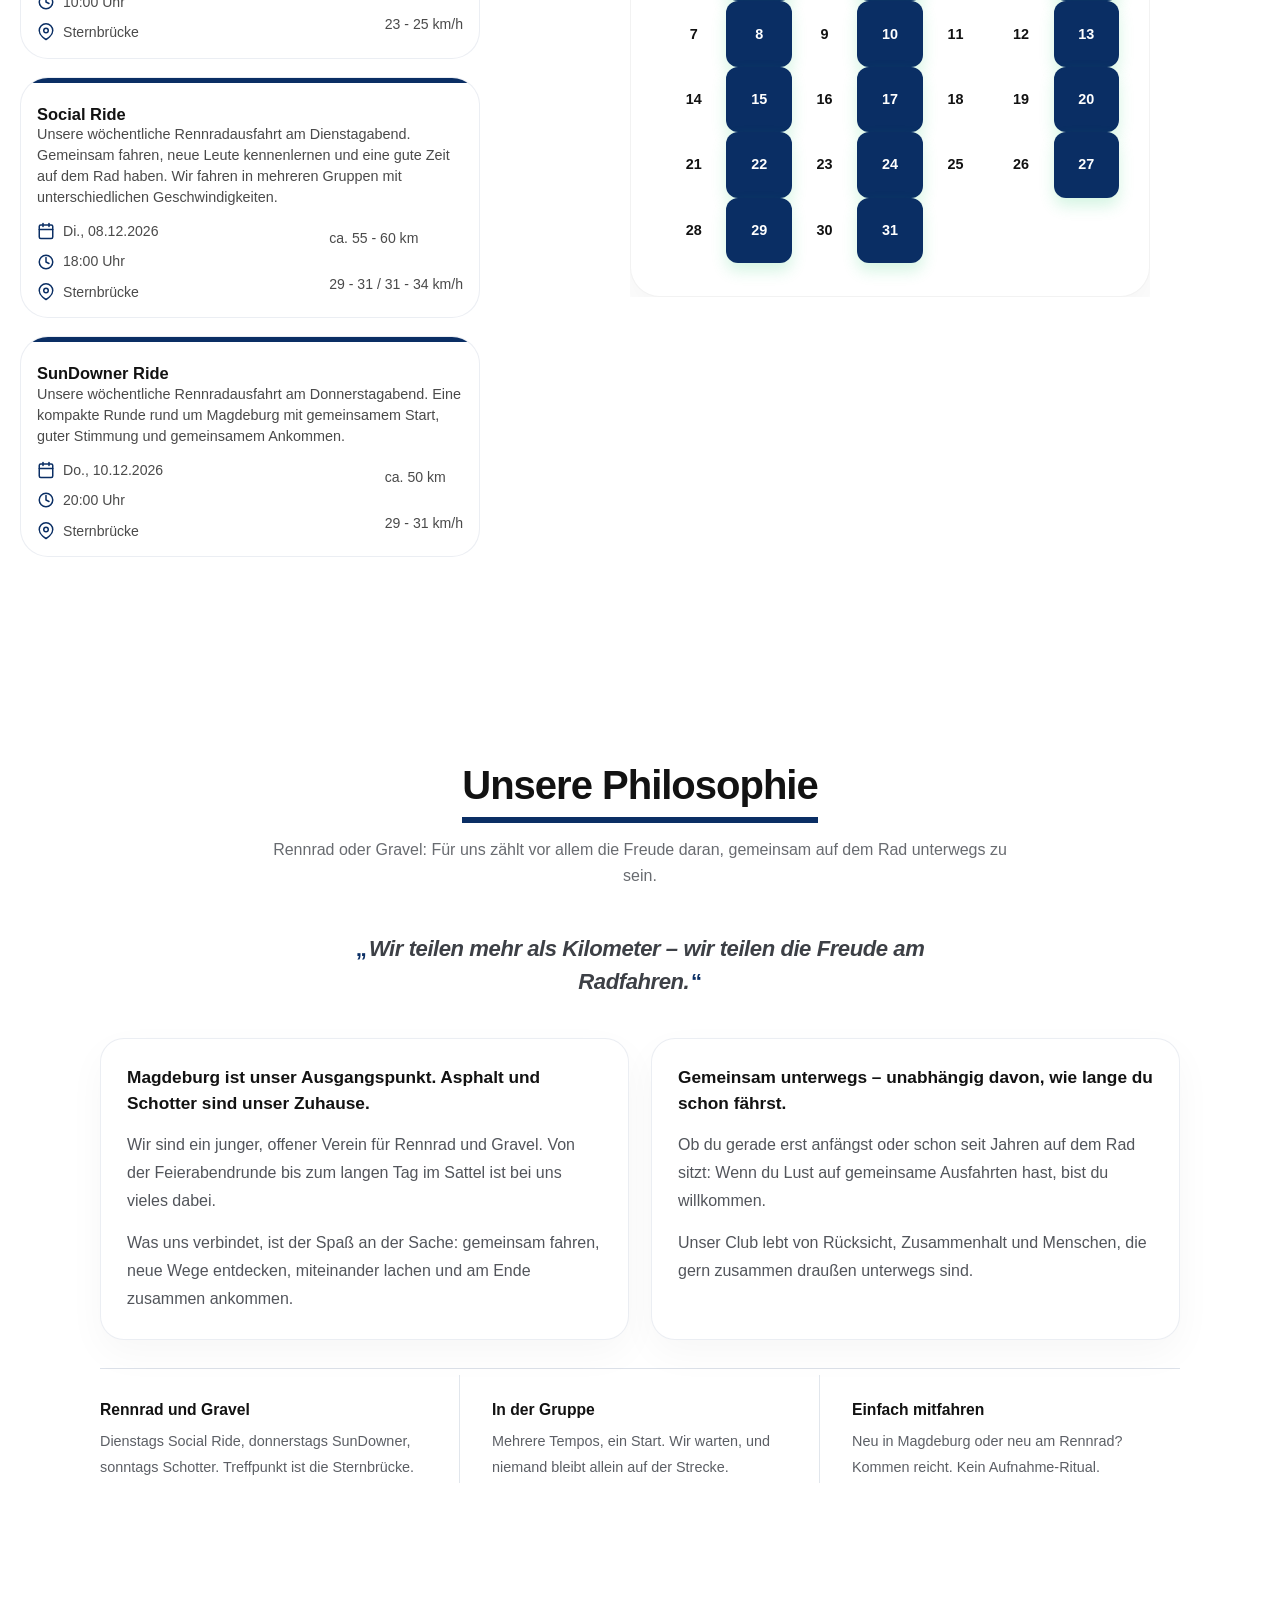
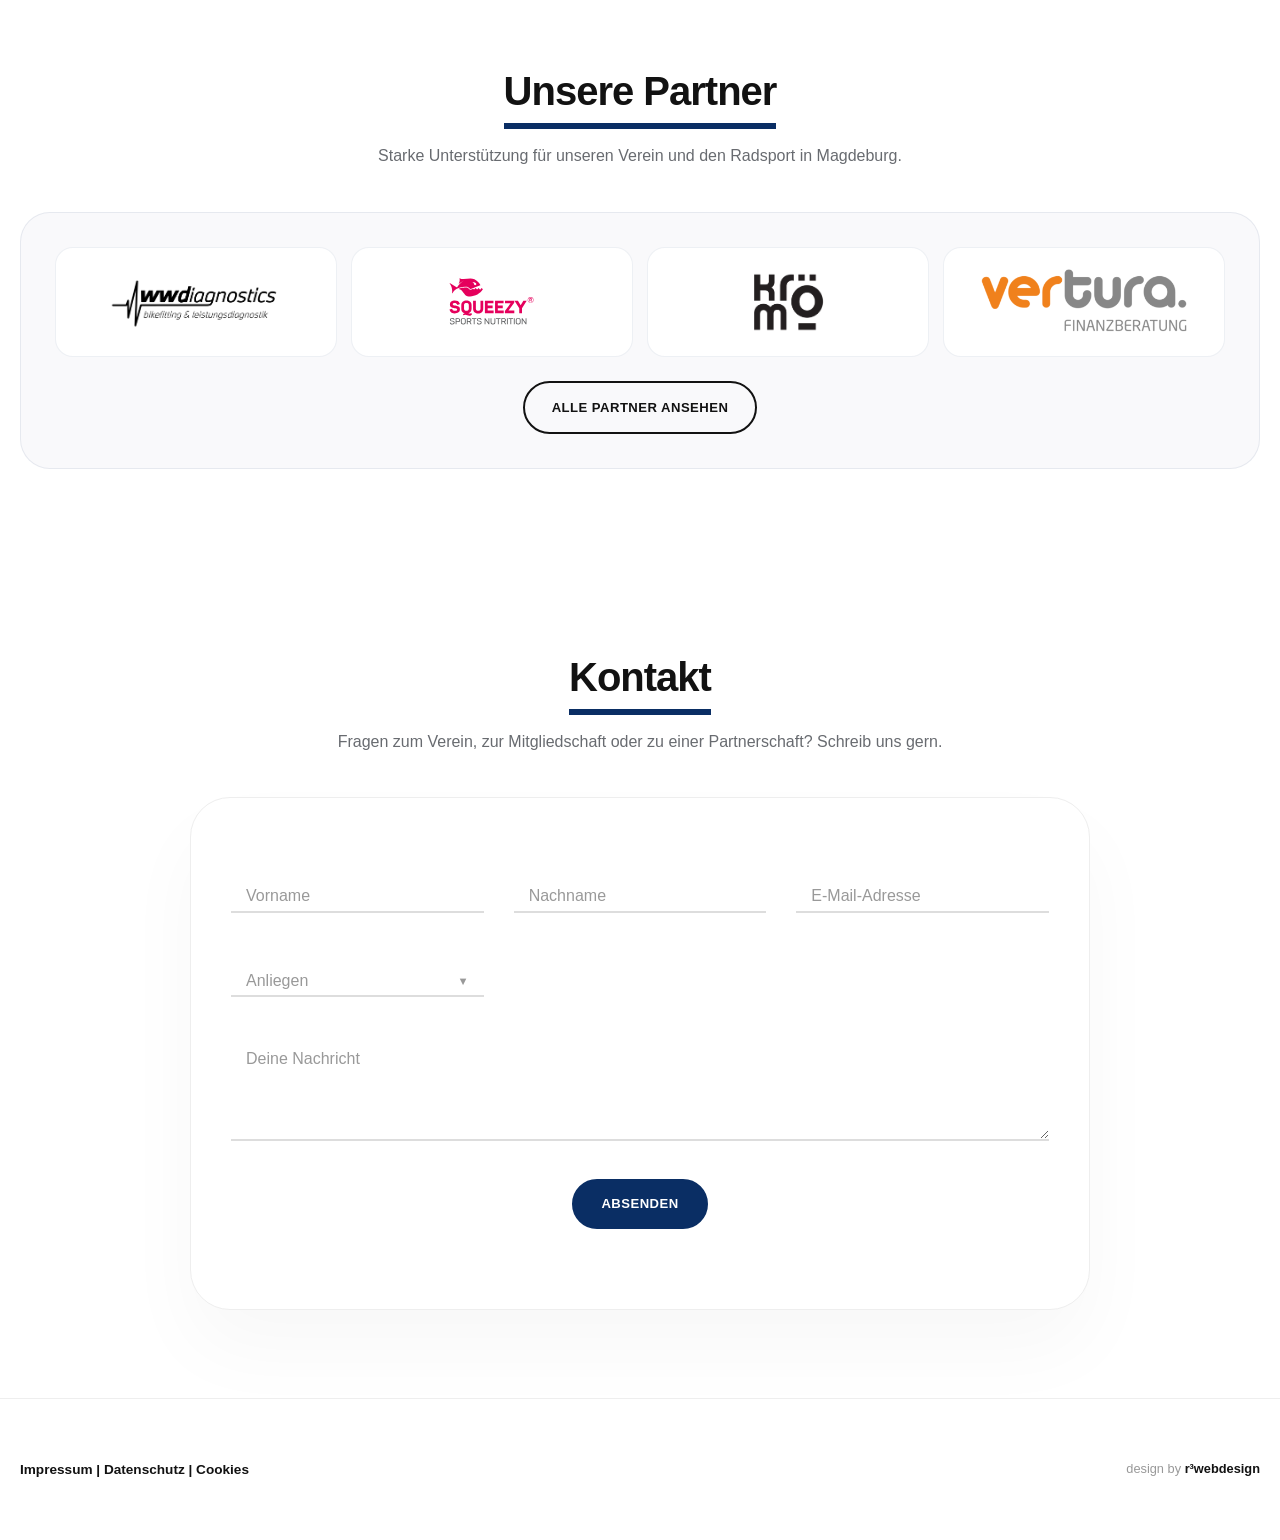
==== commit 4272ecd4: "Update footer credit link to r³webdesign" ====
--- a/index.html
+++ b/index.html
@@ -372,7 +372,8 @@
                 <a href="Datenschutz/">Datenschutz</a>
             </div>
             <div class="footer-credit">
-                design by <a href="https://r3webdesign.de" target="_blank" rel="noopener noreferrer">r3webdesign.de</a>
+                design by <a href="https://r3webdesign.de/projekte/radsportclub-magdeburg/" target="_blank" rel="nofollow noopener">r³webdesign</a>
+
             </div>
         </div>
     </footer>
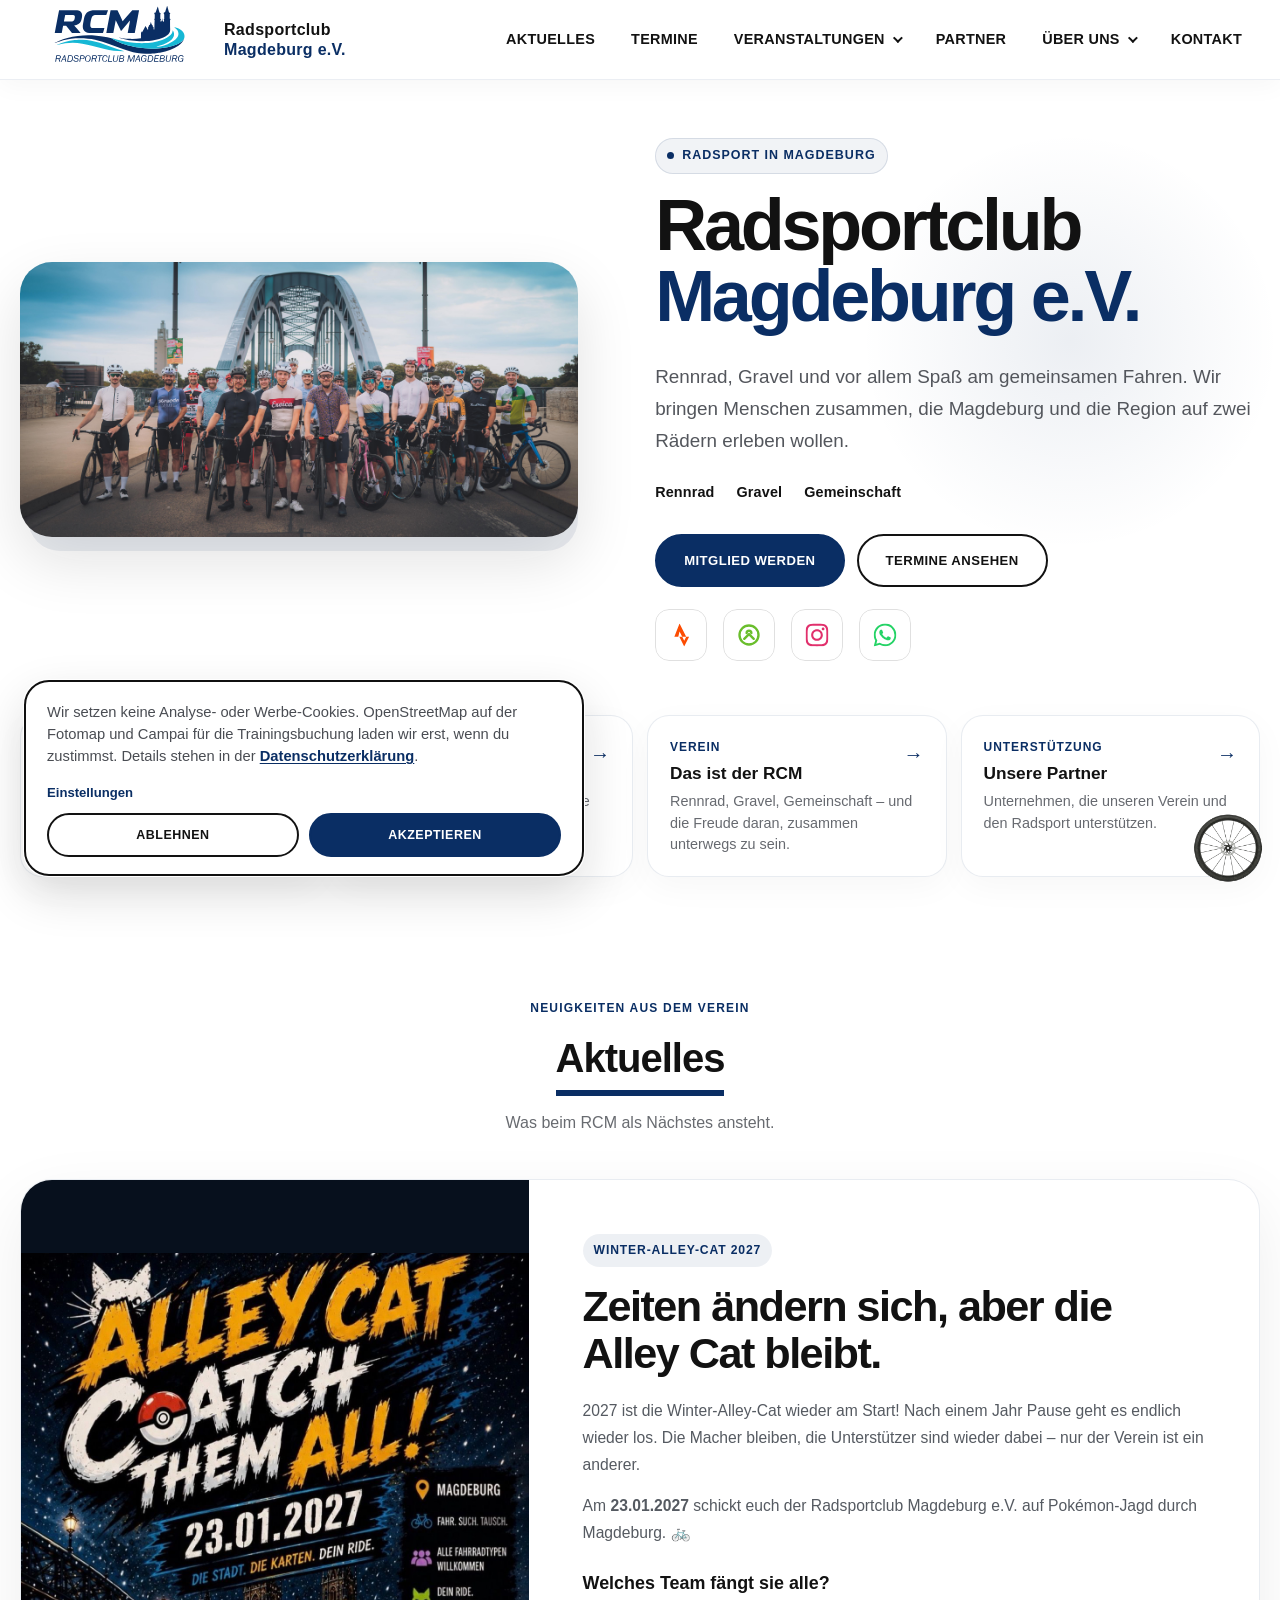
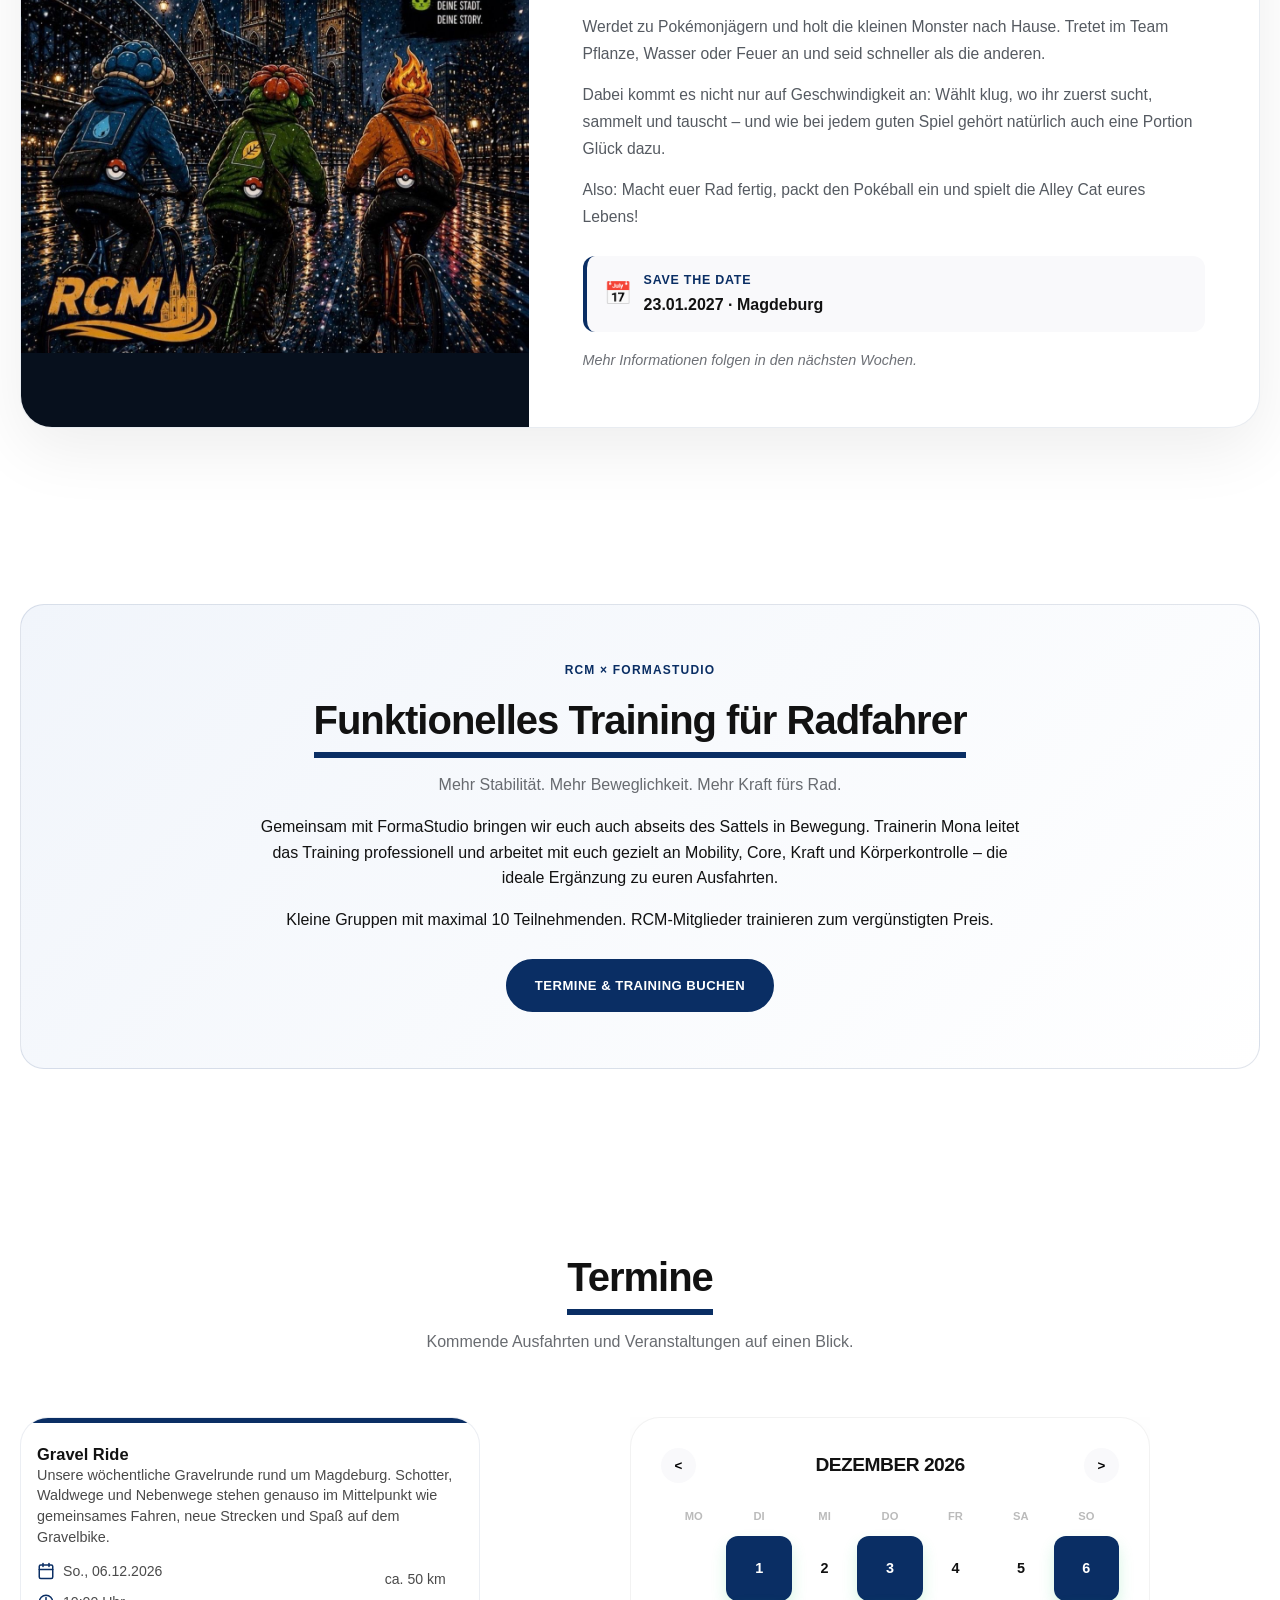
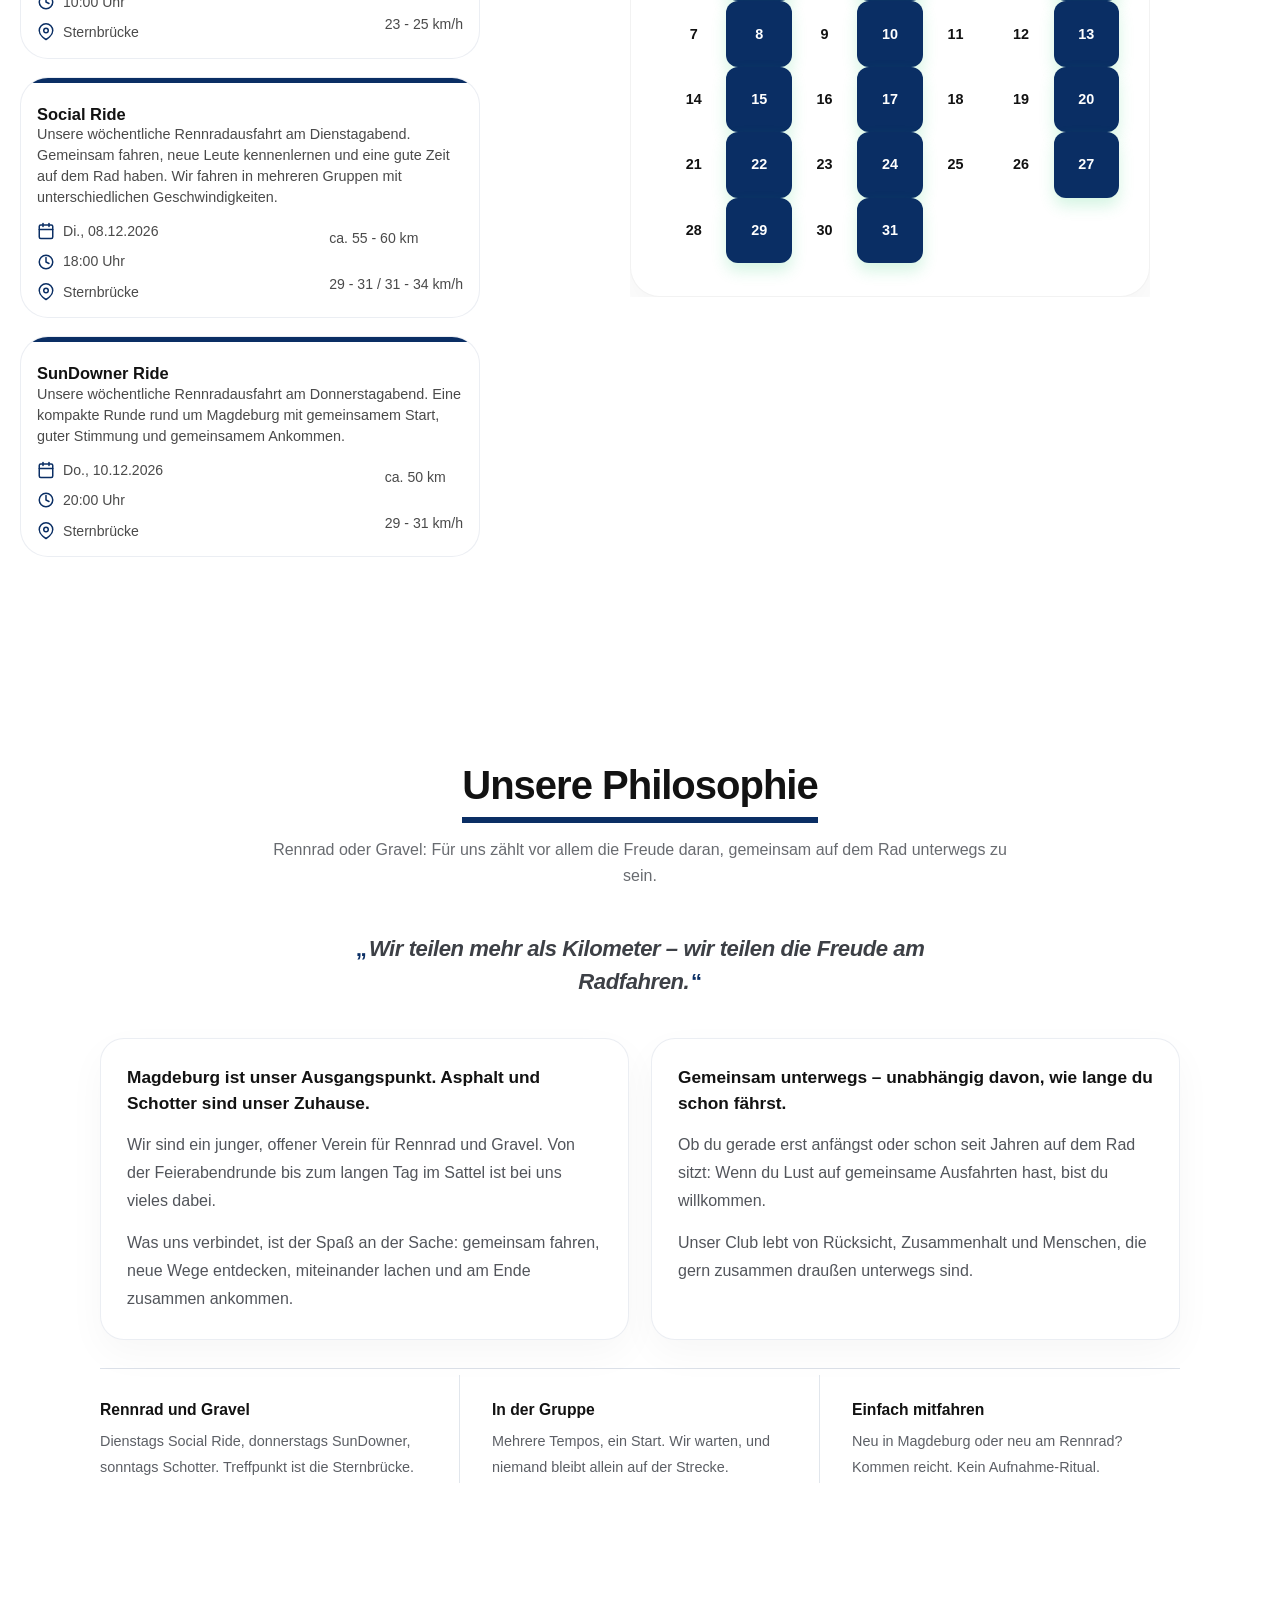
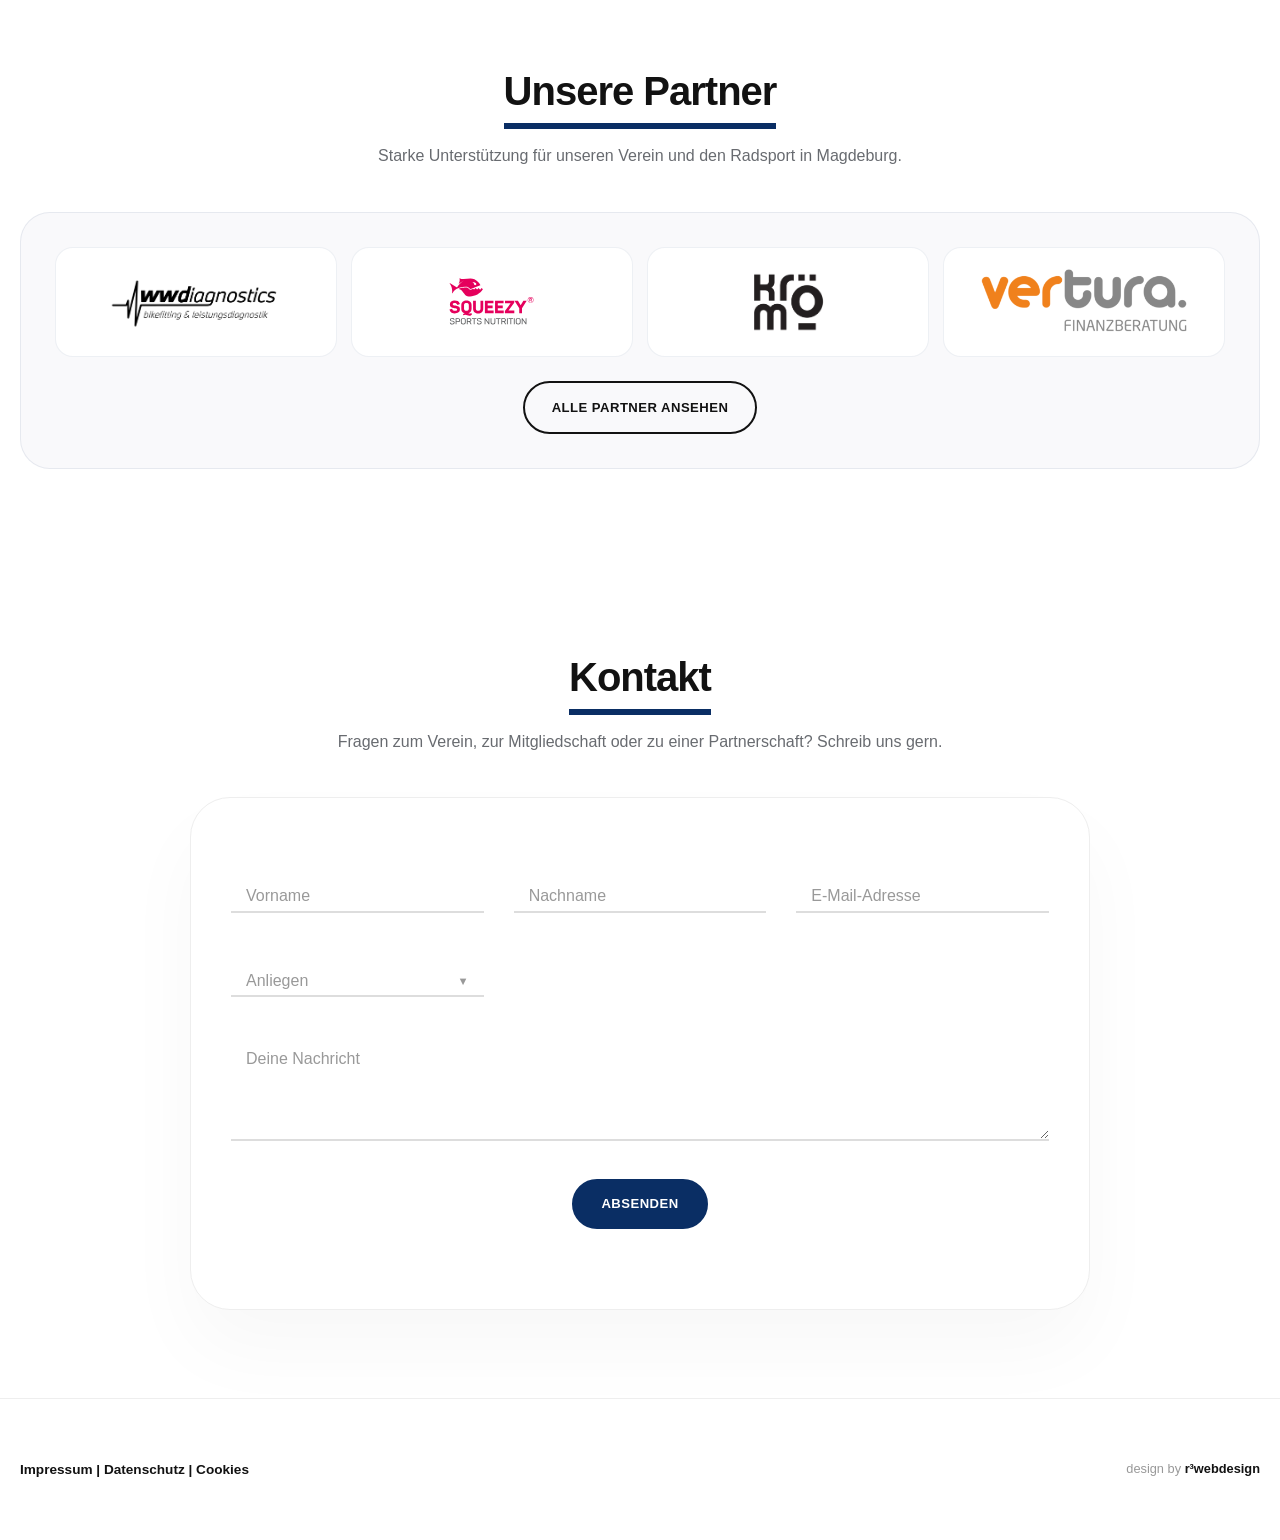
==== commit 4a66b1e9: "Add files via upload" ====
--- a/index.html
+++ b/index.html
@@ -48,7 +48,16 @@
                 <ul>
                     <li><a href="#aktuelles">Aktuelles</a></li>
                     <li><a href="#events">Termine</a></li>
-                    <li><a href="training/">Funktionelles Training</a></li>
+                    <li class="has-submenu">
+                        <a href="#events" class="nav-parent" aria-haspopup="true">
+                            <span>Veranstaltungen</span>
+                            <span class="nav-chevron" aria-hidden="true"></span>
+                        </a>
+                        <ul class="submenu">
+                            <li><a href="training/">Funktionelles Training</a></li>
+                            <li><a href="alleycat/">Alley Cat 2027</a></li>
+                        </ul>
+                    </li>
                     <li><a href="Sponsoren/index.html">Partner</a></li>
                     <li class="has-submenu">
                         <a href="#about" class="nav-parent" aria-haspopup="true">
@@ -372,7 +381,7 @@
                 <a href="Datenschutz/">Datenschutz</a>
             </div>
             <div class="footer-credit">
-                design by <a href="https://r3webdesign.de/projekte/radsportclub-magdeburg/" target="_blank" rel="nofollow noopener">r³webdesign</a>
+                design by <a href="https://r3webdesign.de/projekte/radsportclub-magdeburg/" target="_blank" rel="noopener">r³webdesign</a>
 
             </div>
         </div>
